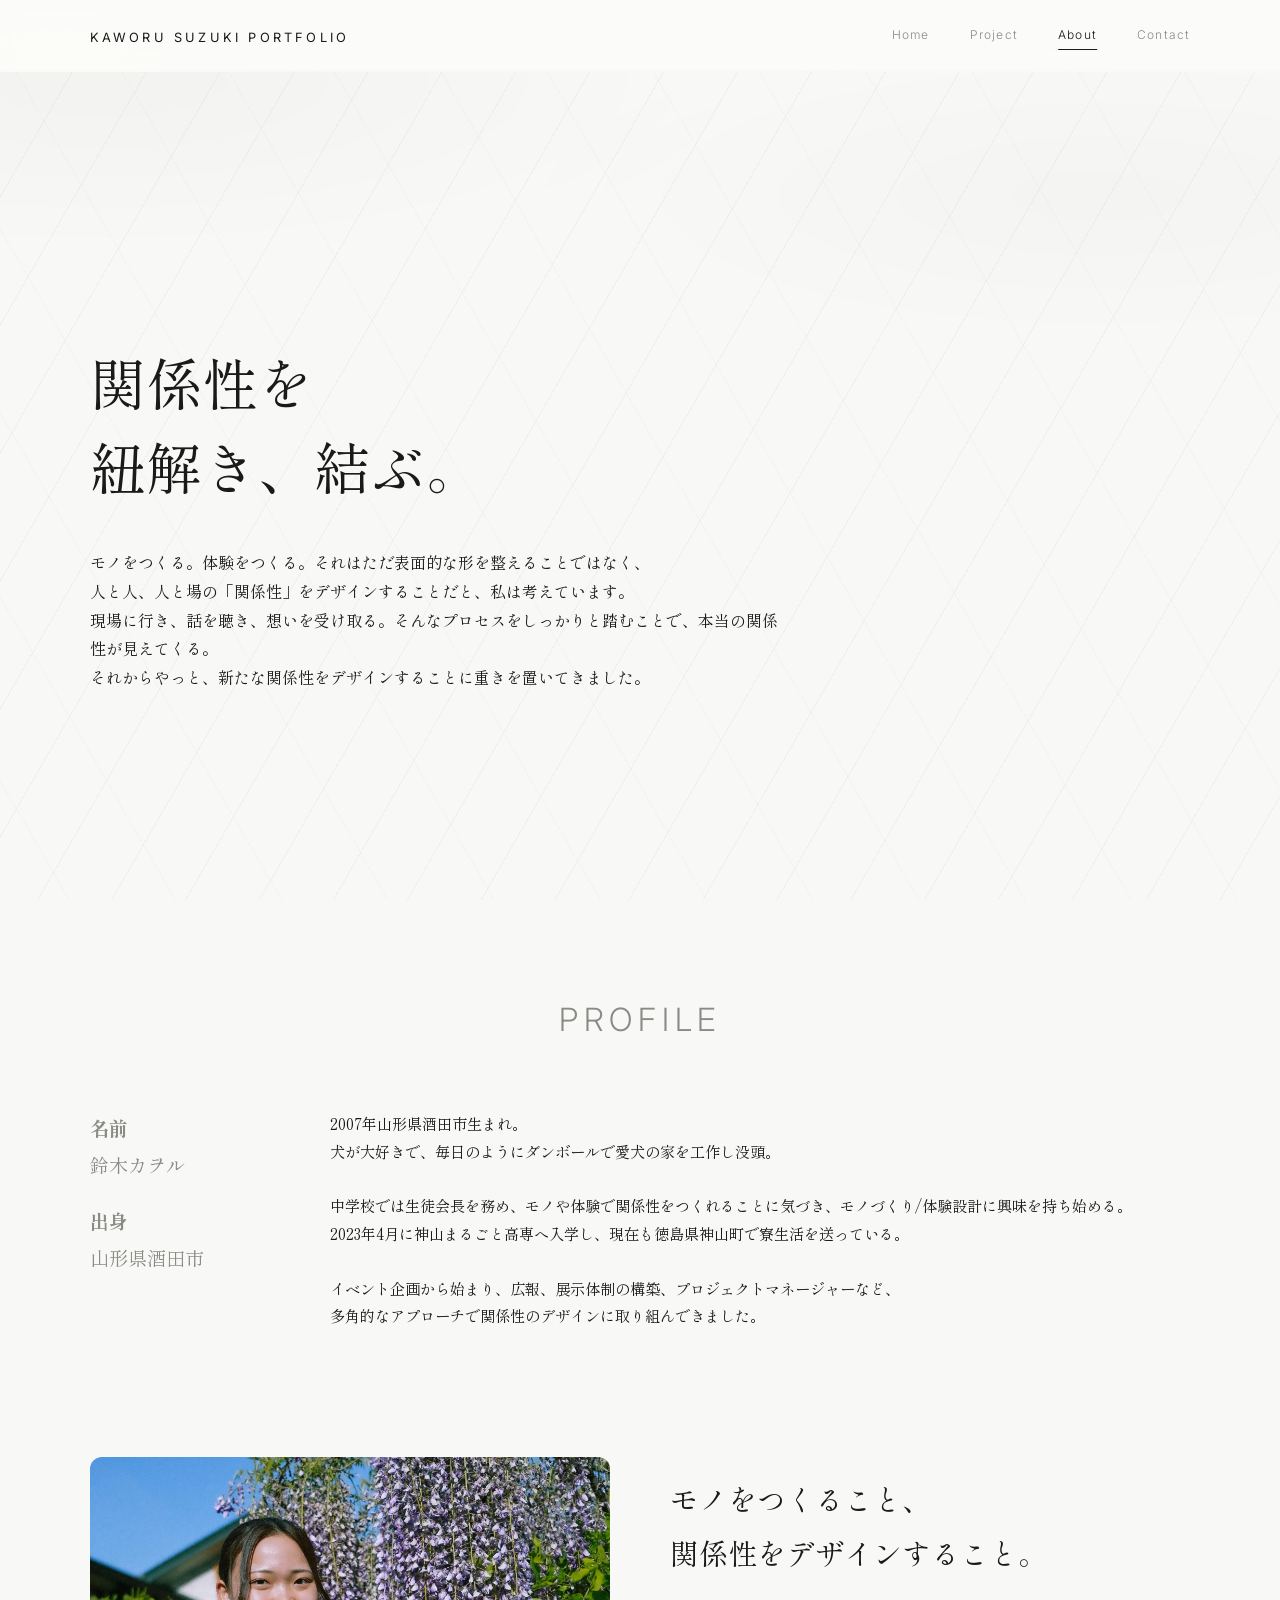
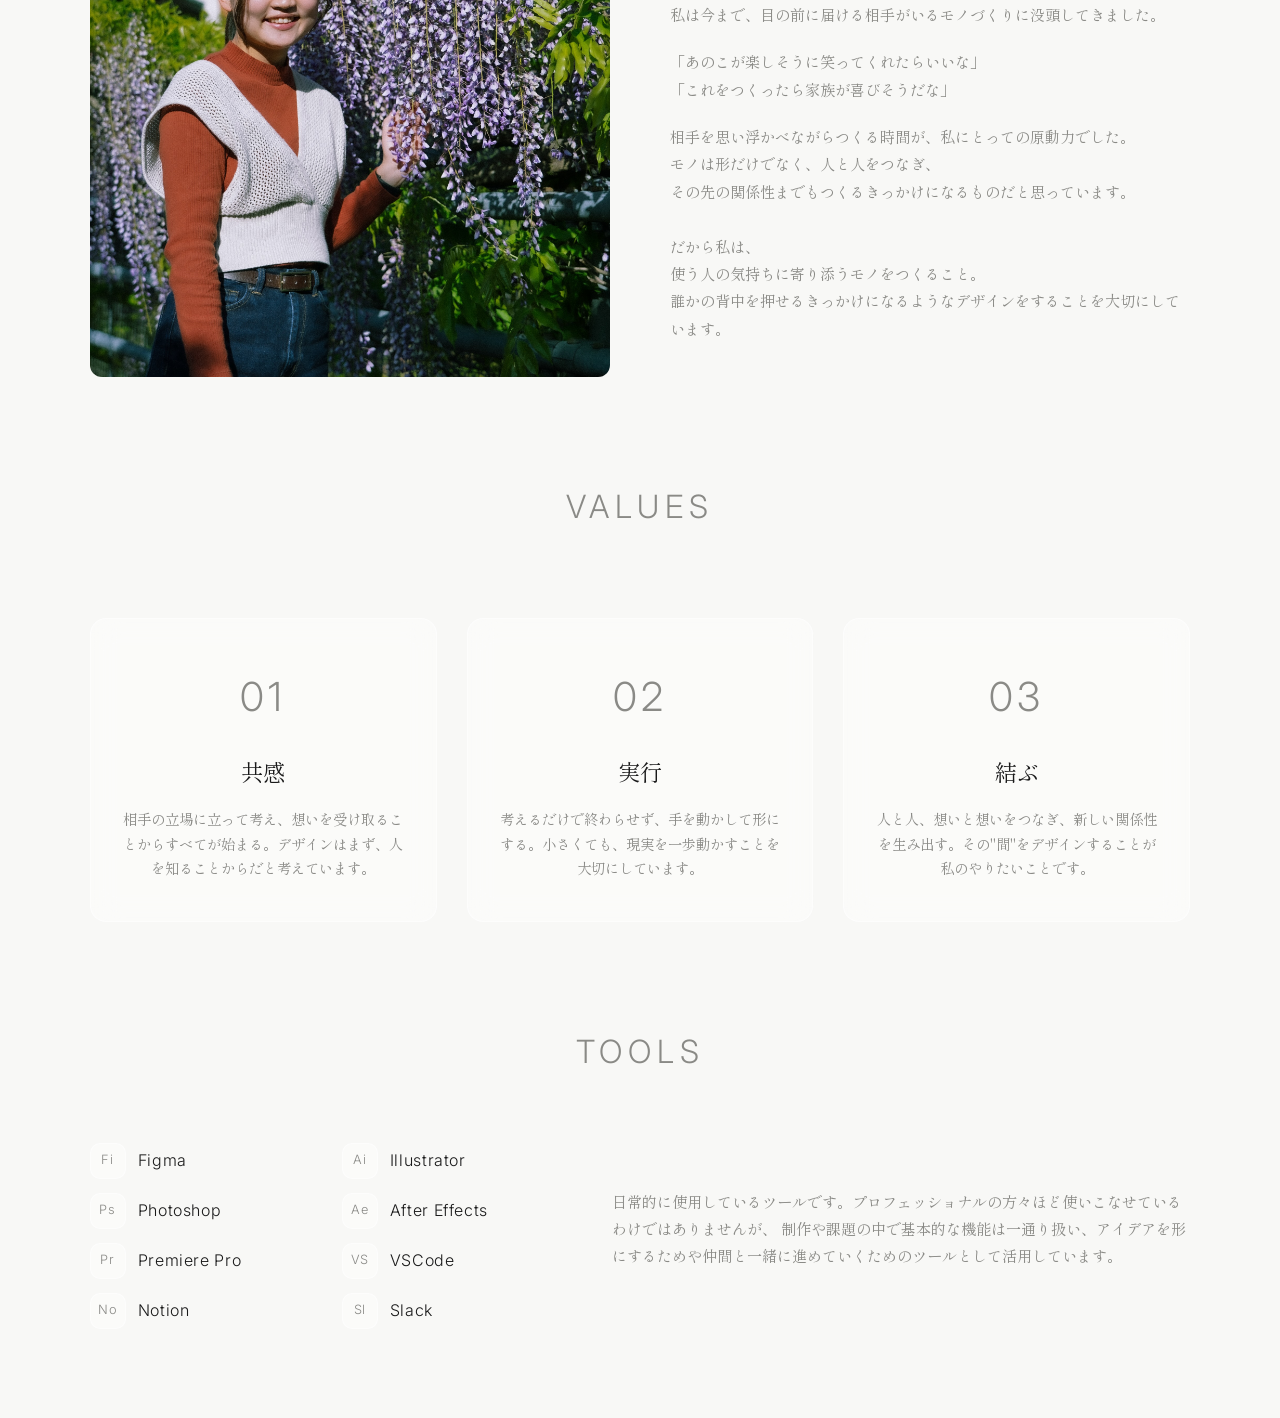
==== about.html @ 7e8b981b "update" ====
<!DOCTYPE html>
<html lang="ja">
<head>
  <meta charset="UTF-8">
  <meta name="viewport" content="width=device-width, initial-scale=1.0">
  <title>About | Kaworu Suzuki Portfolio</title>
  <link rel="stylesheet" href="css/style.css">
  <style>
    :root { --header-h: 72px; }

    .about-page {
      padding-top: var(--header-h);
    }

    .about-hero {
      width: 100vw;
      margin-left: calc(50% - 50vw);
      padding: 140px var(--container-pad) 80px;
      background: var(--bg);
      position: relative;
      overflow: hidden;
      min-height: calc(100vh - var(--header-h));
      display: flex;
      flex-direction: column;
      justify-content: center;
    }

    .about-hero h1 {
      font-family: var(--font-jp);
      font-size: clamp(2rem, 5vw, 3.5rem);
      font-weight: 400;
      margin-bottom: 40px;
      line-height: 1.5;
      text-align: left;
    }

    .about-hero p {
      font-size: 1rem;
      color: var(--text);
      max-width: 700px;
      margin: 0;
      line-height: 1.8;
      text-align: left;
    }

    /* Thread-like background */
    .about-hero::before {
      content: "";
      position: absolute;
      inset: -20% -10%;
      background:
        radial-gradient(1000px 300px at 15% 15%, rgba(0,0,0,0.05), transparent 65%),
        radial-gradient(900px 260px at 80% 25%, rgba(0,0,0,0.04), transparent 65%),
        repeating-linear-gradient(
          120deg,
          rgba(0,0,0,0.08) 0px,
          rgba(0,0,0,0.08) 1px,
          transparent 1px,
          transparent 64px
        ),
        repeating-linear-gradient(
          -120deg,
          rgba(0,0,0,0.045) 0px,
          rgba(0,0,0,0.045) 1px,
          transparent 1px,
          transparent 92px
        );
      opacity: 0.45;
      pointer-events: none;
      animation: threadFlow 18s linear infinite;
    }

    .about-hero > * {
      position: relative;
      z-index: 1;
    }

    @keyframes threadFlow {
      0%   { transform: translate3d(0, 0, 0) rotate(0.3deg); }
      50%  { transform: translate3d(-2.5%, -1.5%, 0) rotate(-0.3deg); }
      100% { transform: translate3d(0, 0, 0) rotate(0.3deg); }
    }

    .about-section {
      padding: var(--container-pad);
      max-width: var(--container-max);
      margin: 0 auto;
    }

    .about-intro {
      font-size: 1rem;
      color: var(--sub);
      margin-bottom: 80px;
      line-height: 1.8;
    }

    .section-label {
      font-family: var(--font-en);
      font-size: 2rem;
      letter-spacing: 0.18em;
      text-transform: uppercase;
      color: var(--sub);
      margin-bottom: 60px;
      text-align: center;
    }

    .about-grid {
      display: grid;
      grid-template-columns: 1fr 1fr;
      gap: 60px;
      margin-bottom: 100px;
      align-items: center;
    }

    .about-grid-img {
      width: 100%;
      aspect-ratio: 1;
      border-radius: 12px;
      overflow: hidden;
      position: relative;
    }

    .about-grid-img img {
      width: 100%;
      height: 100%;
      display: block;
      object-fit: cover;
      position: absolute;
      inset: 0;
      transition: opacity 0.4s ease;
      opacity: 0;
    }

    .about-grid-img img:first-child {
      opacity: 1;
    }

    .about-grid-img:hover img {
      opacity: 0;
    }

    .about-grid-img:hover img:nth-child(2) {
      opacity: 1;
    }

    .about-grid-text h2 {
      font-family: var(--font-jp);
      font-size: 1.8rem;
      font-weight: 400;
      margin-bottom: 20px;
    }

    .about-grid-text p {
      font-size: 0.95rem;
      color: var(--sub);
      line-height: 1.8;
      margin-bottom: 20px;
    }

    .values-list {
      display: grid;
      grid-template-columns: repeat(3, 1fr);
      gap: 30px;
      margin-top: 80px;
    }

    .value-card {
      background: var(--glass-bg);
      backdrop-filter: var(--glass-blur);
      -webkit-backdrop-filter: var(--glass-blur);
      border: 1px solid var(--glass-border);
      border-radius: 16px;
      padding: 40px 30px;
      text-align: center;
      transition: all 0.5s var(--ease);
      cursor: pointer;
      overflow: hidden;
      height: fit-content;
    }

    .value-card:hover {
      border-color: var(--text);
      transform: translateY(-4px);
    }

    .value-card.is-active {
      text-align: left;
      border-color: var(--text);
      background: white;
      cursor: default;
    }

    .value-detail {
      display: none;
      margin-top: 25px;
      padding-top: 25px;
      border-top: 1px solid var(--border);
      animation: fadeIn 0.5s ease forwards;
    }

    .value-card.is-active .value-detail {
      display: block;
    }

    @keyframes fadeIn {
      from { opacity: 0; transform: translateY(10px); }
      to { opacity: 1; transform: translateY(0); }
    }

    .value-number {
      font-family: var(--font-en);
      font-size: 2.5rem;
      font-weight: 300;
      letter-spacing: 0.1em;
      color: var(--sub);
      margin-bottom: 15px;
    }

    .value-card h3 {
      font-family: var(--font-jp);
      font-size: 1.4rem;
      font-weight: 400;
      margin-bottom: 15px;
      color: var(--text);
    }

    .value-card p {
      font-size: 0.9rem;
      color: var(--sub);
      line-height: 1.7;
      cursor: pointer;
    }

    @media (max-width: 968px) {
      .about-grid {
        grid-template-columns: 1fr;
        gap: 40px;
      }

      .values-list {
        grid-template-columns: 1fr;
      }
    }

    .tools-section {
      margin-top: 100px;
      text-align: left;
    }

    .tools-section h3 {
      font-family: var(--font-jp);
      font-size: 1.4rem;
      font-weight: 400;
      margin-bottom: 20px;
    }

    .tools-grid {
      display: grid;
      grid-template-columns: minmax(0, 1fr) minmax(0, 1.2fr);
      gap: 40px;
      align-items: start;
    }

    .tools-list {
      display: grid;
      grid-template-columns: repeat(2, minmax(0, 1fr));
      gap: 14px 22px;
    }

    .tool-item {
      display: flex;
      align-items: center;
      gap: 12px;
      font-family: var(--font-en);
      letter-spacing: 0.04em;
      color: var(--text);
    }

    .tool-icon {
      width: 36px;
      height: 36px;
      border-radius: 10px;
      border: 1px solid var(--glass-border);
      background: var(--glass-bg);
      display: inline-flex;
      align-items: center;
      justify-content: center;
      font-size: 0.8rem;
      color: var(--sub);
      flex: 0 0 36px;
    }

    .tools-lead {
      margin-top: 45px;
      color: var(--sub);
      line-height: 1.8;
      font-size: 0.95rem;
    }

    @media (max-width: 968px) {
      .tools-grid {
        grid-template-columns: 1fr;
        gap: 24px;
      }
    }

    .contact-section {
      margin: 80px 0 120px;
    }

    .contact-title {
      font-family: var(--font-jp);
      font-size: 1.8rem;
      font-weight: 400;
      margin-bottom: 20px;
    }

    .contact-lead {
      color: var(--sub);
      line-height: 1.8;
      font-size: 0.95rem;
      margin-bottom: 30px;
    }

    .contact-email {
      font-family: var(--font-en);
      font-size: 1.1rem;
      border-bottom: 1px solid var(--text);
      display: inline-block;
    }
  </style>
</head>

<body class="about-page">

  <!-- 共通ヘッダー -->
  <header id="main-header" class="header-scrolled">
    <div class="logo">
      <a href="index.html">Kaworu Suzuki Portfolio</a>
    </div>
    <nav id="main-nav">
      <a href="index.html" id="nav-home">Home</a>
      <a href="index.html#projects" id="nav-project">Project</a>
      <a href="index.html#about-values" id="nav-about" class="current">About</a>
      <a href="index.html#contact" id="nav-contact">Contact</a>
      <span class="nav-indicator" aria-hidden="true"></span>
    </nav>
  </header>

  <!-- ブレッドクラムナビゲーション -->
  <div class="page-subnav">
    <span class="breadcrumb">
      <a href="index.html">トップ</a>
      <span class="sep">›</span>
      <span class="current">About</span>
    </span>
  </div>

  <!-- ヒーロー部分 -->
  <section class="about-hero">
    <h1>
      関係性を<br>
      紐解き、結ぶ。
    </h1>
    <p>
      モノをつくる。体験をつくる。それはただ表面的な形を整えることではなく、<br>
      人と人、人と場の「関係性」をデザインすることだと、私は考えています。<br>
      現場に行き、話を聴き、想いを受け取る。そんなプロセスをしっかりと踏むことで、本当の関係性が見えてくる。<br>
      それからやっと、新たな関係性をデザインすることに重きを置いてきました。
    </p>
  </section>

  <!-- コンテンツ -->
  <section class="about-section">

    <!-- プロフィール -->
    <div style="margin-bottom: 100px;">
      <p class="section-label" style="text-align:center;">Profile</p>
      <div style="display: grid; grid-template-columns: 200px 1fr; gap: 40px;">
        <div>
          <p style="color: var(--sub); font-size: 1.2rem; margin-bottom: 20px;">
            <strong>名前</strong><br>
            鈴木カヲル
          </p>
          <p style="color: var(--sub); font-size: 1.2rem; margin-bottom: 20px;">
            <strong>出身</strong><br>
            山形県酒田市
          </p>
        </div>
        <div>
          <p style="color: var(--text); font-size: 0.95rem; line-height: 1.8; text-align: left;">
            2007年山形県酒田市生まれ。<br>
            犬が大好きで、毎日のようにダンボールで愛犬の家を工作し没頭。<br><br>
            中学校では生徒会長を務め、モノや体験で関係性をつくれることに気づき、モノづくり/体験設計に興味を持ち始める。<br>
            2023年4月に神山まるごと高専へ入学し、現在も徳島県神山町で寮生活を送っている。<br><br>
            イベント企画から始まり、広報、展示体制の構築、プロジェクトマネージャーなど、<br>
            多角的なアプローチで関係性のデザインに取り組んできました。<br><br>
          </p>
        </div>
      </div>
    </div>
    
    <!-- 01. 紹介セクション -->
    <div class="about-grid">
      <div class="about-grid-img">
        <img src="assets/images/about-1.jpeg" alt="About Photo 1">
        <img src="assets/images/about2.jpeg" alt="About Photo 2">
        <img src="assets/images/about3.jpeg" alt="About Photo 3">
        <img src="assets/images/about4.jpeg" alt="About Photo 4">
        <img src="assets/images/about5.jpeg" alt="About Photo 5">

      </div>
      <div class="about-grid-text">
        <h2>モノをつくること、<br>関係性をデザインすること。</h2>
        <p>
          私は今まで、目の前に届ける相手がいるモノづくりに没頭してきました。
        </p>
        <p>
          「あのこが楽しそうに笑ってくれたらいいな」<br>
          「これをつくったら家族が喜びそうだな」<br>
        </p>
        <p>
          相手を思い浮かべながらつくる時間が、私にとっての原動力でした。<br>
          モノは形だけでなく、人と人をつなぎ、<br>
          その先の関係性までもつくるきっかけになるものだと思っています。<br><br>
          だから私は、<br>
          使う人の気持ちに寄り添うモノをつくること。<br>
          誰かの背中を押せるきっかけになるようなデザインをすることを大切にしています。
        </p>
      </div>
    </div>

    <!-- 02. 大切にしていることセクション -->
    <p class="section-label">Values</p>

    <div class="values-list">
      <div class="value-card" data-value="empathy">
        <div class="value-number">01</div>
        <h3>共感</h3>
        <p>相手の立場に立って考え、想いを受け取ることからすべてが始まる。デザインはまず、人を知ることからだと考えています。</p>
      </div>
      <div class="value-card" data-value="action">
        <div class="value-number">02</div>
        <h3>実行</h3>
        <p>考えるだけで終わらせず、手を動かして形にする。小さくても、現実を一歩動かすことを大切にしています。</p>
      </div>
      <div class="value-card" data-value="connect">
        <div class="value-number">03</div>
        <h3>結ぶ</h3>
        <p>人と人、想いと想いをつなぎ、新しい関係性を生み出す。その"間"をデザインすることが私のやりたいことです。</p>
      </div>
    </div>

    <div class="tools-section">
      <p class="section-label">Tools</p>
      <div class="tools-grid">
        <div class="tools-list">
          <div class="tool-item"><span class="tool-icon">Fi</span>Figma</div>
          <div class="tool-item"><span class="tool-icon">Ai</span>Illustrator</div>
          <div class="tool-item"><span class="tool-icon">Ps</span>Photoshop</div>
          <div class="tool-item"><span class="tool-icon">Ae</span>After Effects</div>
          <div class="tool-item"><span class="tool-icon">Pr</span>Premiere Pro</div>
          <div class="tool-item"><span class="tool-icon">VS</span>VSCode</div>
          <div class="tool-item"><span class="tool-icon">No</span>Notion</div>
          <div class="tool-item"><span class="tool-icon">Sl</span>Slack</div>
        </div>
        <p class="tools-lead">
          日常的に使用しているツールです。プロフェッショナルの方々ほど使いこなせているわけではありませんが、
          制作や課題の中で基本的な機能は一通り扱い、アイデアを形にするためや仲間と一緒に進めていくためのツールとして活用しています。
        </p>
      </div>
    </div>

  </section>

  <script src="js/data.js"></script>
  <script src="js/main.js"></script>

  <script>
    // 画像スライドショー
    document.addEventListener('DOMContentLoaded', () => {
      const imageContainer = document.querySelector('.about-grid-img');
      if (imageContainer) {
        const images = imageContainer.querySelectorAll('img');
        let currentIndex = 0;

        imageContainer.addEventListener('mouseenter', () => {
          images[currentIndex].style.opacity = '0';
          currentIndex = (currentIndex + 1) % images.length;
          images[currentIndex].style.opacity = '1';
        });
      }

      // VALUES: クリックで開閉
      const valueCards = document.querySelectorAll('.value-card');

      const valueData = {
        empathy: `
          <div class="value-detail">
            <p>これまで私は、マネジメントやディレクション、連携の役割を担うことがほとんどでした。異なる立場とバックグラウンドを持つ者同士で100%理解し合うことは難しいですが、想像力を持ち、偏見を持たずに話をよく聴く。そして相手の気持ちや感情に共感すること。それが、私にできることだと考えています。</p>
            <p style="margin-top: 20px;">
          </div>`,
        action: `
          <div class="value-detail">
            <p>考えることは誰でもできるけれど、形にすることはそれより難しい。これまで企画から展示制作までも携わらせてもらってきましたが、自分の考えやつくりたいモノがあるときにまずはつくってみること、やってみることの重要性を学びました。それからは、必要な準備はした上で、試してみることを大切にしています。</p>
          </div>`,
        connect: `
          <div class="value-detail">
            <p>町内で「伝える」ための仕事をする中で、同じ内容でも、伝え方ひとつで相手の受け取り方や行動が変わり、人と人との関係性まで左右することに気づきました。人と人のあいだにある距離や不安をやわらかくほどき、新しい関係性を結んでいくこともできる。また、何かをつなげるだけでなく、自分自身のチャンスや機会も自己の成長に結びつけていくことを大切にしています。</p>
          </div>`
      };

      valueCards.forEach(card => {
        card.addEventListener('click', () => {
          const isAlreadyActive = card.classList.contains('is-active');

          if (!isAlreadyActive) {
            card.classList.add('is-active');
            const key = card.dataset.value;
            card.insertAdjacentHTML('beforeend', valueData[key]);
          } else {
            card.classList.remove('is-active');
            const detail = card.querySelector('.value-detail');
            if (detail) detail.remove();
          }
        });
      });
    });
  </script>

</body>
</html>
---- css/style.css ----
@import url('https://fonts.googleapis.com/css2?family=Inter:wght@300;400;500&family=Shippori+Mincho:wght@400;500&display=swap');

/* ------------------------------------------------------------
   Base
------------------------------------------------------------ */

:root {
  --bg: #f8f8f6;
  --text: #1a1a1a;
  --sub: #8a8a86;
  --border: rgba(0,0,0,0.08);

  --font-en: 'Inter', sans-serif;
  --font-jp: 'Shippori Mincho', serif;

  --ease: cubic-bezier(0.16, 1, 0.3, 1);

  --container-pad: 7vw;
  --container-max: 1300px;

  --header-h: 80px;
  --header-h-scrolled: 70px;

  --glass-bg: rgba(255, 255, 255, 0.4);    /* 白背景を40%透かす */
  --glass-border: rgba(255, 255, 255, 0.5); /* 境界線をうっすら白く */
  --glass-blur: blur(15px);                /* 背後をぼかす強さ */
  --glass-shadow: 0 8px 32px rgba(0, 0, 0, 0.05); /* 軽い影 */

  /* CTA tone */
  --cta-line: rgba(0,0,0,0.22);
  --cta-line-hover: rgba(0,0,0,0.38);
  --cta-stroke: rgba(0,0,0,0.48);
  --cta-stroke-hover: rgba(0,0,0,0.68);

  /* CTA layout tweak */
  --cta-text-shift-x: -24px; /* 文字を左に寄せたい量（左へマイナス） */
  --cta-arrow-w: 30px;       /* 矢印の横幅（MORE画像っぽく） */
  --cta-arrow-h: 18px;       /* 矢印の縦幅 */
  --cta-arrow-bottom: -5px; /* 矢印を文字の右下に落とす量 */
  --cta-arrow-gap: 14px;     /* 文字と矢印の“見えない距離” */
}

/* ガラス質感の基本クラス */
.glass-card {
  background: var(--glass-bg);
  backdrop-filter: var(--glass-blur); /* これがガラスの肝です */
  -webkit-backdrop-filter: var(--glass-blur); /* Safari用 */
  border: 1px solid var(--glass-border);
  box-shadow: var(--glass-shadow);
  border-radius: 20px; /* 角を少し丸めるとオシャレです */
}

/* プロジェクト一覧のカードに適用 */
.project-card {
  display: block;
  text-decoration: none;
  color: inherit;
  overflow: hidden;
  background: var(--glass-bg);
  backdrop-filter: var(--glass-blur);
  -webkit-backdrop-filter: var(--glass-blur);
  border: 1px solid var(--glass-border);
  border-radius: 16px;
  transition: transform 0.4s var(--ease), box-shadow 0.4s var(--ease);
}

.project-card:hover {
  transform: translateY(-8px);
  background: rgba(255, 255, 255, 0.6); /* ホバーで少し白くする */
  box-shadow: 0 20px 40px rgba(0, 0, 0, 0.08);
}

* { box-sizing: border-box; margin: 0; padding: 0; }
html, body { height: 100%; }

/* ✅ 右の謎余白 / 横スクロールの原因を潰す */
body {
  background: var(--bg);
  color: var(--text);
  font-family: var(--font-jp);
  font-weight: 300;
  line-height: 1.9;
  -webkit-font-smoothing: antialiased;
  overflow-x: hidden;
  position: relative;
  isolation: isolate;
}

/* soft glassy background */
body::before,
body::after {
  content: "";
  position: fixed;
  inset: -10%;
  pointer-events: none;
  z-index: 0;
}

body::before {
  background:
    radial-gradient(420px 260px at 12% 18%, rgba(255,255,255,0.75), transparent 65%),
    radial-gradient(520px 320px at 78% 22%, rgba(255,255,255,0.65), transparent 70%),
    radial-gradient(520px 320px at 22% 78%, rgba(255,255,255,0.6), transparent 70%);
  filter: blur(6px);
  opacity: 0.6;
  animation: floatGlass 18s ease-in-out infinite;
}

body::after {
  background:
    radial-gradient(380px 240px at 35% 35%, rgba(255,255,255,0.35), transparent 70%),
    radial-gradient(420px 260px at 85% 70%, rgba(255,255,255,0.35), transparent 70%);
  filter: blur(12px);
  opacity: 0.5;
  animation: floatGlass 24s ease-in-out infinite reverse;
}

body > * {
  position: relative;
  z-index: 1;
}

@keyframes floatGlass {
  0%   { transform: translate3d(0, 0, 0); }
  50%  { transform: translate3d(-2%, 1.5%, 0); }
  100% { transform: translate3d(0, 0, 0); }
}

img { max-width: 100%; height: auto; display: block; }

/* Links */
a { color: inherit; text-decoration: none; }
a:visited { color: inherit; }
a:hover { opacity: 0.7; }
a:active { color: inherit; }

/* Layout container（Heroは全幅なので、Hero以外で効く） */
.container {
  padding: 0 var(--container-pad);
  max-width: var(--container-max);
  margin: 0 auto;
}

main { display: block; }

html.intro-lock,
body.intro-lock{
  overflow: hidden;
}

/* ------------------------------------------------------------
   Header
------------------------------------------------------------ */

header {
  position: fixed;
  top: 0; left: 0;
  width: 100vw;
  height: var(--header-h);

  display: flex;
  justify-content: space-between;
  align-items: center;

  padding: 0 var(--container-pad);
  z-index: 1000;

  transition: background-color 0.5s var(--ease), opacity 0.5s var(--ease),
              height 0.5s var(--ease), border-color 0.5s var(--ease);

  -webkit-backdrop-filter: blur(0px);
  backdrop-filter: blur(0px);
}

/* Homeのトップ位置での状態 */
.header-top {
  background-color: transparent;
  opacity: 0.85;
}

/* スクロール後、またはHome以外のページ */
.header-scrolled,
body:not(.home-page) header {
  background-color: rgba(252, 252, 250, 0.85);
  opacity: 1;

  -webkit-backdrop-filter: blur(10px);
  backdrop-filter: blur(10px);

  height: var(--header-h-scrolled);
  /* border-bottom: 1px solid var(--border); */
}

.page-subnav{
  position: fixed;
  top: var(--header-h);
  left: 0;
  width: 100%;
  height: 48px;

  display: flex;
  align-items: center;
  gap: 24px;               /* 戻る＋パンくずの距離 */

  padding: 0 var(--container-pad);

  font-family: var(--font-en);
  font-size: 0.75rem;
  letter-spacing: .08em;
}

.back-link{
  color: #1f4fff;
  text-decoration: none;
  opacity: .9;
  transition: opacity .25s;
}
.back-link:hover{ opacity: .5; }

.breadcrumb{
  color: var(--sub);
}
.breadcrumb a{
  color: var(--sub);
}
.breadcrumb .current{
  color: var(--text);
}
.breadcrumb .sep{
  margin: 0 6px;
}


.logo a {
  font-family: var(--font-en);
  font-weight: 400;
  font-size: 0.8rem;
  letter-spacing: 0.25em;
  text-transform: uppercase;
  color: var(--text);
  white-space: nowrap;
}

nav { display: flex; gap: 40px; }

nav a {
  font-family: var(--font-en);
  color: var(--sub);
  font-size: 0.75rem;
  letter-spacing: 0.1em;
  transition: color 0.3s var(--ease), opacity 0.3s var(--ease);
  position: relative;
  white-space: nowrap;
}

nav a:hover { color: var(--text); opacity: 1; }

/* nav を下線の基準にする */
nav{
  position: relative;
  display: flex;
  gap: 40px;
  align-items: center;
}

/* 既存：リンク */
nav a{
  position: relative;
  padding: 10px 0;              /* 下線のための余白 */
  font-family: var(--font-en);
  color: var(--sub);
  font-size: 0.75rem;
  letter-spacing: 0.1em;
  transition: color 0.3s var(--ease), opacity 0.3s var(--ease);
  white-space: nowrap;
}

/* current/hover の色は今まで通り */
nav a:hover{ color: var(--text); opacity: 1; }
nav a.current{ color: var(--text); }

/* ★動く下線本体 */
.nav-indicator{
  position: absolute;
  left: 0;
  bottom: 6px;                  /* 文字の下の位置（調整OK） */
  height: 1px;
  width: 0;
  background: var(--text);
  opacity: 1;
  transform: translateX(0);
  transition:
    transform 0.45s var(--ease),
    width 0.45s var(--ease);
  pointer-events: none;
}


/* ------------------------------------------------------------
   Hero (写真一面 + 文字)
------------------------------------------------------------ */

.hero {
  /* ✅ 全幅化（container内にあっても全幅） */
  width: 100vw;
  margin-left: calc(50% - 50vw);

  min-height: 100vh;
  position: relative;
  overflow: hidden;

  display: flex;
  align-items: flex-end;

  background-size: cover;
  background-position: center;
  background-repeat: no-repeat;
}

.hero::before{
  content:"";
  position:absolute;
  inset:0;
  background: linear-gradient(
    90deg,
    rgba(0,0,0,0.55) 0%,
    rgba(0,0,0,0.25) 45%,
    rgba(0,0,0,0.05) 70%,
    rgba(0,0,0,0.00) 100%
  );
  pointer-events:none;
}

.hero-copy {
  position: relative;
  z-index: 1;

  width: 100%;
  max-width: var(--container-max);
  margin: 0 auto;

  padding: calc(var(--header-h) + 60px) var(--container-pad) 120px;
  color: rgba(255,255,255,0.95);
  text-shadow: 0 10px 30px rgba(0,0,0,0.25);

  transform: translateX(0);
  box-sizing: border-box;
}

.hero-copy h1 {
  font-weight: 400;
  letter-spacing: 0.04em;
  line-height: 1.5;
  font-size: clamp(1.5rem, 3vw, 3.5rem);
}

.hero-footer{
  position: absolute;
  left: 0;
  right: 0;
  bottom: 24px;
  z-index: 2;

  display: flex;
  justify-content: space-between;
  align-items: center;

  padding: 0 var(--container-pad);
  max-width: var(--container-max);
  margin: 0 auto;

  color: rgba(255,255,255,0.75);
  font-family: var(--font-en);
  font-size: 0.8rem;
  letter-spacing: 0.14em;
  text-transform: uppercase;
}

.scroll-hint{
  position: absolute;
  left: 50%;
  bottom: 6vh;
  transform: translateX(-50%);
  z-index: 3;

  background: rgba(255,255,255,0.55);
  border: 1px solid rgba(255,255,255,0.6);
  -webkit-backdrop-filter: blur(12px);
  backdrop-filter: blur(12px);

  color: rgba(0,0,0,0.78);
  border-radius: 999px;
  padding: 14px 18px;

  box-shadow: 0 12px 28px rgba(0,0,0,0.12);

  opacity: 1;
  transition: opacity .45s var(--ease), transform .45s var(--ease);
}

.scroll-hint__inner{
  display: flex;
  flex-direction: column;  /* ← 縦並びにする */
  align-items: center;
  gap: 10px;

  font-family: var(--font-en);
  letter-spacing: .18em;
  font-size: .8rem;
  text-transform: uppercase;
}

.scroll-hint__line{
  width: 1px;
  height: 40px;
  background: rgba(0,0,0,0.45);
  position: relative;
  overflow: hidden;
}


.scroll-hint__line::after{
  content:"";
  position: absolute;
  top: -40%;
  left: 0;
  width: 100%;
  height: 40%;
  background: rgba(0,0,0,0.65);
  animation: hint-line 1.2s ease-in-out infinite;
}

@keyframes hint-line{
  0%   { transform: translateY(0); }
  100% { transform: translateY(220%); }
}


/* 消える状態 */
.scroll-hint.is-hide{
  opacity: 0;
  transform: translateX(-50%) translateY(10px);
  pointer-events: none;
}


/* ------------------------------------------------------------
   Sections
------------------------------------------------------------ */

.section-label{
  font-family: var(--font-en);
  font-size: 2rem;
  letter-spacing: 0.18em;
  text-transform: uppercase;
  color: var(--sub);
  margin-bottom: 60px;

  text-align: center;   /* ← これで中央寄せ */
}

/* ===== Intro Overlay (glass over hero image) ===== */
.intro{
  position: fixed;
  inset: 0;
  z-index: 2000; /* headerより上 */
  display: grid;
  place-items: center;

  /* 背景はHTMLの style="--intro-bg: url(...)" で渡す */
  background-image: var(--intro-bg);
  background-size: cover;
  background-position: center;
  background-repeat: no-repeat;

  /* 初期は表示（JSで消す） */
  opacity: 0;
  transform: translateY(18px);
  pointer-events: none;
  transition: opacity 900ms var(--ease), transform 900ms var(--ease);
}

/* ガラスの白い膜（画面全体） */
.intro::before{
  content:"";
  position:absolute;
  inset:0;
  background: rgba(255,255,255,0.68);
  -webkit-backdrop-filter: blur(14px);
  backdrop-filter: blur(14px);
  pointer-events:none;
}

.intro{
  place-items: start;          /* 中央→上寄り基準に */
}

/* 文字ブロック */
.intro__inner{
  position: relative;
  max-width: 900px;
  width: 100%;

  /* いい感じに中央寄せ＆上下余白 */
  padding: 23vh 12vw;
}

/* 黒文字にする */
.intro__text{
  color: rgba(0,0,0,0.82);
  font-family: var(--font-jp);
  font-size: clamp(1.1rem, 1.6vw, 1.5rem);
  line-height: 2.25;
  letter-spacing: 0.02em;
}

/* 表示状態 */
.intro.is-show{
  opacity: 1;
  transform: translateY(0);
  pointer-events: auto;
}

/* 消える状態 */
.intro.is-hide{
  opacity: 0;
  transform: translateY(-10px);
  pointer-events: none;
}

/* ===== Intro hint (Scroll vertical) ===== */
.intro-hint{
  position: absolute;
  left: 50%;
  bottom: 6vh;                 /* ← 縦位置はそのまま（好きに調整OK） */
  transform: translateX(-50%); /* ← 横だけ完全センター */
  z-index: 3;

  background: transparent;
  border: none;
  box-shadow: none;
  color: rgba(0,0,0,0.78);
}
.intro-hint__inner{
  display: flex;
  flex-direction: column;
  align-items: center;
  gap: 14px;
  font-family: var(--font-en);
  letter-spacing: .22em;
  font-size: .9rem;
}

.intro-hint__line{
  width: 1px;
  height: 52px;
  background: rgba(0,0,0,0.35);
  position: relative;
  overflow: hidden;
}

.intro-hint__line::after{
  content:"";
  position:absolute;
  left:0;
  top:-40%;
  width:100%;
  height:40%;
  background: rgba(0,0,0,0.60);
  animation: hint-line-v 1.25s ease-in-out infinite;
}

@keyframes hint-line-v{
  0%{ transform: translateY(0); }
  100%{ transform: translateY(220%); }
}


.intro-hint.is-hide{
  opacity: 0;
  transform: translateX(-50%) translateY(10px);
  pointer-events: none;
}


/* 文字が出る */
@keyframes intro-in{
  to{
    opacity: 1;
    transform: translateY(0);
    filter: blur(0);
  }
}

/* 好みで：文字を少し締めたい場合 */
.intro__text br + br{
  line-height: 1.2;
}

/* アニメ苦手な人向け */
@media (prefers-reduced-motion: reduce){
  .intro__text{
    animation: none;
    opacity: 1;
    transform: none;
    filter: none;
  }
  .intro{
    transition: none;
  }
}



/* ------------------------------------------------------------
   Projects（Rowカード：左画像＋右テキスト）
------------------------------------------------------------ */

.projects{
  padding: 140px 0 120px;
}

/* 1件ぶん */
.project-row{
  position: relative;
  display: grid;
  grid-template-columns: minmax(140px, 360px) 1fr;
  gap: clamp(18px, 3vw, 56px);

  align-items: center;

  padding: clamp(18px, 2.6vw, 34px);
  border: 1px solid var(--border);
  border-radius: 22px;
  background: rgba(255,255,255,0.45);

  box-shadow: 0 18px 40px rgba(0,0,0,0.06);
  transition: transform 0.55s var(--ease),
              box-shadow 0.55s var(--ease),
              border-color 0.55s var(--ease),
              background-color 0.55s var(--ease);
  margin-bottom: 20px;
}

.project-row:hover{
  transform: translateY(-6px);
  border-color: rgba(0,0,0,0.14);
  background: rgba(255,255,255,0.6);
  box-shadow: 0 26px 70px rgba(0,0,0,0.10);
}

/* カード全体クリック */
.project-link{
  position: absolute;
  inset: 0;
  z-index: 1;
}

/* 画像 */
.project-row__media{
  border-radius: 18px;
  overflow: hidden;
  aspect-ratio: 16 / 11;
  background: rgba(0,0,0,0.05);
  position: relative;
  z-index: 2;
}

.project-row__media img{
  width: 100%;
  height: 100%;
  object-fit: cover;
  transform: scale(1.02);
  transition: transform 0.9s var(--ease), filter 0.9s var(--ease);
  filter: saturate(0.98) contrast(1.02);
}

.project-row:hover .project-row__media img{
  transform: scale(1.08);
}

/* 右側テキスト */
.project-row__content{
  position: relative;
  z-index: 2;
  padding-top: 40px;   /* ← 全体を下に下げる量 */
}

.project-row__tag{
  font-family: var(--font-en);
  color: var(--sub);
  font-size: 0.65rem;
  letter-spacing: 0.12em;
  text-transform: uppercase;
  margin-bottom: 12px;
}

.project-row__title{
  font-weight: 400;
  line-height: 1.2;
  font-size: clamp(1.2rem, 1.8vw, 1.8rem);
  margin-bottom: 16px;
}

.project-row__desc{
  color: rgba(0,0,0,0.62);
  font-size: 0.85rem;
  max-width: 70ch;
  margin-bottom: 14px;
}

.project-row__meta{
  color: var(--sub);
  font-family: var(--font-en);
  font-size: 0.7rem;
  letter-spacing: 0.02em;
}

/* ------------------------------------------------------------
   CTA：文字の右隣に矢印（MOREみたいに）
   HTML前提：
   <a class="project-row__ctaLine">
     <span class="cta-text">詳細・プロセスを見る</span>
     <span class="cta-arrow" aria-hidden="true"></span>
   </a>
------------------------------------------------------------ */

.project-row__ctaWrap{
  margin-top: 10px;
  display: flex;
  justify-content: flex-end;
}

/* ★ここがポイント：inline-flex で “隣に並べる” */
.project-row__ctaLine{
  display: inline-flex;
  align-items: center;
  gap: var(--cta-arrow-gap);

  font-family: var(--font-en); /* ← ここを JP じゃなく EN に */
  font-size: 0.9rem;
  letter-spacing: 0.18em;
  text-transform: uppercase;

  color: rgba(0,0,0,0.75);
  opacity: 1;
  transform: translateX(var(--cta-text-shift-x));
  will-change: transform;
}


/* ✅ 長い線は出さない */
.project-row__ctaLine::after{ content: none !important; }

.project-row__ctaLine .cta-text{
  display: inline-block;
}

/* ★矢印：文字の“右隣”に置く（absolute禁止） */
.project-row__ctaLine .cta-arrow{
  position: relative;
  display: inline-block;

  width: var(--cta-arrow-w);
  height: var(--cta-arrow-h);

  opacity: 0.62;
  pointer-events: none;

  /* 右下っぽくしたいなら少し下げる */
  transform: translateY(calc(var(--cta-arrow-bottom) * -1));
  /* ↑ var(--cta-arrow-bottom) が -10px なら translateY(10px) になる */
  transition: opacity .35s var(--ease), transform .55s var(--ease);
}

/* 水平線 */
.project-row__ctaLine .cta-arrow::before{
  content:"";
  position:absolute;
  left: 0;
  top: 50%;
  width: 100%;
  height: 1px;
  background: var(--cta-stroke);
  transform: translateY(-50%);
  transition: background .35s var(--ease);
}

/* 斜線 */
.project-row__ctaLine .cta-arrow::after{
  content:"";
  position:absolute;
  right: 0;
  top: 50%;
  width: 18px;
  height: 1px;
  background: var(--cta-stroke);
  transform-origin: right center;
  transform: translateY(-50%) rotate(35deg);
  transition: background .35s var(--ease);
}

/* くにょん：カード hover / CTA hover どっちでも発火 */
.project-row:hover .project-row__ctaLine,
.project-row__ctaLine:hover{
  animation: cta-wiggle 520ms var(--ease) both;
}

.project-row:hover .project-row__ctaLine .cta-arrow,
.project-row__ctaLine:hover .cta-arrow{
  opacity: 0.82;
  animation: arrow-wiggle 520ms var(--ease) both;
}

.project-row:hover .project-row__ctaLine .cta-arrow::before,
.project-row:hover .project-row__ctaLine .cta-arrow::after,
.project-row__ctaLine:hover .cta-arrow::before,
.project-row__ctaLine:hover .cta-arrow::after{
  background: var(--cta-stroke-hover);
}

@keyframes cta-wiggle{
  0%   { transform: translateX(var(--cta-text-shift-x)); }
  40%  { transform: translateX(calc(var(--cta-text-shift-x) + 10px)); }
  70%  { transform: translateX(calc(var(--cta-text-shift-x) + 6px)); }
  100% { transform: translateX(calc(var(--cta-text-shift-x) + 8px)); }
}

@keyframes arrow-wiggle{
  0%   { transform: translateY(calc(var(--cta-arrow-bottom) * -1)) translate3d(0,0,0) rotate(0deg); }
  45%  { transform: translateY(calc(var(--cta-arrow-bottom) * -1)) translate3d(10px, 2px, 0) rotate(-2deg); }
  75%  { transform: translateY(calc(var(--cta-arrow-bottom) * -1)) translate3d(6px, 1px, 0) rotate(1deg); }
  100% { transform: translateY(calc(var(--cta-arrow-bottom) * -1)) translate3d(8px, 2px, 0) rotate(0deg); }
}

/* モバイル：右寄せやめる（見やすさ優先） */
@media (max-width: 980px){
  .project-row__ctaWrap{ justify-content: flex-start; }
  :root{
    --cta-text-shift-x: 0px;
    --cta-arrow-w: 56px;
    --cta-arrow-bottom: -10px;
  }
}

/* ------------------------------------------------------------
   Projects（Gridカード版：将来用）
------------------------------------------------------------ */

.project-grid {
  display: grid;
  grid-template-columns: repeat(2, minmax(0, 1fr));
  gap: 36px;
}

.project-card {
  border: 1px solid var(--border);
  border-radius: 18px;
  overflow: hidden;
  background: rgba(255,255,255,0.35);
  transition: transform 0.55s var(--ease), box-shadow 0.55s var(--ease), border-color 0.55s var(--ease);
  position: relative;
}

.project-card:hover {
  transform: translateY(-6px);
  border-color: rgba(0,0,0,0.14);
  box-shadow: 0 24px 60px rgba(0,0,0,0.10);
}

.project-thumb {
  aspect-ratio: 16 / 10;
  background: rgba(0,0,0,0.04);
  position: relative;
  overflow: hidden;
}

.project-thumb img {
  width: 100%;
  height: 100%;
  object-fit: cover;
  transform: scale(1.02);
  transition: transform 0.9s var(--ease), filter 0.9s var(--ease);
  filter: saturate(0.98) contrast(1.02);
}

.project-card:hover .project-thumb img {
  transform: scale(1.08);
}

.project-badges {
  position: absolute;
  left: 16px;
  bottom: 16px;
  display: flex;
  gap: 10px;
  flex-wrap: wrap;
}

.badge {
  font-family: var(--font-en);
  font-size: 0.72rem;
  letter-spacing: 0.08em;
  text-transform: uppercase;
  padding: 8px 10px;
  border-radius: 999px;
  background: rgba(252,252,250,0.82);
  border: 1px solid rgba(0,0,0,0.10);
  -webkit-backdrop-filter: blur(10px);
  backdrop-filter: blur(10px);
  color: rgba(0,0,0,0.72);
}

.project-body { padding: 22px 22px 20px; }

.project-title {
  font-weight: 400;
  letter-spacing: 0.01em;
  line-height: 1.25;
  font-size: 1.45rem;
  margin-bottom: 10px;
}

.project-desc {
  color: rgba(0,0,0,0.62);
  font-size: 0.98rem;
  max-width: 60ch;
}

.project-meta {
  margin-top: 14px;
  display: flex;
  gap: 10px;
  flex-wrap: wrap;
  color: var(--sub);
  font-family: var(--font-en);
  font-size: 0.86rem;
  letter-spacing: 0.02em;
}

.project-meta span::after {
  content: " /";
  opacity: 0.45;
  margin-left: 6px;
}
.project-meta span:last-child::after { content: ""; margin: 0; }

.project-cta {
  margin-top: 18px;
  display: inline-flex;
  align-items: center;
  gap: 10px;
  font-family: var(--font-en);
  font-size: 0.9rem;
  letter-spacing: 0.08em;
  text-transform: uppercase;
  color: rgba(0,0,0,0.72);
}
.project-cta::after {
  content: "→";
  transition: transform 0.4s var(--ease);
  opacity: 0.75;
}
.project-card:hover .project-cta::after { transform: translateX(4px); }

.project-card a.stretch { position: absolute; inset: 0; z-index: 1; }
.project-body, .project-thumb, .project-badges { position: relative; z-index: 2; }

/* ヘッダーを常に表示＆同じ見た目に固定 */
#main-header{
  background-color: rgba(252, 252, 250, 0.85) !important;
  opacity: 1 !important;
  -webkit-backdrop-filter: blur(10px) !important;
  backdrop-filter: blur(10px) !important;
  height: var(--header-h-scrolled) !important;
  width: 100vw !important;
  left: 0 !important;
  margin-left: 0 !important;
  transform: none !important;
}

/* header-top の透明化を無効化 */
#main-header.header-top{
  background-color: rgba(252, 252, 250, 0.85) !important;
  opacity: 1 !important;
}


/* ------------------------------------------------------------
   Responsive
------------------------------------------------------------ */

@media (max-width: 980px) {
  :root { --container-pad: 6vw; }
  nav { gap: 24px; }

  .hero-copy{
    padding: calc(var(--header-h) + 70px) var(--container-pad) 70px;
  }

  .project-row{
    grid-template-columns: 1fr;
    gap: 14px;
    width: 100%;
    margin-left: auto;
    margin-right: auto;
  }

  .project-row__ctaWrap{
    justify-content: flex-end;
  }

  .project-row__content{
    padding-top: 8px;
  }

  /* Home: About block layout */
  .about-values-top__inner{
    grid-template-columns: 1fr !important;
    gap: 40px;
  }

  .about-values-top__photo{
    width: 100%;
    max-width: 100%;
  }

  .about-values-top__content{
    margin-top: 24px;
    margin-left: 0;
  }

  .about-values-list{
    flex-wrap: wrap;
    row-gap: 12px;
    column-gap: 24px;
    font-size: 2rem;
  }
}

@media (max-width: 768px) {
  :root{
    --header-h: 56px;
    --header-h-scrolled: 56px;
  }

  header { height: 60px; padding: 0 5vw; }
  nav { gap: 18px; }
  nav a { font-size: 0.7rem; }

  .project-grid { grid-template-columns: 1fr; }

  .hero-copy h1{
    font-size: clamp(1.4rem, 6vw, 2.2rem);
    line-height: 1.5;
  }

  .about-values-name{
    font-size: 2.4rem;
  }

  .about-values-origin .origin-layout{
    grid-template-columns: 64px 1fr;
    gap: 16px;
  }

  .about-values-origin .origin-dropcap{
    font-size: 2.6rem;
    padding-left: 6px;
    padding-top: 4px;
  }

  .about-values-origin .origin-main{
    font-size: 1.05rem;
  }

  #contact{
    text-align: center;
  }
}

@media (max-width: 768px) {
  #main-header{
    height: auto !important;
    padding: 10px 4vw;
    flex-direction: column;
    align-items: center;
    gap: 8px;
    position: fixed !important;
    top: 0;
    left: 0;
    right: 0;
  }

  #main-header .logo{
    width: 100%;
    text-align: center;
  }

  #main-header .logo a{
    display: inline-block;
    font-size: 0.7rem;
    letter-spacing: 0.12em;
  }

  #main-nav{
    width: 100%;
    flex-wrap: wrap;
    justify-content: center;
    gap: 8px 12px;
    overflow: visible;
  }

  #main-nav a{
    font-size: 0.6rem;
  }

  #main-nav .nav-indicator{
    display: none;
  }
}

@media (max-width: 768px) {
  .hero-copy{
    padding: calc(var(--header-h) + 56px) clamp(20px, 10vw, 48px) 40px;
    width: 100%;
    transform: none;
  }

  .hero-copy h1{
    max-width: 100%;
    word-break: keep-all;
    font-size: clamp(1.15rem, 5vw, 1.95rem);
  }
}

@media (max-width: 768px) {
  .about-values-top__inner{
    grid-template-columns: 1fr;
    gap: 28px;
  }

  .about-values-top__left,
  .about-values-top__right{
    width: 100%;
  }

  .about-values-top__photo{
    width: 100%;
    margin-top: 0;
  }

  .about-values-top__content{
    margin-top: 12px !important;
    margin-left: 0 !important;
    text-align: left !important;
    padding-left: 6vw !important;
    padding-right: 6vw !important;
    box-sizing: border-box;
  }

  .about-values-origin{
    max-width: 100%;
  }

  .about-values-origin .origin-layout{
    grid-template-columns: 1fr;
    gap: 12px;
    justify-items: center;
  }

  .about-values-origin .origin-dropcap{
    padding-left: 0;
    padding-top: 0;
  }

  .about-values-list{
    display: none;
  }

  .about-values-desc{
    display: none;
  }

  .about-values-kicker{
    font-size: 0.85rem;
  }

  .about-values-name{
    font-size: 2.2rem;
  }

  .about-values-origin .origin-lead{
    font-size: 0.85rem;
  }

  .about-values-origin .origin-main{
    font-size: 1rem;
  }

  .about-values-origin .origin-note{
    font-size: 0.85rem;
  }

  .about-values-meta,
  .about-values-name,
  .about-values-kicker{
    display: none;
  }

  .about-values-origin{
    display: none;
  }

  .about-mobile-copy{
    display: block;
    text-align: left;
    width: 100%;
    box-sizing: border-box;
  }

  .about-mobile-copy p{
    margin: 10px 0;
    font-size: 0.95rem;
  }

  .about-mobile-copy p:nth-child(1){
    font-family: var(--font-en);
    font-size: 0.8rem;
    letter-spacing: 0.1em;
    text-transform: uppercase;
    color: rgba(0,0,0,.6);
  }

  .about-mobile-copy p:nth-child(2){
    font-size: 2rem;
    font-weight: 600;
    margin: 6px 0 16px;
  }

  .about-values-cta{
    right: 6vw !important;
    left: auto;
    bottom: 8px;
  }
}

#contact input,
#contact textarea{
  border: 1px solid rgba(0,0,0,0.22);
  background: rgba(255,255,255,0.92);
}

#contact form{
  margin-left: auto;
  margin-right: auto;
  text-align: center;
}

#contact label{
  text-align: center;
}

/* ========== ABOUT VALUES TOP ========== */

.about-values-top{
  position: relative; /* ← absoluteの基準にする */
}

/* 右下に固定 */
.about-values-cta{
  position: absolute;
  right: var(--container-pad);
  bottom: 10px;
  z-index: 5;
}

.about-values-top__title{
  font-family: var(--font-en);
  font-size: 1.4rem;        
  letter-spacing: 0.18em;
  text-transform: uppercase;
  color: var(--sub);
  font-weight: 400;
  line-height: 1.2;
}

.about-values-top__inner{
  display: grid;
  grid-template-columns: 520px 1fr; /* ← 左(写真側)を広めに */
  gap: 8vw;
  align-items: start;
}


.about-values-kicker{
  font-size: 1.2rem;
  color: rgba(0,0,0,.55);
  margin-bottom: 18px;
  letter-spacing: .04em;
}

.about-values-name{
  font-family: var(--font-en);
  font-size: 3rem;
  font-weight: 500;
  margin-bottom: 30px;
  color: rgba(54, 54, 54, 0.82);
}

.about-values-meta{
  font-family: var(--font-en);
  font-size: 1rem;
  letter-spacing: 0.14em;
  text-transform: uppercase;
  color: rgba(0,0,0,.5);
}

.about-values-origin{
  font-family: 'Shippori Mincho', var(--font-jp);
  font-size: 1rem;
  color: rgba(0,0,0,.8);
  line-height: 1.9;
  margin-bottom: 20px;
}

.about-mobile-copy{
  display: none;
  font-family: 'Shippori Mincho', var(--font-jp);
  text-align: left;
  line-height: 1.9;
  color: rgba(0,0,0,.82);
  margin-top: 12px;
}

@media (max-width: 768px) {
  .about-mobile-copy{
    display: block;
  }
}

.about-values-origin .origin-lead{
  font-family: 'Shippori Mincho', var(--font-jp);
  font-size: 0.9rem;
  letter-spacing: 0.02em;
  color: rgba(0,0,0,.7);
}

.about-values-origin .origin-layout{
  display: grid;
  grid-template-columns: 80px 1fr;
  gap: 20px;
  align-items: start;
  margin: 0 0 20px;
}

.about-values-origin .origin-dropcap{
  font-family: 'Shippori Mincho', var(--font-jp);
  font-size: 3rem;
  line-height: 1;
  color: rgba(0,0,0,.85);
  letter-spacing: 0.06em;
  padding-left: 17px;
  padding-top: 28px;
}

.about-values-origin .origin-text{
  display: grid;
  gap: 10px;
}

.about-values-origin .origin-kicker{
  font-size: 0.9rem;
  color: rgba(0,0,0,.6);
  margin: 0;
}

.about-values-origin .origin-main{
  font-size: 1.2rem;
  line-height: 1.8;
  margin: 12px 0 0;
  color: rgba(0,0,0,.82);

}

.about-values-origin .origin-note{
  margin: 6px 0 0;
  font-size: 0.92rem;
  color: rgba(0,0,0,.65);
}

.about-values-origin strong{
  font-weight: 600;
  color: rgba(0,0,0,.85);
}


.about-values-top__lead{
  margin-top: 34px;
  color: rgba(0,0,0,.75);
  font-size: .95rem;
}

/* 写真 */
.about-values-top__photo{
  margin-top: 34px;
  width: 450px;
  aspect-ratio: 1 / 1;
  object-fit: cover;
  display: block;
}

/* 右：2段構造（spacer + content） */
.about-values-top__right{
  /* 左のタイトル領域と同じ高さ（調整ポイント） */
  --about-title-block-h: 170px; /* ←ここだけ触れば揃う */
}

/* 右側を下にずらしていた仕掛けを無効化 */
.about-values-top__spacer{
  display: none;
}

.about-values-top__content{
  margin-top: 70px;
  margin-left: -100px;
}


/* タブ（共感/実行/結ぶ）横1列 */
.about-values-list{
  list-style: none;
  display: flex;
  gap: 44px;
  padding: 0;
  margin: 0 0 36px;
  font-size: 2.4rem;
  font-weight: 500;
}

.about-values-list li{
  cursor: pointer;
  color: rgba(0,0,0,.35);
  transition: color .25s var(--ease);
}

.about-values-list li.active{
  color: rgba(0,0,0,.82);
}

/* 説明文 */
.about-values-desc p{
  display: none;
  max-width: 52ch;
  font-size: 1.05rem;
  line-height: 2.2;
  color: rgba(0,0,0,.62);
}

.about-values-desc p.active{
  display: block;
}

.about-values-top__more{
  display: inline-block;
  margin-top: 26px;
  font-family: var(--font-en);
  letter-spacing: .12em;
  font-size: .9rem;
}

/* ===== responsive ===== */
@media (max-width: 980px){
  .about-values-cta{
    position: static;
    margin-top: 30px;
    transform: none; /* project-row__ctaLine の translateX があれば無効化 */
  }
}

/* プロジェクトグリッド */
.project-grid {
    display: grid;
    grid-template-columns: repeat(auto-fill, minmax(320px, 1fr));
    gap: 40px;
    margin-top: 40px;
}

/* カードのデザイン（hover時に既存のCTAと同じ影の動き） */
.project-card {
    background: #fff;
    border: 1px solid var(--border);
    transition: transform 0.3s var(--ease), box-shadow 0.3s var(--ease);
    text-decoration: none;
    color: inherit;
}
.project-card:hover {
    transform: translateY(-5px);
    box-shadow: 0 12px 30px rgba(0,0,0,0.05);
}

/* プロセスステップの表現 */
.process-steps {
    border-left: 1px solid var(--border);
    padding-left: 24px;
    margin: 30px 0;
}
.step { margin-bottom: 24px; position: relative; }
.step::before {
    content: ""; position: absolute; left: -29px; top: 5px;
    width: 9px; height: 9px; background: var(--text); border-radius: 50%;
}

/* 一覧のグリッド設定 */
.project-grid {
    display: grid;
    grid-template-columns: repeat(auto-fill, minmax(350px, 1fr)); /* PC: 2~3列 */
    gap: 40px;
}

/* スマホ対応：1列に */
@media (max-width: 768px) {
    .project-grid {
        grid-template-columns: 1fr;
    }
    .detail-layout {
        grid-template-columns: 1fr; /* 詳細ページも縦並び */
    }
}

/* カードデザイン：全体をクリック可能に */
.project-card {
    border: 1px solid var(--border);
    padding: 24px;
    display: block;
    text-decoration: none;
    color: inherit;
    transition: 0.3s var(--ease);
}
.project-card:hover {
    background: #fff;
    box-shadow: 0 10px 30px rgba(0,0,0,0.05);
}

/* 詳細ページのレイアウト */
.detail-page {
  padding-top: calc(var(--header-h) + 48px);
}

.project-detail {
  width: 100%;
  margin-bottom: 120px;
}

.detail-hero {
  padding: 80px 40px;
  margin-bottom: 60px;
  text-align: center;
}

.detail-cat {
  font-family: var(--font-en);
  font-size: 0.8rem;
  letter-spacing: 0.2em;
  color: var(--sub);
  text-transform: uppercase;
  color: #fff;
}

.detail-title {
  font-size: clamp(2rem, 10vw, 2rem);
  margin: 20px 0;
  font-family: var(--font-jp);
  font-weight:500;
}

.detail-main-grid {
  display: grid;
  grid-template-columns: 1fr 280px; /* メインとサイドバー */
  gap: 60px;
}

.section-label {
  font-family: var(--font-en);
  font-size: 2rem;
  color: var(--sub);
  margin-bottom: 20px;
  display: block;
  letter-spacing: 0.1em;
}

.info-section {
  margin-bottom: 80px;
}

.issue-highlight {
  margin-top: 30px;
  padding: 30px;
  background: rgba(0,0,0,0.03);
  border-radius: 12px;
  border-left: 4px solid var(--text);
}

/* プロセスのカード並び */
.process-list {
  display: grid;
  gap: 20px;
}

.process-card {
  padding: 30px;
}

.step-num {
  font-family: var(--font-en);
  font-size: 0.7rem;
  opacity: 0.5;
}

/* サイドバー */
.detail-sidebar {
  border-left: 1px solid var(--border);
  padding-left: 40px;
}

.sidebar-item {
  margin-bottom: 30px;
}

.sidebar-item label {
  font-size: 0.7rem;
  color: var(--sub);
  display: block;
  margin-bottom: 5px;
}

/* スマホ対応 */
@media (max-width: 768px) {
  .detail-main-grid {
    grid-template-columns: 1fr;
  }
  .detail-sidebar {
    border-left: none;
    border-top: 1px solid var(--border);
    padding-left: 0;
    padding-top: 40px;
  }
}

/* ヒーロー画像：フルスクリーンで大きくインパクト */
.detail-hero-img {
    width: 100vw;
    height: 100vh;
    margin-left: calc(50% - 50vw);
    background-size: cover;
    background-position: center;
    background-repeat: no-repeat;
    background-attachment: fixed;
    position: relative;
    display: flex;
    align-items: center;
    justify-content: flex-start;
    padding-top: var(--header-h);
    overflow: hidden;
}

.hero-overlay {
    position: relative;
    z-index: 2;
    color: white;
    max-width: 720px;
    padding: 180px calc(var(--container-pad) - 12px) 0;
    text-shadow:
        0 6px 20px rgba(0, 0, 0, 0.6),
        0 12px 40px rgba(0, 0, 0, 0.35);
}

.detail-hero-img::after {
    content: '';
    position: absolute;
    inset: 0;
    background: linear-gradient(180deg, transparent 50%, rgba(0,0,0,0.3) 100%);
    pointer-events: none;
    z-index: 1;
}

/* グリッドレイアウト */
.detail-grid {
    display: grid;
    grid-template-columns: 2fr 1fr;
    gap: 20px;
    margin-bottom: 20px;
}

.detail-content {
    padding: var(--container-pad);
    padding-top: 80px;
    max-width: var(--container-max);
    margin: 0 auto;
}

.detail-lead {
    margin-top: 16px;
    font-size: 1.1rem;
    line-height: 1.7;
    color: rgba(255, 255, 255, 0.85);
}

.detail-section {
    margin: 60px 0 80px;
}

.content-box {
    margin-top: 20px;
}

.detail-meta .section-label {
    margin-bottom: 16px;
}

.meta-block {
    margin-top: 26px;
}

.meta-title {
    font-family: var(--font-en);
    font-size: 0.75rem;
    letter-spacing: 0.14em;
    color: var(--sub);
    text-transform: uppercase;
    margin-bottom: 8px;
}

.meta-links {
    display: grid;
    gap: 10px;
}

.cta-link {
    display: inline-flex;
    align-items: center;
    gap: 12px;
    font-family: var(--font-en);
    font-size: 0.8rem;
    letter-spacing: 0.14em;
    text-transform: uppercase;
    border-bottom: 1px solid var(--cta-line);
    padding-bottom: 6px;
    position: relative;
    transition: opacity 0.3s var(--ease), color 0.3s var(--ease);
}
.cta-link:hover {
    opacity: 0.9;
}
.cta-link::after {
    content: "";
    position: absolute;
    left: 0;
    bottom: 0;
    width: 100%;
    height: 1px;
    background: linear-gradient(
        90deg,
        transparent 0%,
        transparent 45%,
        var(--cta-line-hover) 50%,
        transparent 55%,
        transparent 100%
    );
    background-size: 200% 100%;
    opacity: 0;
    transition: opacity 0.3s var(--ease);
}
.cta-link:hover::after,
.cta-link:focus-visible::after {
    opacity: 1;
    animation: ctaLineSweep 1.1s linear infinite;
}

@keyframes ctaLineSweep {
    0% { background-position: 100% 50%; }
    100% { background-position: -100% 50%; }
}

.role-list {
    list-style: none;
    display: grid;
    gap: 8px;
    margin-top: 10px;
    padding: 0;
}

/* ガラスパネルのパディング調整 */
.glass-panel {
    padding: 40px;
    margin-bottom: 20px;
}

.large-text {
    font-size: 1.25rem;
    line-height: 1.6;
    font-family: var(--font-jp);
}

.process-grid {
    display: grid;
    grid-template-columns: repeat(3, 1fr);
    gap: 20px;
}

.process-card__media {
    border-radius: 14px;
    overflow: hidden;
    margin-bottom: 16px;
}

.process-card__media img {
    width: 100%;
    aspect-ratio: 1 / 1;
    height: auto;
    display: block;
    object-fit: cover;
}

.problem-card {
    background: rgba(0,0,0,0.03);
    border-left: 2px solid var(--text);
    padding: 20px;
    margin-top: 20px;
}

.detail-empty {
    padding: 160px var(--container-pad) 120px;
    max-width: var(--container-max);
    margin: 0 auto;
}

.detail-empty h1 {
    font-size: 2rem;
    font-weight: 300;
}

/* スマホでは縦一列に */
@media (max-width: 768px) {
    .detail-grid, .process-grid {
        grid-template-columns: 1fr;
    }
}

.contact-submit:disabled {
    opacity: 0.6;
    cursor: default;
}

.contact-submit.is-sent {
    background: var(--text);
    color: var(--bg);
    cursor: default;
}

.contact-status {
    color: var(--sub);
    font-size: 0.9rem;
    line-height: 1.6;
    margin-top: 6px;
}
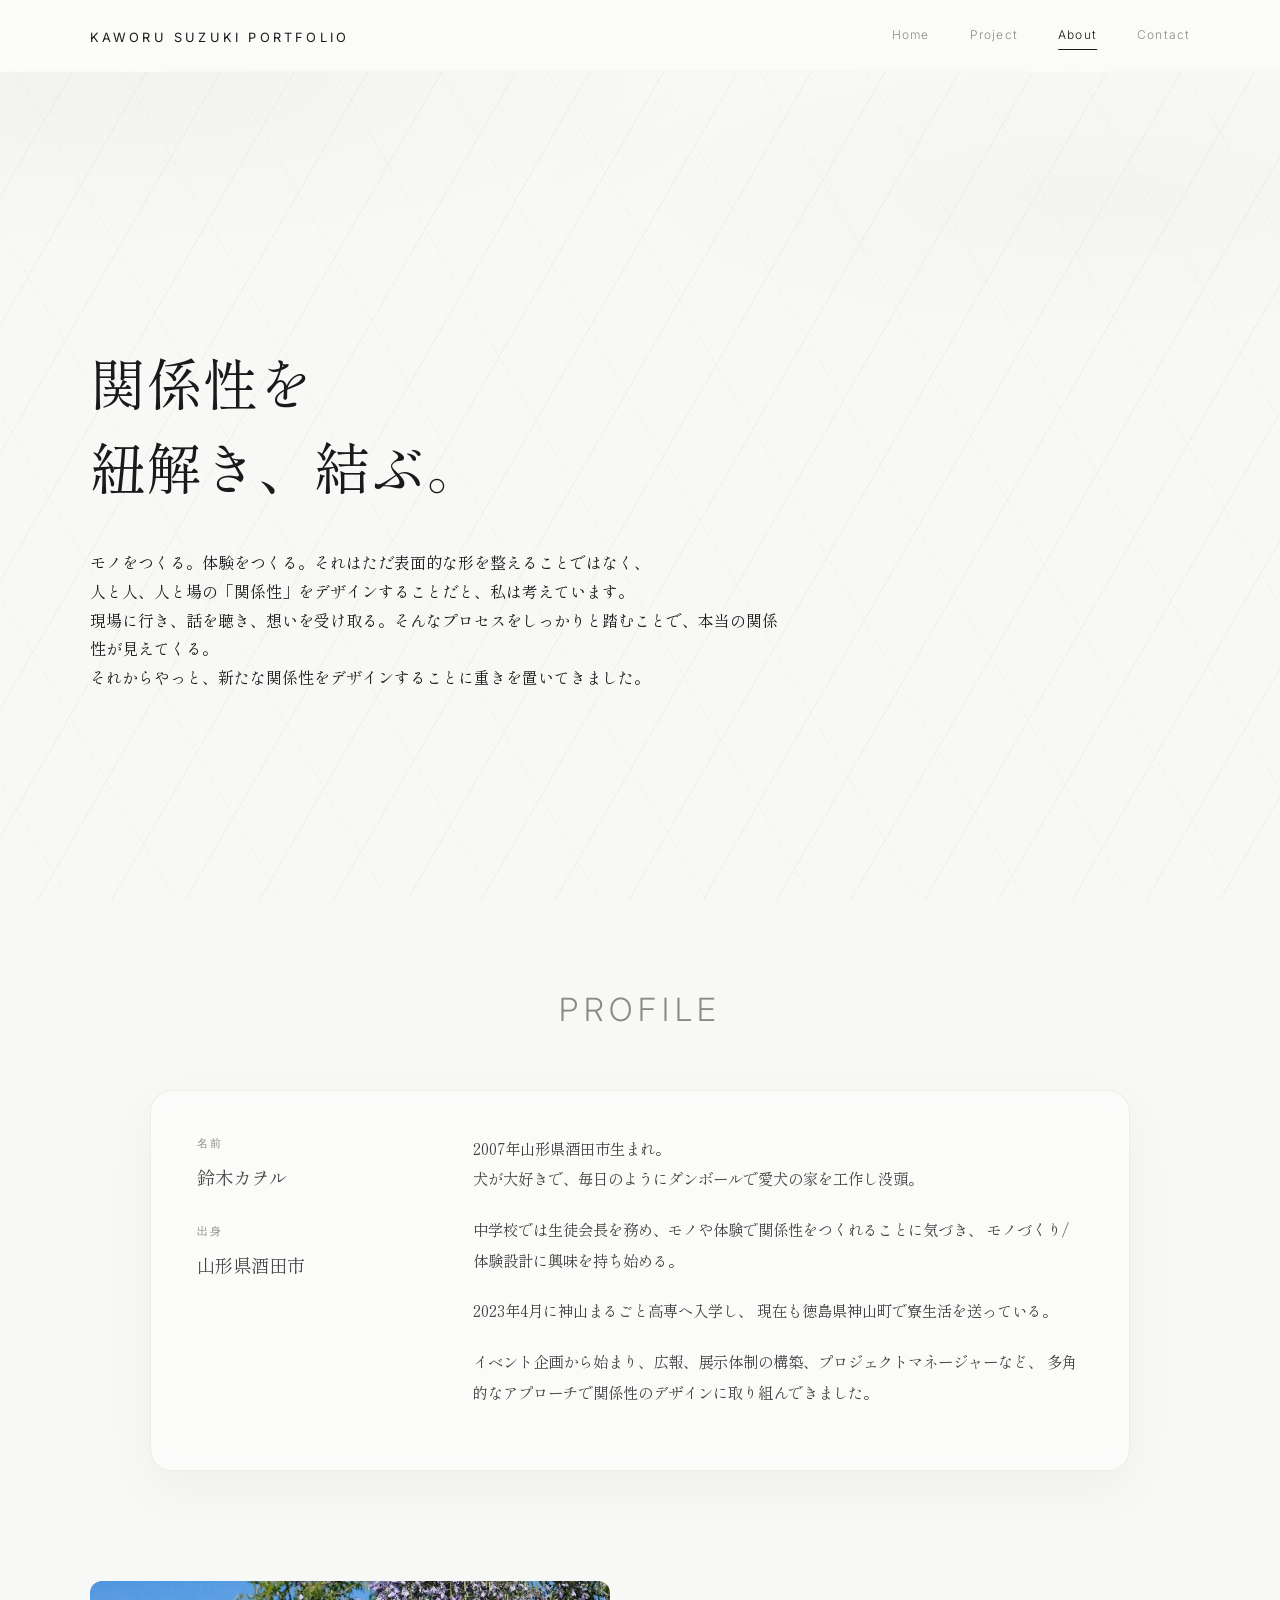
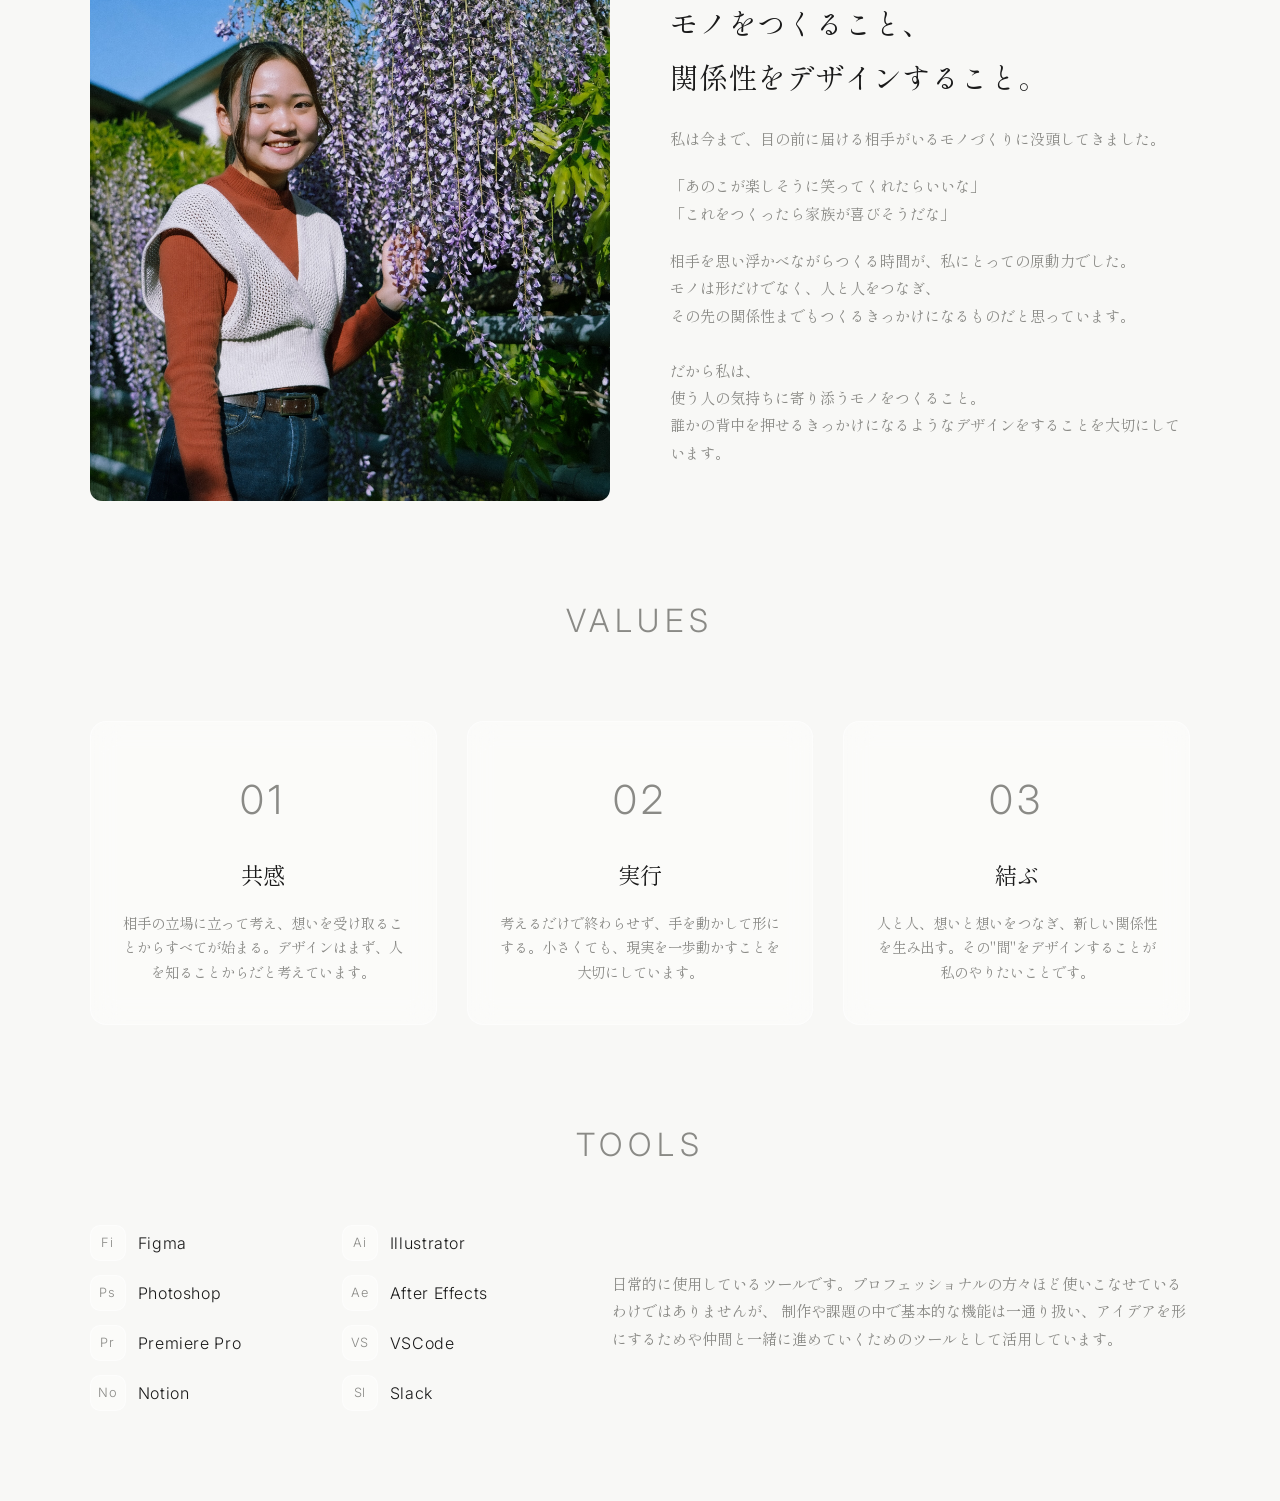
==== commit 6c8b304c: "Update project card and hero design" ====
--- a/about.html
+++ b/about.html
@@ -350,7 +350,7 @@
   <!-- ブレッドクラムナビゲーション -->
   <div class="page-subnav">
     <span class="breadcrumb">
-      <a href="index.html">トップ</a>
+      <a href="index.html#Projects">トップ</a>
       <span class="sep">›</span>
       <span class="current">About</span>
     </span>
@@ -374,31 +374,46 @@
   <section class="about-section">
 
     <!-- プロフィール -->
-    <div style="margin-bottom: 100px;">
-      <p class="section-label" style="text-align:center;">Profile</p>
-      <div style="display: grid; grid-template-columns: 200px 1fr; gap: 40px;">
-        <div>
-          <p style="color: var(--sub); font-size: 1.2rem; margin-bottom: 20px;">
-            <strong>名前</strong><br>
-            鈴木カヲル
-          </p>
-          <p style="color: var(--sub); font-size: 1.2rem; margin-bottom: 20px;">
-            <strong>出身</strong><br>
-            山形県酒田市
-          </p>
-        </div>
-        <div>
-          <p style="color: var(--text); font-size: 0.95rem; line-height: 1.8; text-align: left;">
-            2007年山形県酒田市生まれ。<br>
-            犬が大好きで、毎日のようにダンボールで愛犬の家を工作し没頭。<br><br>
-            中学校では生徒会長を務め、モノや体験で関係性をつくれることに気づき、モノづくり/体験設計に興味を持ち始める。<br>
-            2023年4月に神山まるごと高専へ入学し、現在も徳島県神山町で寮生活を送っている。<br><br>
-            イベント企画から始まり、広報、展示体制の構築、プロジェクトマネージャーなど、<br>
-            多角的なアプローチで関係性のデザインに取り組んできました。<br><br>
-          </p>
-        </div>
+    <!-- プロフィール -->
+<div class="profile-section">
+  <p class="section-label">Profile</p>
+
+  <div class="profile-card">
+    <div class="profile-meta">
+      <div class="profile-meta-item">
+        <span>名前</span>
+        <p>鈴木カヲル</p>
+      </div>
+
+      <div class="profile-meta-item">
+        <span>出身</span>
+        <p>山形県酒田市</p>
       </div>
     </div>
+
+    <div class="profile-body">
+      <p>
+        2007年山形県酒田市生まれ。<br>
+        犬が大好きで、毎日のようにダンボールで愛犬の家を工作し没頭。
+      </p>
+
+      <p>
+        中学校では生徒会長を務め、モノや体験で関係性をつくれることに気づき、
+        モノづくり/体験設計に興味を持ち始める。
+      </p>
+
+      <p>
+        2023年4月に神山まるごと高専へ入学し、
+        現在も徳島県神山町で寮生活を送っている。
+      </p>
+
+      <p>
+        イベント企画から始まり、広報、展示体制の構築、プロジェクトマネージャーなど、
+        多角的なアプローチで関係性のデザインに取り組んできました。
+      </p>
+    </div>
+  </div>
+</div>
     
     <!-- 01. 紹介セクション -->
     <div class="about-grid">
@@ -473,7 +488,7 @@
 
   </section>
 
-  <script src="js/data.js"></script>
+  <script src="js/data.js?v=20260628-3"></script>
   <script src="js/main.js"></script>
 
   <script>
--- a/css/style.css
+++ b/css/style.css
@@ -71,7 +71,7 @@
 }
 
 * { box-sizing: border-box; margin: 0; padding: 0; }
-html, body { height: 100%; }
+html, body { min-height: 100%; }
 
 /* ✅ 右の謎余白 / 横スクロールの原因を潰す */
 body {
@@ -197,16 +197,32 @@
   left: 0;
   width: 100%;
   height: 48px;
+  z-index: 999;
 
   display: flex;
   align-items: center;
   gap: 24px;               /* 戻る＋パンくずの距離 */
 
   padding: 0 var(--container-pad);
+  background: rgba(248, 248, 246, 0.86);
+  -webkit-backdrop-filter: blur(16px);
+  backdrop-filter: blur(16px);
+  opacity: 0;
+  pointer-events: none;
+  transform: translateY(-6px);
+  transition:
+    opacity 0.28s var(--ease),
+    transform 0.28s var(--ease);
 
   font-family: var(--font-en);
   font-size: 0.75rem;
   letter-spacing: .08em;
+}
+
+.page-subnav.is-visible {
+  opacity: 1;
+  pointer-events: auto;
+  transform: translateY(0);
 }
 
 .back-link{
@@ -323,10 +339,8 @@
   inset:0;
   background: linear-gradient(
     90deg,
-    rgba(0,0,0,0.55) 0%,
-    rgba(0,0,0,0.25) 45%,
-    rgba(0,0,0,0.05) 70%,
-    rgba(0,0,0,0.00) 100%
+    rgba(10, 30, 60, 0.75),
+    rgba(25, 85, 150, 0.35)
   );
   pointer-events:none;
 }
@@ -1864,3 +1878,1619 @@
     line-height: 1.6;
     margin-top: 6px;
 }
+
+/* ============================================================
+   Final Responsive Fix
+   PC版はなるべく維持して、スマホ・タブレットだけ補正
+============================================================ */
+
+html,
+body {
+  max-width: 100%;
+  overflow-x: hidden;
+}
+
+img,
+video,
+iframe {
+  max-width: 100%;
+}
+
+/* ------------------------------
+   Header
+------------------------------ */
+
+@media (max-width: 768px) {
+  :root {
+    --header-h: 84px;
+    --header-h-scrolled: 84px;
+    --container-pad: 5vw;
+  }
+
+  #main-header {
+    height: auto !important;
+    min-height: var(--header-h);
+    padding: 10px 5vw !important;
+    flex-direction: column;
+    justify-content: center;
+    align-items: center;
+    gap: 6px;
+  }
+
+  #main-header .logo {
+    width: 100%;
+    text-align: center;
+  }
+
+  #main-header .logo a {
+    font-size: 0.68rem;
+    letter-spacing: 0.12em;
+    line-height: 1.4;
+    white-space: normal;
+  }
+
+  #main-nav {
+    width: 100%;
+    justify-content: center;
+    flex-wrap: wrap;
+    gap: 4px 14px;
+  }
+
+  #main-nav a {
+    font-size: 0.62rem;
+    padding: 4px 0;
+  }
+
+  #main-nav .nav-indicator {
+    display: none;
+  }
+
+  .page-subnav {
+    top: var(--header-h);
+    height: 38px;
+    padding: 0 5vw;
+    font-size: 0.68rem;
+  }
+}
+
+/* ------------------------------
+   Home Hero
+------------------------------ */
+
+@media (max-width: 768px) {
+  .home-page .hero {
+    min-height: 92vh;
+    align-items: flex-end;
+  }
+
+  .home-page .hero-copy {
+    padding: calc(var(--header-h) + 56px) 6vw 64px !important;
+    transform: none !important;
+  }
+
+  .home-page .hero-copy h1 {
+    font-size: clamp(1.25rem, 6vw, 2rem) !important;
+    line-height: 1.45 !important;
+    letter-spacing: 0.03em;
+  }
+
+  .intro__inner {
+    padding: 18vh 8vw;
+  }
+
+  .intro__text {
+    font-size: clamp(0.95rem, 4vw, 1.2rem);
+    line-height: 2.1;
+  }
+}
+
+/* ------------------------------
+   Project Row
+------------------------------ */
+
+@media (max-width: 768px) {
+  .projects {
+    padding: 96px 0 88px;
+  }
+
+  .project-row {
+    grid-template-columns: 1fr !important;
+    gap: 18px;
+    padding: 18px;
+    border-radius: 18px;
+  }
+
+  .project-row__media {
+    aspect-ratio: 16 / 10;
+    border-radius: 14px;
+  }
+
+  .project-row__content {
+    padding-top: 0 !important;
+  }
+
+  .project-row__title {
+    font-size: 1.25rem;
+    line-height: 1.45;
+  }
+
+  .project-row__desc {
+    font-size: 0.86rem;
+    line-height: 1.8;
+  }
+
+  .project-row__ctaWrap {
+    justify-content: flex-start !important;
+  }
+}
+
+/* ------------------------------
+   Home About
+------------------------------ */
+
+@media (max-width: 980px) {
+  .about-values-top__inner {
+    grid-template-columns: 1fr !important;
+    gap: 32px !important;
+  }
+
+  .about-values-top__photo {
+    width: 100% !important;
+    max-width: 520px;
+    margin: 0 auto !important;
+  }
+
+  .about-values-top__content {
+    margin-top: 0 !important;
+    margin-left: 0 !important;
+  }
+
+  .about-values-cta {
+    position: static !important;
+    margin-top: 32px;
+    transform: none !important;
+  }
+}
+
+@media (max-width: 768px) {
+  .about-values-top {
+    padding-top: 80px;
+    padding-bottom: 80px;
+  }
+
+  .about-values-top__label {
+    margin-bottom: 36px;
+  }
+
+  .about-values-top__content {
+    padding-left: 0 !important;
+    padding-right: 0 !important;
+  }
+
+  .about-values-meta,
+  .about-values-name,
+  .about-values-origin {
+    display: none !important;
+  }
+
+  .about-mobile-copy {
+    display: block !important;
+    text-align: left;
+    line-height: 1.9;
+  }
+
+  .about-mobile-copy p {
+    margin: 10px 0;
+    font-size: 0.94rem;
+  }
+
+  .about-mobile-copy p:nth-child(1) {
+    font-family: var(--font-en);
+    font-size: 0.72rem;
+    letter-spacing: 0.1em;
+    text-transform: uppercase;
+    color: rgba(0,0,0,.58);
+  }
+
+  .about-mobile-copy p:nth-child(2) {
+    font-size: 2rem;
+    line-height: 1.2;
+    color: rgba(0,0,0,.82);
+    margin: 6px 0 18px;
+  }
+}
+
+/* ------------------------------
+   Contact
+------------------------------ */
+
+@media (max-width: 768px) {
+  #contact {
+    padding: 110px 0 !important;
+  }
+
+  #contact h2 {
+    white-space: normal !important;
+    line-height: 1.6;
+  }
+
+  #contact p {
+    font-size: 0.92rem;
+    line-height: 1.9;
+  }
+
+  #contact form {
+    width: 100%;
+    max-width: 100% !important;
+  }
+
+  #contact button {
+    justify-self: center !important;
+  }
+}
+
+/* ------------------------------
+   Small Phone
+------------------------------ */
+
+@media (max-width: 480px) {
+  :root {
+    --container-pad: 20px;
+  }
+
+  .container {
+    padding-left: 20px;
+    padding-right: 20px;
+  }
+
+  .section-label {
+    font-size: 1.35rem;
+    letter-spacing: 0.16em;
+    margin-bottom: 36px;
+  }
+
+  .home-page .hero-copy {
+    padding-left: 20px !important;
+    padding-right: 20px !important;
+  }
+
+  .home-page .hero-copy h1 {
+    font-size: clamp(1.18rem, 6.8vw, 1.65rem) !important;
+  }
+
+  .project-row {
+    padding: 16px;
+  }
+
+  footer {
+    padding: 64px 0 !important;
+    text-align: center;
+  }
+}
+
+/* ============================================================
+   Project Detail UI Upgrade
+   おしゃれさを残しつつ、情報の見通しをよくする
+============================================================ */
+
+/* Hero */
+
+.detail-hero-img {
+  position: relative;
+  min-height: 100vh;
+  background-size: cover;
+  background-position: center;
+  background-repeat: no-repeat;
+}
+
+.detail-hero-img::before {
+  content: "";
+  position: absolute;
+  inset: 0;
+  background:
+    linear-gradient(
+      90deg,
+      rgba(0,0,0,0.58) 0%,
+      rgba(0,0,0,0.28) 46%,
+      rgba(0,0,0,0.08) 74%,
+      rgba(0,0,0,0.02) 100%
+    ),
+    linear-gradient(
+      180deg,
+      rgba(0,0,0,0.12) 0%,
+      rgba(0,0,0,0.00) 42%,
+      rgba(0,0,0,0.36) 100%
+    );
+  z-index: 1;
+  pointer-events: none;
+}
+
+.detail-hero-img::after {
+  content: none;
+}
+
+.hero-overlay {
+  position: relative;
+  z-index: 2;
+  max-width: 760px;
+  padding: 180px var(--container-pad) 0;
+  color: #fff;
+  text-shadow:
+    0 6px 20px rgba(0,0,0,0.45),
+    0 12px 40px rgba(0,0,0,0.25);
+}
+
+.detail-cat {
+  display: inline-block;
+  font-family: var(--font-en);
+  font-size: 0.72rem;
+  letter-spacing: 0.22em;
+  text-transform: uppercase;
+  opacity: 0.82;
+  margin-bottom: 18px;
+}
+
+.detail-title {
+  font-family: var(--font-jp);
+  font-size: clamp(2.2rem, 6vw, 5.2rem);
+  line-height: 1.18;
+  letter-spacing: 0.04em;
+  font-weight: 400;
+  margin: 0;
+}
+
+.detail-lead {
+  max-width: 680px;
+  margin-top: 24px;
+  font-size: clamp(0.95rem, 1.4vw, 1.12rem);
+  line-height: 2;
+  color: rgba(255,255,255,0.86);
+}
+
+.hero-meta-row {
+  display: flex;
+  flex-wrap: wrap;
+  gap: 10px;
+  margin-top: 34px;
+}
+
+.hero-meta-row span {
+  display: inline-flex;
+  flex-direction: column;
+  gap: 2px;
+  min-width: 120px;
+  padding: 12px 16px;
+  border: 1px solid rgba(255,255,255,0.25);
+  background: rgba(255,255,255,0.12);
+  -webkit-backdrop-filter: blur(12px);
+  backdrop-filter: blur(12px);
+  border-radius: 999px;
+  color: rgba(255,255,255,0.9);
+  font-family: var(--font-en);
+  font-size: 0.75rem;
+  letter-spacing: 0.08em;
+  text-transform: uppercase;
+}
+
+.hero-meta-row small {
+  display: block;
+  font-size: 0.58rem;
+  letter-spacing: 0.16em;
+  opacity: 0.62;
+}
+
+/* Content */
+
+.detail-content {
+  padding: 90px var(--container-pad) 120px;
+  max-width: var(--container-max);
+  margin: 0 auto;
+}
+
+.glass-panel {
+  background: rgba(255,255,255,0.48);
+  border: 1px solid rgba(0,0,0,0.07);
+  box-shadow: 0 18px 55px rgba(0,0,0,0.045);
+  border-radius: 22px;
+  -webkit-backdrop-filter: blur(14px);
+  backdrop-filter: blur(14px);
+}
+
+/* Project Summary */
+
+.project-intro-panel {
+  max-width: 960px;
+  margin: 0 auto 56px;
+  padding: 34px 38px;
+  text-align: center;
+}
+
+.project-intro-label {
+  font-family: var(--font-en);
+  font-size: 0.7rem;
+  letter-spacing: 0.2em;
+  text-transform: uppercase;
+  color: var(--sub);
+  margin-bottom: 16px;
+}
+
+.project-intro-text {
+  font-size: 1.05rem;
+  line-height: 2;
+  color: rgba(0,0,0,0.72);
+}
+
+/* Overview + Sidebar */
+
+.detail-top-grid {
+  align-items: start;
+}
+
+.overview-panel {
+  padding: 46px;
+}
+
+.detail-meta {
+  padding: 44px 34px;
+  position: sticky;
+  top: calc(var(--header-h) + 72px);
+}
+
+.section-label {
+  font-size: clamp(1.45rem, 3.2vw, 2.35rem);
+  letter-spacing: 0.16em;
+  color: rgba(0,0,0,0.46);
+  line-height: 1.25;
+}
+
+.large-text {
+  font-size: clamp(1rem, 1.35vw, 1.22rem);
+  line-height: 2.05;
+  color: rgba(0,0,0,0.78);
+}
+
+/* Summary cards */
+
+.summary-card-grid {
+  display: grid;
+  grid-template-columns: repeat(3, 1fr);
+  gap: 14px;
+  margin-top: 42px;
+}
+
+.summary-card {
+  padding: 22px 20px;
+  border: 1px solid rgba(0,0,0,0.08);
+  border-radius: 16px;
+  background: rgba(255,255,255,0.52);
+}
+
+.summary-card span {
+  display: block;
+  font-family: var(--font-en);
+  font-size: 0.68rem;
+  letter-spacing: 0.18em;
+  text-transform: uppercase;
+  color: var(--sub);
+  margin-bottom: 12px;
+}
+
+.summary-card p {
+  font-size: 0.9rem;
+  line-height: 1.85;
+  color: rgba(0,0,0,0.68);
+}
+
+/* Role */
+
+.meta-block {
+  margin-top: 28px;
+}
+
+.meta-block:first-of-type {
+  margin-top: 0;
+}
+
+.meta-title {
+  font-family: var(--font-en);
+  font-size: 0.68rem;
+  letter-spacing: 0.18em;
+  text-transform: uppercase;
+  color: var(--sub);
+  margin-bottom: 12px;
+}
+
+.role-list {
+  list-style: none;
+  display: grid;
+  gap: 9px;
+  padding: 0;
+  margin: 0;
+}
+
+.role-list li {
+  position: relative;
+  padding-left: 16px;
+  font-size: 0.92rem;
+  line-height: 1.65;
+  color: rgba(0,0,0,0.72);
+}
+
+.role-list li::before {
+  content: "";
+  position: absolute;
+  left: 0;
+  top: 0.78em;
+  width: 5px;
+  height: 5px;
+  border-radius: 999px;
+  background: rgba(0,0,0,0.36);
+}
+
+.what-list li {
+  color: rgba(0,0,0,0.68);
+}
+
+.meta-links {
+  display: grid;
+  gap: 10px;
+}
+
+.meta-links .cta-link {
+  justify-content: space-between;
+  width: 100%;
+}
+
+/* Context */
+
+.detail-section {
+  margin: 96px 0;
+}
+
+.detail-readable {
+  max-width: 980px;
+  margin-left: auto;
+  margin-right: auto;
+}
+
+.detail-readable .section-label {
+  text-align: center;
+}
+
+.content-box {
+  max-width: 900px;
+  margin: 0 auto;
+}
+
+.content-box p {
+  font-size: 1rem;
+  line-height: 2.1;
+  color: rgba(0,0,0,0.75);
+}
+
+.problem-card {
+  margin-top: 32px;
+  padding: 26px 30px;
+  border-left: 2px solid rgba(0,0,0,0.62);
+  background: rgba(255,255,255,0.52);
+  border-radius: 0 16px 16px 0;
+}
+
+.problem-label {
+  display: block;
+  font-family: var(--font-en);
+  font-size: 0.68rem;
+  letter-spacing: 0.18em;
+  text-transform: uppercase;
+  color: var(--sub);
+  margin-bottom: 10px;
+}
+
+.problem-card p {
+  margin: 0;
+}
+
+/* Process */
+
+.process-grid {
+  display: grid;
+  grid-template-columns: repeat(3, 1fr);
+  gap: 22px;
+}
+
+.process-card {
+  padding: 24px;
+  transition:
+    transform 0.45s var(--ease),
+    box-shadow 0.45s var(--ease);
+}
+
+.process-card:hover {
+  transform: translateY(-6px);
+  box-shadow: 0 26px 70px rgba(0,0,0,0.08);
+}
+
+.process-card__media {
+  overflow: hidden;
+  border-radius: 16px;
+  margin-bottom: 22px;
+  background: rgba(0,0,0,0.04);
+}
+
+.process-card__media img {
+  width: 100%;
+  aspect-ratio: 1 / 1;
+  object-fit: cover;
+  transition: transform 0.8s var(--ease);
+}
+
+.process-card:hover .process-card__media img {
+  transform: scale(1.05);
+}
+
+.step-num {
+  display: block;
+  font-family: var(--font-en);
+  font-size: 0.68rem;
+  letter-spacing: 0.18em;
+  text-transform: uppercase;
+  color: var(--sub);
+  margin-bottom: 10px;
+}
+
+.process-card h3 {
+  font-size: 1.35rem;
+  font-weight: 400;
+  margin-bottom: 12px;
+}
+
+.process-card p {
+  font-size: 0.9rem;
+  line-height: 1.85;
+  color: rgba(0,0,0,0.68);
+}
+
+/* Result / Learning */
+
+.result-grid {
+  align-items: stretch;
+  margin-top: 96px;
+}
+
+.result-panel,
+.learning-panel {
+  padding: 44px;
+}
+
+.result-highlight {
+  font-family: var(--font-jp);
+  font-size: clamp(1.25rem, 2.5vw, 1.85rem);
+  line-height: 1.75;
+  color: rgba(0,0,0,0.84);
+  margin-bottom: 26px;
+}
+
+.result-panel p,
+.learning-panel p {
+  line-height: 2;
+  color: rgba(0,0,0,0.72);
+}
+
+/* Next Project */
+
+.next-project-nav {
+  margin-top: 100px;
+  padding-top: 34px;
+  border-top: 1px solid rgba(0,0,0,0.08);
+  display: flex;
+  justify-content: space-between;
+  gap: 24px;
+  align-items: flex-end;
+  font-family: var(--font-en);
+}
+
+.back-projects-link {
+  display: inline-flex;
+  align-items: center;
+  font-size: 0.78rem;
+  letter-spacing: 0.16em;
+  text-transform: uppercase;
+  color: var(--sub);
+  padding-bottom: 8px;
+  position: relative;
+  border-bottom: 1px solid var(--cta-line);
+  transition: color 0.25s ease, opacity 0.25s ease, transform 0.25s ease;
+}
+
+.next-project-link {
+  display: inline-block;
+  text-align: right;
+  padding-bottom: 10px;
+  position: relative;
+  border-bottom: 1px solid var(--cta-line);
+  transition: color 0.25s ease, opacity 0.25s ease, transform 0.25s ease;
+}
+
+.back-projects-link::after,
+.next-project-link::after {
+  content: "";
+  position: absolute;
+  left: 0;
+  bottom: 0;
+  width: 100%;
+  height: 1px;
+  background: linear-gradient(
+    90deg,
+    transparent 0%,
+    transparent 45%,
+    var(--cta-line-hover) 50%,
+    transparent 55%,
+    transparent 100%
+  );
+  background-size: 200% 100%;
+  opacity: 0;
+  transition: opacity 0.3s var(--ease);
+}
+
+.back-projects-link:hover,
+.next-project-link:hover {
+  color: var(--text);
+  opacity: 0.9;
+  transform: translateY(-2px);
+}
+
+.back-projects-link:hover::after,
+.back-projects-link:focus-visible::after,
+.next-project-link:hover::after,
+.next-project-link:focus-visible::after {
+  opacity: 1;
+  animation: ctaLineSweep 1.1s linear infinite;
+}
+
+.next-project-link span {
+  display: block;
+  font-size: 0.7rem;
+  letter-spacing: 0.18em;
+  text-transform: uppercase;
+  color: var(--sub);
+  margin-bottom: 8px;
+}
+
+.next-project-link strong {
+  display: block;
+  font-family: var(--font-jp);
+  font-size: clamp(1.2rem, 2vw, 1.6rem);
+  font-weight: 400;
+}
+
+/* Tablet */
+
+@media (max-width: 980px) {
+  .detail-content {
+    padding-top: 72px;
+  }
+
+  .detail-grid,
+  .detail-top-grid,
+  .result-grid {
+    grid-template-columns: 1fr !important;
+  }
+
+  .detail-meta {
+    position: static;
+  }
+
+  .summary-card-grid {
+    grid-template-columns: 1fr;
+  }
+
+  .process-grid {
+    grid-template-columns: 1fr;
+  }
+}
+
+/* Mobile */
+
+@media (max-width: 768px) {
+  .detail-hero-img {
+    min-height: 92vh;
+    background-attachment: scroll !important;
+  }
+
+  .hero-overlay {
+    padding: calc(var(--header-h) + 96px) 6vw 72px;
+  }
+
+  .detail-title {
+    font-size: clamp(2rem, 11vw, 3.2rem);
+    line-height: 1.25;
+  }
+
+  .detail-lead {
+    font-size: 0.94rem;
+    line-height: 1.9;
+  }
+
+  .hero-meta-row {
+    gap: 8px;
+    margin-top: 26px;
+  }
+
+  .hero-meta-row span {
+    min-width: auto;
+    width: 100%;
+    border-radius: 16px;
+  }
+
+  .detail-content {
+    padding: 64px 5vw 96px;
+  }
+
+  .project-intro-panel {
+    padding: 28px 22px;
+    margin-bottom: 40px;
+    text-align: left;
+  }
+
+  .project-intro-text {
+    font-size: 0.95rem;
+    line-height: 1.95;
+  }
+
+  .overview-panel,
+  .detail-meta,
+  .result-panel,
+  .learning-panel {
+    padding: 28px 22px;
+  }
+
+  .section-label {
+    font-size: 1.45rem;
+    letter-spacing: 0.14em;
+    text-align: left;
+  }
+
+  .large-text {
+    font-size: 0.98rem;
+    line-height: 1.95;
+  }
+
+  .detail-section {
+    margin: 72px 0;
+  }
+
+  .detail-readable .section-label {
+    text-align: left;
+  }
+
+  .content-box p {
+    font-size: 0.95rem;
+    line-height: 1.95;
+  }
+
+  .problem-card {
+    padding: 22px 20px;
+  }
+
+  .process-card {
+    padding: 20px;
+  }
+
+  .next-project-nav {
+    margin-top: 72px;
+    flex-direction: column;
+    align-items: flex-start;
+  }
+
+  .next-project-link {
+    text-align: left;
+  }
+}
+
+/* ============================================================
+   Project Detail Text Size Adjustment
+   文字を少し控えめにして、読みやすさを上げる
+============================================================ */
+
+/* ------------------------------
+   1枚目：Heroの文字サイズ調整
+------------------------------ */
+
+.detail-hero-img {
+  min-height: 88vh;
+}
+
+.hero-overlay {
+  max-width: 720px;
+  padding-top: 160px;
+}
+
+.detail-cat {
+  font-size: 0.68rem;
+  letter-spacing: 0.2em;
+  margin-bottom: 16px;
+}
+
+.detail-title {
+  font-size: clamp(2.1rem, 4vw, 3.4rem) !important;
+  line-height: 1.32 !important;
+  letter-spacing: 0.03em;
+  max-width: 720px;
+}
+
+.detail-lead {
+  max-width: 620px;
+  margin-top: 20px;
+  font-size: 0.95rem;
+  line-height: 1.9;
+}
+
+.hero-meta-row {
+  margin-top: 28px;
+}
+
+.hero-meta-row span {
+  padding: 10px 15px;
+  font-size: 0.68rem;
+}
+
+/* ------------------------------
+   詳細ページ全体の見出しを少し小さく
+------------------------------ */
+
+.project-detail .section-label {
+  font-size: clamp(1.45rem, 2.4vw, 2rem) !important;
+  letter-spacing: 0.14em;
+  line-height: 1.35;
+  margin-bottom: 28px;
+}
+
+/* Overview本文も少しだけ控えめに */
+.project-detail .large-text {
+  font-size: clamp(0.98rem, 1.15vw, 1.1rem);
+  line-height: 2;
+}
+
+/* ------------------------------
+   2枚目：Result / Learning調整
+------------------------------ */
+
+.result-grid {
+  grid-template-columns: minmax(0, 1.45fr) minmax(320px, 0.8fr);
+  gap: 28px;
+}
+
+.result-panel,
+.learning-panel {
+  padding: 38px 40px;
+}
+
+/* Resultの大きい文章を控えめに */
+.result-highlight {
+  font-size: clamp(1.15rem, 1.8vw, 1.45rem) !important;
+  line-height: 1.85;
+  margin-bottom: 26px;
+  letter-spacing: 0.03em;
+}
+
+/* 本文を少し読みやすく */
+.result-panel p,
+.learning-panel p {
+  font-size: 0.95rem;
+  line-height: 2;
+}
+
+/* Learning側の本文が細くなりすぎないように */
+.learning-panel {
+  min-width: 0;
+}
+
+.learning-panel .section-label {
+  text-align: center;
+}
+
+/* ------------------------------
+   スマホではさらに控えめ
+------------------------------ */
+
+@media (max-width: 768px) {
+  .detail-hero-img {
+    min-height: 86vh;
+  }
+
+  .hero-overlay {
+    padding-top: calc(var(--header-h) + 82px);
+  }
+
+  .detail-title {
+    font-size: clamp(1.75rem, 8.5vw, 2.55rem) !important;
+    line-height: 1.35 !important;
+  }
+
+  .detail-lead {
+    font-size: 0.9rem;
+    line-height: 1.85;
+  }
+
+  .project-detail .section-label {
+    font-size: clamp(1.25rem, 6vw, 1.55rem) !important;
+    letter-spacing: 0.12em;
+  }
+
+  .result-panel,
+  .learning-panel {
+    padding: 28px 22px;
+  }
+
+  .result-highlight {
+    font-size: 1.12rem !important;
+    line-height: 1.9;
+  }
+
+  .result-panel p,
+  .learning-panel p {
+    font-size: 0.92rem;
+    line-height: 1.95;
+  }
+}
+
+/* ============================================================
+   About Page Responsive Fix
+============================================================ */
+
+/* Profile */
+.profile-section {
+  margin-bottom: 110px;
+}
+
+.profile-card {
+  display: grid;
+  grid-template-columns: 220px minmax(0, 1fr);
+  gap: 56px;
+  align-items: start;
+  max-width: 980px;
+  margin: 0 auto;
+  padding: 42px 46px;
+  border-radius: 22px;
+  border: 1px solid rgba(0,0,0,0.06);
+  background: rgba(255,255,255,0.45);
+  box-shadow: 0 18px 55px rgba(0,0,0,0.04);
+  -webkit-backdrop-filter: blur(14px);
+  backdrop-filter: blur(14px);
+}
+
+.profile-meta {
+  display: grid;
+  gap: 28px;
+}
+
+.profile-meta-item span {
+  display: block;
+  font-family: var(--font-en);
+  font-size: 0.7rem;
+  letter-spacing: 0.18em;
+  text-transform: uppercase;
+  color: var(--sub);
+  margin-bottom: 8px;
+}
+
+.profile-meta-item p {
+  font-size: 1.15rem;
+  line-height: 1.7;
+  color: rgba(0,0,0,0.72);
+}
+
+.profile-body {
+  max-width: 680px;
+}
+
+.profile-body p {
+  font-size: 0.96rem;
+  line-height: 2;
+  color: rgba(0,0,0,0.74);
+  margin-bottom: 20px;
+}
+
+/* About全体のスマホ調整 */
+@media (max-width: 768px) {
+  .about-page {
+    padding-top: var(--header-h);
+  }
+
+  .about-hero {
+    min-height: auto;
+    padding: calc(var(--header-h) + 72px) 6vw 80px;
+  }
+
+  .about-hero h1 {
+    font-size: clamp(2rem, 10vw, 3rem);
+    line-height: 1.45;
+    margin-bottom: 28px;
+  }
+
+  .about-hero p {
+    font-size: 0.94rem;
+    line-height: 2;
+  }
+
+  .about-hero p br {
+    display: none;
+  }
+
+  .about-section {
+    padding: 88px 6vw;
+  }
+
+  .about-section .section-label {
+    font-size: 1.45rem;
+    letter-spacing: 0.16em;
+    margin-bottom: 40px;
+  }
+
+  .profile-section {
+    margin-bottom: 88px;
+  }
+
+  .profile-card {
+    grid-template-columns: 1fr;
+    gap: 34px;
+    padding: 30px 24px;
+    border-radius: 18px;
+  }
+
+  .profile-meta {
+    grid-template-columns: 1fr 1fr;
+    gap: 14px;
+  }
+
+  .profile-meta-item {
+    padding: 18px 16px;
+    border-radius: 14px;
+    background: rgba(255,255,255,0.55);
+    border: 1px solid rgba(0,0,0,0.05);
+  }
+
+  .profile-meta-item span {
+    font-size: 0.64rem;
+    margin-bottom: 6px;
+  }
+
+  .profile-meta-item p {
+    font-size: 0.98rem;
+    line-height: 1.6;
+  }
+
+  .profile-body {
+    max-width: 100%;
+  }
+
+  .profile-body p {
+    font-size: 0.92rem;
+    line-height: 2;
+    margin-bottom: 18px;
+  }
+
+  .about-grid {
+    grid-template-columns: 1fr;
+    gap: 34px;
+    margin-bottom: 88px;
+  }
+
+  .about-grid-img {
+    border-radius: 18px;
+  }
+
+  .about-grid-text h2 {
+    font-size: 1.45rem;
+    line-height: 1.7;
+  }
+
+  .about-grid-text p {
+    font-size: 0.92rem;
+    line-height: 2;
+  }
+
+  .about-grid-text p br {
+    display: none;
+  }
+
+  .values-list {
+    grid-template-columns: 1fr;
+    gap: 18px;
+    margin-top: 42px;
+  }
+
+  .value-card {
+    padding: 28px 24px;
+    text-align: left;
+  }
+
+  .value-number {
+    font-size: 1.9rem;
+    margin-bottom: 10px;
+  }
+
+  .value-card h3 {
+    font-size: 1.25rem;
+  }
+
+  .value-card p {
+    font-size: 0.9rem;
+    line-height: 1.9;
+  }
+
+  .tools-section {
+    margin-top: 88px;
+  }
+
+  .tools-grid {
+    grid-template-columns: 1fr;
+    gap: 32px;
+  }
+
+  .tools-list {
+    grid-template-columns: 1fr 1fr;
+    gap: 12px;
+  }
+
+  .tool-item {
+    font-size: 0.82rem;
+    gap: 10px;
+  }
+
+  .tool-icon {
+    width: 32px;
+    height: 32px;
+    flex-basis: 32px;
+    border-radius: 9px;
+    font-size: 0.72rem;
+  }
+
+  .tools-lead {
+    margin-top: 0;
+    font-size: 0.9rem;
+    line-height: 2;
+  }
+}
+
+@media (max-width: 480px) {
+  .about-section {
+    padding-left: 20px;
+    padding-right: 20px;
+  }
+
+  .about-hero {
+    padding-left: 20px;
+    padding-right: 20px;
+  }
+
+  .profile-card {
+    padding: 26px 20px;
+  }
+
+  .profile-meta {
+    grid-template-columns: 1fr;
+  }
+
+  .tools-list {
+    grid-template-columns: 1fr;
+  }
+}
+
+/* ============================================================
+   Responsive Polish
+   既存構成を保ったまま、小さい画面の余白と可読性だけ補正
+============================================================ */
+
+@media (max-width: 768px) {
+  .projects-hero {
+    padding: 88px var(--container-pad) 48px !important;
+    margin-bottom: 0 !important;
+  }
+
+  .projects-hero h1 {
+    font-size: clamp(1.65rem, 8.6vw, 2rem) !important;
+    line-height: 1.35;
+    letter-spacing: 0.16em;
+  }
+
+  .projects-controls {
+    margin-top: 0 !important;
+  }
+
+  .projects-section {
+    padding: 42px var(--container-pad) 88px !important;
+  }
+
+  .projects-page .project-card {
+    border-radius: 14px;
+  }
+
+  .projects-page .card-img {
+    height: auto !important;
+    aspect-ratio: 16 / 10;
+  }
+
+  .projects-page .card-content {
+    padding: 18px;
+  }
+
+  .projects-page .card-footer {
+    gap: 12px;
+    flex-wrap: wrap;
+  }
+
+  .about-hero {
+    padding-top: calc(var(--header-h) + 44px) !important;
+    padding-bottom: 72px !important;
+  }
+
+  .detail-page {
+    padding-top: calc(var(--header-h) + 38px);
+  }
+
+  .detail-hero-img {
+    height: auto !important;
+    min-height: 92svh;
+    align-items: flex-end;
+  }
+
+  .hero-overlay {
+    width: 100%;
+    padding: calc(var(--header-h) + 72px) var(--container-pad) 52px !important;
+  }
+
+  .detail-cat {
+    font-size: 0.62rem;
+    line-height: 1.75;
+    letter-spacing: 0.16em;
+    margin-bottom: 12px;
+  }
+
+  .detail-title {
+    max-width: 100%;
+    font-size: clamp(1.7rem, 7.8vw, 2.35rem) !important;
+    line-height: 1.42 !important;
+    letter-spacing: 0.02em;
+    line-break: strict;
+    word-break: normal;
+  }
+
+  .detail-lead {
+    max-width: 100%;
+    margin-top: 16px;
+    font-size: 0.88rem;
+    line-height: 1.85;
+  }
+
+  .hero-meta-row {
+    margin-top: 22px;
+  }
+
+  .hero-meta-row span {
+    padding: 9px 14px;
+    font-size: 0.62rem;
+    line-height: 1.6;
+  }
+
+  .project-intro-panel,
+  .overview-panel,
+  .detail-meta,
+  .result-panel,
+  .learning-panel,
+  .process-card {
+    border-radius: 18px;
+  }
+}
+
+@media (max-width: 480px) {
+  .projects-hero {
+    padding-top: 72px !important;
+    padding-bottom: 40px !important;
+  }
+
+  .projects-hero h1 {
+    font-size: clamp(1.45rem, 8vw, 1.75rem) !important;
+    letter-spacing: 0.14em;
+  }
+
+  .projects-controls,
+  .projects-count {
+    padding-left: 20px !important;
+    padding-right: 20px !important;
+  }
+
+  .projects-section {
+    padding-left: 20px !important;
+    padding-right: 20px !important;
+  }
+
+  .about-hero {
+    padding-top: calc(var(--header-h) + 36px) !important;
+  }
+
+  .detail-page {
+    padding-top: calc(var(--header-h) + 34px);
+  }
+
+  .hero-overlay {
+    padding-left: 20px !important;
+    padding-right: 20px !important;
+    padding-bottom: 44px !important;
+  }
+
+  .detail-title {
+    font-size: clamp(1.48rem, 7.2vw, 1.9rem) !important;
+    line-height: 1.48 !important;
+  }
+
+  .detail-lead {
+    font-size: 0.86rem;
+  }
+
+  .hero-meta-row span {
+    border-radius: 14px;
+  }
+}
+
+
+.hero::before{
+  content:"";
+  position:absolute;
+  inset:0;
+  background: linear-gradient(
+    90deg,
+    rgba(10, 30, 60, 0.75),
+    rgba(25, 85, 150, 0.35)
+  );
+  pointer-events:none;
+}
+
+
+.detail-hero-img.is-blue::before {
+  background:
+    linear-gradient(
+      90deg,
+      rgba(8, 24, 52, 0.78) 0%,
+      rgba(25, 85, 150, 0.48) 46%,
+      rgba(25, 85, 150, 0.18) 74%,
+      rgba(255,255,255,0.05) 100%
+    ),
+    linear-gradient(
+      180deg,
+      rgba(25, 85, 150, 0.12) 0%,
+      rgba(25, 85, 150, 0.00) 42%,
+      rgba(8, 24, 52, 0.32) 100%
+    );
+}
+
+/* ============================================================
+   No Image Project Thumbnail
+   画像がないカードを、仮サムネ風に見せる
+============================================================ */
+
+.project-card.is-no-thumb .project-thumb {
+  display: block !important;
+  position: relative !important;
+  aspect-ratio: 16 / 9 !important;
+  overflow: hidden !important;
+  background:
+    radial-gradient(circle at 18% 20%, rgba(25, 85, 150, 0.18), transparent 34%),
+    radial-gradient(circle at 88% 18%, rgba(255, 255, 255, 0.95), transparent 38%),
+    linear-gradient(
+      135deg,
+      rgba(245, 247, 250, 1) 0%,
+      rgba(232, 238, 246, 1) 48%,
+      rgba(255, 255, 255, 1) 100%
+    ) !important;
+  border-bottom: 1px solid rgba(0, 0, 0, 0.06) !important;
+}
+
+.project-card.is-no-thumb .project-thumb img {
+  display: none !important;
+}
+
+/* 左上の小さい英字 */
+.project-card.is-no-thumb .project-thumb::before {
+  content: attr(data-kicker);
+  position: absolute;
+  left: 28px;
+  top: 26px;
+
+  font-family: var(--font-en);
+  font-size: 0.68rem;
+  letter-spacing: 0.18em;
+  text-transform: uppercase;
+  color: rgba(25, 85, 150, 0.62);
+}
+
+/* 大きい記号っぽい文字 */
+.project-card.is-no-thumb .project-thumb::after {
+  content: attr(data-mark);
+  position: absolute;
+  left: 26px;
+  bottom: 18px;
+
+  font-family: var(--font-en);
+  font-size: clamp(3.2rem, 7vw, 5.6rem);
+  line-height: 1;
+  letter-spacing: -0.06em;
+  color: rgba(25, 85, 150, 0.16);
+}
+
+/* 壊れた画像が出ているときの余白感をなくす */
+.project-card.is-no-thumb .project-badges {
+  display: none !important;
+}
+
+/* 本文を少し締める */
+.project-card.is-no-thumb .project-body {
+  padding-top: 28px !important;
+}
+
+.project-card.is-no-thumb .project-title {
+  font-size: clamp(1.35rem, 2vw, 1.8rem) !important;
+  line-height: 1.5 !important;
+}
+
+.project-card.is-no-thumb .project-desc {
+  color: rgba(0, 0, 0, 0.55) !important;
+}
+
+/* ============================================================
+   No Image Card Design
+   画像なしカードを表紙っぽく見せる
+============================================================ */
+
+.project-card.is-no-thumb .card-img {
+  display: block !important;
+  position: relative !important;
+  aspect-ratio: 16 / 9 !important;
+  overflow: hidden !important;
+
+  background:
+    radial-gradient(circle at 18% 22%, rgba(25, 85, 150, 0.18), transparent 34%),
+    radial-gradient(circle at 86% 18%, rgba(255, 255, 255, 0.95), transparent 36%),
+    linear-gradient(
+      135deg,
+      #f7f8fa 0%,
+      #e8eef6 52%,
+      #ffffff 100%
+    ) !important;
+
+  border-bottom: 1px solid rgba(0, 0, 0, 0.06) !important;
+}
+
+.project-card.is-no-thumb .card-img img {
+  display: none !important;
+}
+
+.project-card.is-no-thumb .card-img::before {
+  content: attr(data-kicker);
+  position: absolute;
+  left: 28px;
+  top: 26px;
+
+  font-family: var(--font-en);
+  font-size: 0.64rem;
+  letter-spacing: 0.18em;
+  text-transform: uppercase;
+  color: rgba(25, 85, 150, 0.62);
+}
+
+.project-card.is-no-thumb .card-img::after {
+  content: attr(data-mark);
+  position: absolute;
+  left: 26px;
+  bottom: 18px;
+
+  font-family: var(--font-en);
+  font-size: clamp(3.4rem, 8vw, 5.8rem);
+  line-height: 1;
+  letter-spacing: -0.06em;
+  color: rgba(25, 85, 150, 0.16);
+}
+
+.project-card.is-no-thumb .card-content {
+  padding-top: 28px !important;
+}
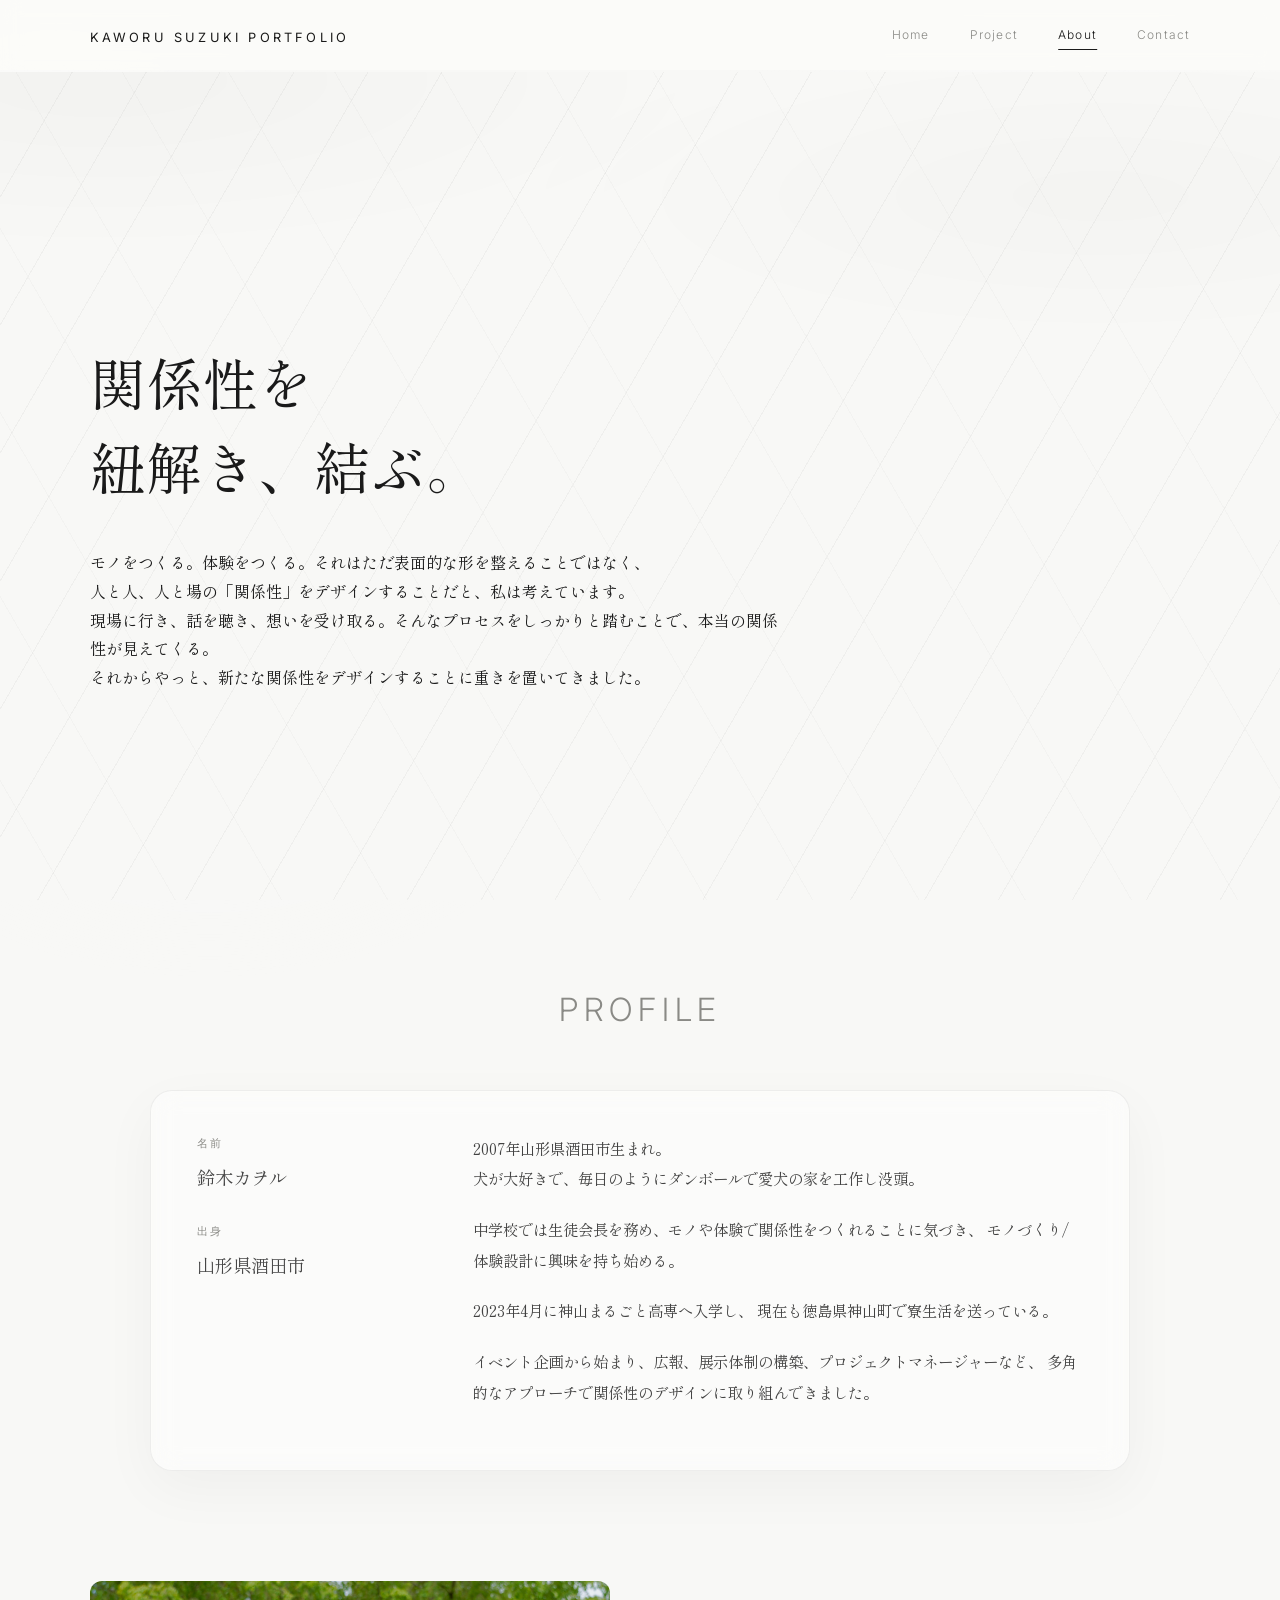
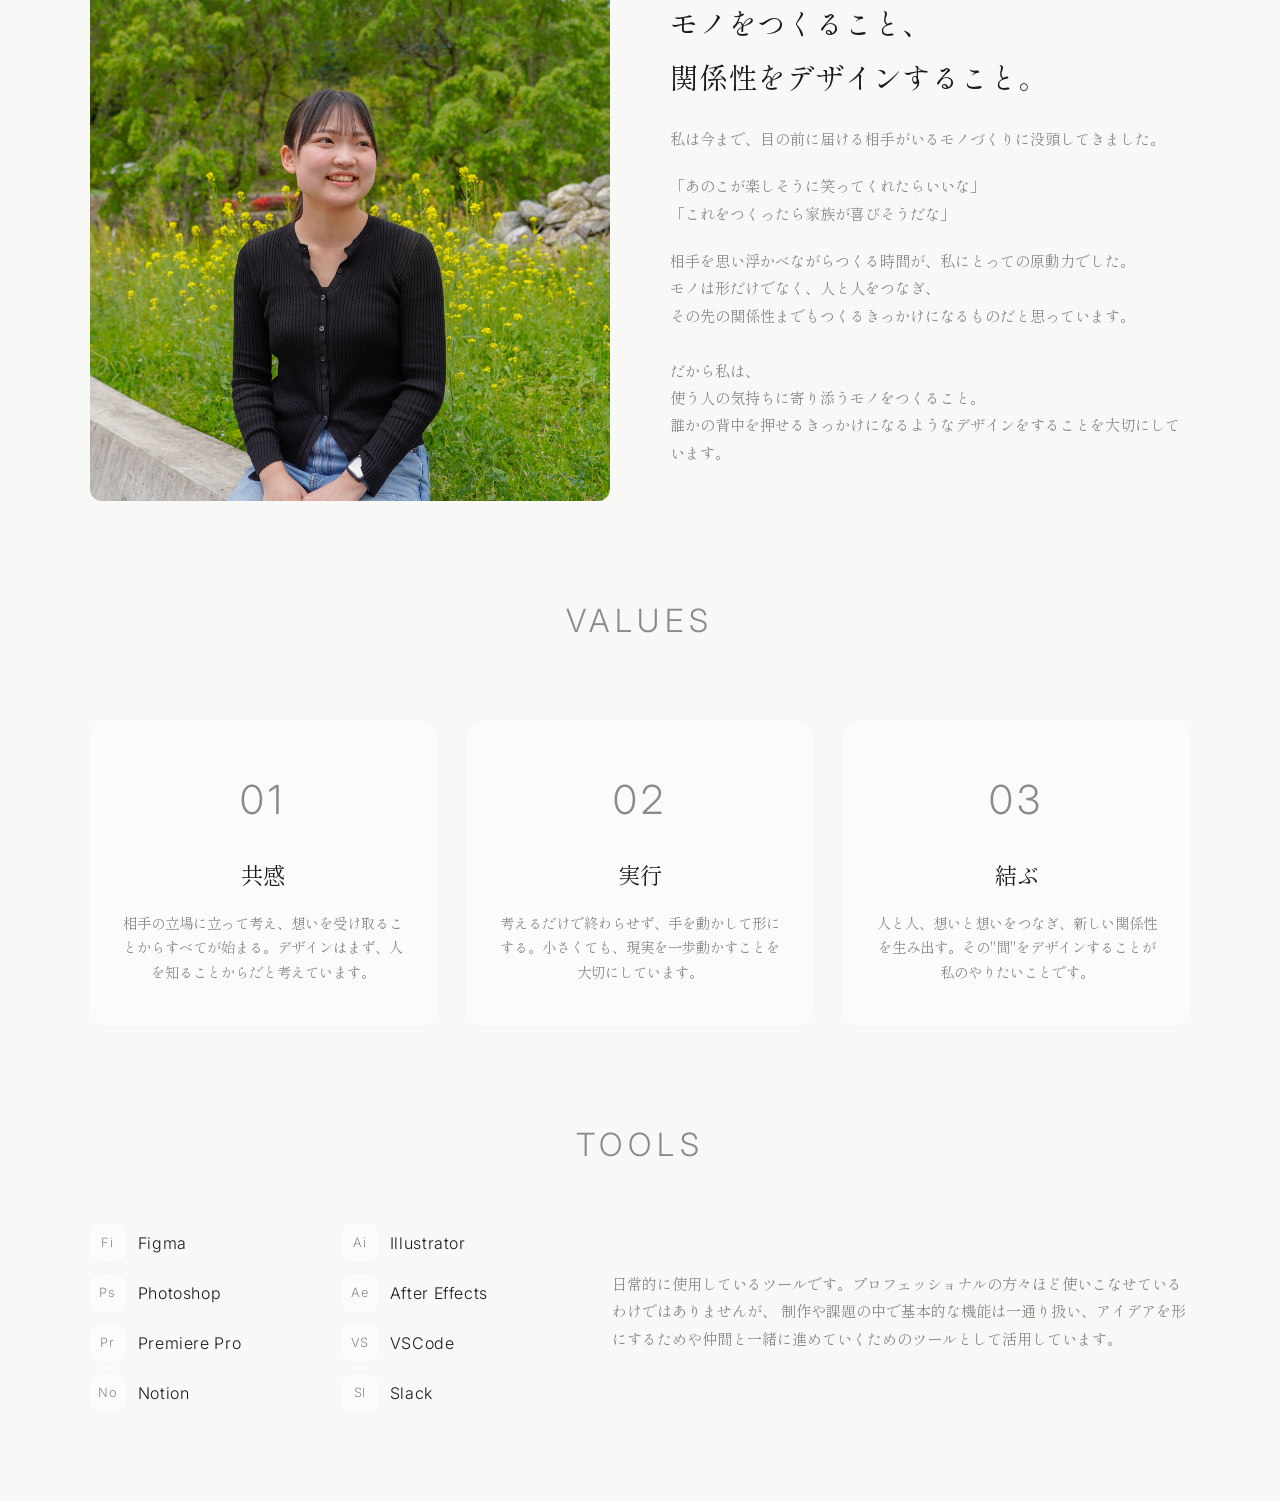
==== commit 61555804: "Update portfolio project pages" ====
--- a/about.html
+++ b/about.html
@@ -4,7 +4,7 @@
   <meta charset="UTF-8">
   <meta name="viewport" content="width=device-width, initial-scale=1.0">
   <title>About | Kaworu Suzuki Portfolio</title>
-  <link rel="stylesheet" href="css/style.css">
+  <link rel="stylesheet" href="css/style.css?v=20260702-4">
   <style>
     :root { --header-h: 72px; }
 
@@ -418,7 +418,7 @@
     <!-- 01. 紹介セクション -->
     <div class="about-grid">
       <div class="about-grid-img">
-        <img src="assets/images/about-1.jpeg" alt="About Photo 1">
+        <img src="assets/images/about-1.jpg" alt="About Photo 1">
         <img src="assets/images/about2.jpeg" alt="About Photo 2">
         <img src="assets/images/about3.jpeg" alt="About Photo 3">
         <img src="assets/images/about4.jpeg" alt="About Photo 4">
@@ -488,7 +488,7 @@
 
   </section>
 
-  <script src="js/data.js?v=20260628-3"></script>
+  <script src="js/data.js?v=20260721-1"></script>
   <script src="js/main.js"></script>
 
   <script>
--- a/css/style.css
+++ b/css/style.css
@@ -193,7 +193,7 @@
 
 .page-subnav{
   position: fixed;
-  top: var(--header-h);
+  top: var(--header-h-scrolled);
   left: 0;
   width: 100%;
   height: 48px;
@@ -1558,7 +1558,7 @@
 
 /* 詳細ページのレイアウト */
 .detail-page {
-  padding-top: calc(var(--header-h) + 48px);
+  padding-top: 0;
 }
 
 .project-detail {
@@ -1946,7 +1946,7 @@
   }
 
   .page-subnav {
-    top: var(--header-h);
+    top: var(--header-h-scrolled);
     height: 38px;
     padding: 0 5vw;
     font-size: 0.68rem;
@@ -1964,14 +1964,25 @@
   }
 
   .home-page .hero-copy {
-    padding: calc(var(--header-h) + 56px) 6vw 64px !important;
+    padding: calc(var(--header-h) + 76px) 6vw 72px !important;
     transform: none !important;
   }
 
   .home-page .hero-copy h1 {
-    font-size: clamp(1.25rem, 6vw, 2rem) !important;
-    line-height: 1.45 !important;
-    letter-spacing: 0.03em;
+    width: min(100%, 720px);
+    padding-left: 18px;
+    font-size: clamp(1.5rem, 7vw, 2.45rem) !important;
+    line-height: 1.5 !important;
+    letter-spacing: 0.05em;
+  }
+
+  .home-page .hero-copy h1 span {
+    display: block;
+    white-space: normal;
+  }
+
+  .home-page .hero-copy h1 span + span {
+    margin-left: 0.8em;
   }
 
   .intro__inner {
@@ -2156,6 +2167,10 @@
 
   .home-page .hero-copy h1 {
     font-size: clamp(1.18rem, 6.8vw, 1.65rem) !important;
+  }
+
+  .home-page .hero-copy h1 span + span {
+    margin-left: 0;
   }
 
   .project-row {
@@ -3226,7 +3241,7 @@
   }
 
   .detail-page {
-    padding-top: calc(var(--header-h) + 38px);
+    padding-top: 0;
   }
 
   .detail-hero-img {
@@ -3310,7 +3325,7 @@
   }
 
   .detail-page {
-    padding-top: calc(var(--header-h) + 34px);
+    padding-top: 0;
   }
 
   .hero-overlay {
@@ -3442,55 +3457,408 @@
    画像なしカードを表紙っぽく見せる
 ============================================================ */
 
+.project-row.is-no-thumb .project-row__media,
 .project-card.is-no-thumb .card-img {
   display: block !important;
   position: relative !important;
-  aspect-ratio: 16 / 9 !important;
   overflow: hidden !important;
 
   background:
-    radial-gradient(circle at 18% 22%, rgba(25, 85, 150, 0.18), transparent 34%),
-    radial-gradient(circle at 86% 18%, rgba(255, 255, 255, 0.95), transparent 36%),
+    radial-gradient(circle at 16% 18%, rgba(76, 121, 184, 0.18), transparent 38%),
+    radial-gradient(circle at 86% 14%, rgba(255, 255, 255, 0.98), transparent 42%),
     linear-gradient(
       135deg,
-      #f7f8fa 0%,
-      #e8eef6 52%,
+      #edf3fb 0%,
+      #f8fbff 58%,
       #ffffff 100%
     ) !important;
 
-  border-bottom: 1px solid rgba(0, 0, 0, 0.06) !important;
-}
-
+  border-bottom: 1px solid rgba(82, 112, 148, 0.20) !important;
+}
+
+.project-card.is-no-thumb .card-img {
+  aspect-ratio: 16 / 9 !important;
+}
+
+.project-row.is-no-thumb .project-row__media img,
 .project-card.is-no-thumb .card-img img {
   display: none !important;
 }
 
+.project-row.is-no-thumb .project-row__media::before,
 .project-card.is-no-thumb .card-img::before {
   content: attr(data-kicker);
   position: absolute;
-  left: 28px;
-  top: 26px;
 
   font-family: var(--font-en);
-  font-size: 0.64rem;
+  text-transform: uppercase;
+  white-space: pre-line;
+  color: rgba(52, 103, 172, 0.68);
+}
+
+.project-row.is-no-thumb .project-row__media::before {
+  left: clamp(28px, 7.2%, 52px);
+  top: clamp(30px, 13%, 54px);
+  max-width: calc(100% - 46px);
+  font-size: clamp(0.58rem, 0.82vw, 0.78rem);
+  line-height: 1.85;
   letter-spacing: 0.18em;
+}
+
+.project-card.is-no-thumb .card-img::before {
+  left: 24px;
+  top: 24px;
+  max-width: calc(100% - 42px);
+  font-size: 0.56rem;
+  line-height: 1.75;
+  letter-spacing: 0.16em;
   text-transform: uppercase;
-  color: rgba(25, 85, 150, 0.62);
-}
-
+}
+
+.project-row.is-no-thumb .project-row__media::after,
 .project-card.is-no-thumb .card-img::after {
   content: attr(data-mark);
   position: absolute;
-  left: 26px;
-  bottom: 18px;
 
   font-family: var(--font-en);
-  font-size: clamp(3.4rem, 8vw, 5.8rem);
   line-height: 1;
-  letter-spacing: -0.06em;
-  color: rgba(25, 85, 150, 0.16);
+  letter-spacing: -0.08em;
+  color: rgba(75, 124, 190, 0.20);
+}
+
+.project-row.is-no-thumb .project-row__media::after {
+  left: clamp(28px, 7.2%, 52px);
+  bottom: clamp(28px, 11%, 48px);
+  font-size: clamp(6.2rem, 13vw, 9.8rem);
+}
+
+.project-card.is-no-thumb .card-img::after {
+  left: 24px;
+  bottom: 20px;
+  font-size: clamp(3.8rem, 8vw, 6rem);
 }
 
 .project-card.is-no-thumb .card-content {
   padding-top: 28px !important;
-}+}
+
+@media (max-width: 768px) {
+  .project-row.is-no-thumb .project-row__media::before {
+    left: 22px;
+    top: 26px;
+    max-width: calc(100% - 34px);
+    font-size: 0.56rem;
+    line-height: 1.75;
+    letter-spacing: 0.16em;
+  }
+
+  .project-row.is-no-thumb .project-row__media::after {
+    left: 22px;
+    bottom: 20px;
+    font-size: clamp(4.2rem, 24vw, 6.4rem);
+  }
+}
+
+/* ============================================================
+   Home About Refinement
+   内容はそのまま、書体と余白をトップページのトーンに揃える
+============================================================ */
+
+.home-page .about-values-top {
+  max-width: 1180px;
+  margin: 0 auto;
+  padding: clamp(112px, 10vw, 156px) 0 clamp(112px, 10vw, 156px);
+}
+
+.home-page .about-values-top__label {
+  margin-bottom: clamp(48px, 6vw, 76px);
+  font-size: clamp(1.75rem, 2.7vw, 2.35rem);
+  letter-spacing: 0.22em;
+  color: rgba(0, 0, 0, 0.42);
+}
+
+.home-page .about-values-top__inner {
+  display: grid;
+  grid-template-columns: minmax(320px, 460px) minmax(0, 1fr);
+  gap: clamp(56px, 7vw, 104px);
+  align-items: center;
+}
+
+.home-page .about-values-top__photo {
+  width: 100%;
+  max-width: none;
+  margin: 0;
+  aspect-ratio: 1 / 1;
+  object-fit: cover;
+  border: 1px solid rgba(0, 0, 0, 0.06);
+  box-shadow: 0 24px 70px rgba(0, 0, 0, 0.08);
+}
+
+.home-page .about-values-top__content {
+  display: flex;
+  flex-direction: column;
+  align-items: flex-start;
+  max-width: 620px;
+  margin: 0;
+}
+
+.home-page .about-values-meta {
+  font-family: var(--font-jp);
+  font-size: clamp(0.86rem, 1.1vw, 0.98rem);
+  line-height: 1.9;
+  letter-spacing: 0.12em;
+  text-transform: none;
+  color: rgba(0, 0, 0, 0.48);
+  margin-bottom: 18px;
+}
+
+.home-page .about-values-name {
+  font-family: var(--font-jp);
+  font-size: clamp(2.6rem, 4.4vw, 3.65rem);
+  line-height: 1.15;
+  letter-spacing: 0.08em;
+  font-weight: 400;
+  color: rgba(0, 0, 0, 0.68);
+  margin-bottom: clamp(38px, 4vw, 56px);
+}
+
+.home-page .about-values-origin {
+  max-width: 620px;
+  margin: 0;
+  font-family: var(--font-jp);
+  color: rgba(0, 0, 0, 0.68);
+}
+
+.home-page .about-values-origin .origin-lead,
+.home-page .about-values-origin .origin-kicker,
+.home-page .about-values-origin .origin-note {
+  font-size: clamp(0.9rem, 1vw, 0.98rem);
+  line-height: 2;
+  letter-spacing: 0.06em;
+  color: rgba(0, 0, 0, 0.56);
+}
+
+.home-page .about-values-origin .origin-lead {
+  margin-bottom: 2px;
+}
+
+.home-page .about-values-origin .origin-layout {
+  display: grid;
+  grid-template-columns: auto 1fr;
+  gap: clamp(20px, 2.7vw, 32px);
+  align-items: center;
+  margin: clamp(22px, 3vw, 34px) 0 clamp(22px, 3vw, 34px);
+}
+
+.home-page .about-values-origin .origin-dropcap {
+  font-family: var(--font-jp);
+  font-size: clamp(2.8rem, 4.8vw, 4rem);
+  line-height: 1;
+  letter-spacing: 0;
+  padding: 0;
+  color: rgba(0, 0, 0, 0.76);
+}
+
+.home-page .about-values-origin .origin-main {
+  margin: 0;
+  font-size: clamp(1.08rem, 1.45vw, 1.3rem);
+  line-height: 1.9;
+  letter-spacing: 0.04em;
+  color: rgba(0, 0, 0, 0.72);
+}
+
+.home-page .about-values-origin .origin-main-line {
+  display: block;
+}
+
+.home-page .about-values-cta {
+  position: static;
+  display: flex;
+  align-self: flex-end;
+  margin-top: clamp(38px, 4.6vw, 58px);
+  margin-left: 0;
+  transform: none;
+}
+
+@media (max-width: 980px) {
+  .home-page .about-values-top {
+    max-width: 720px;
+    padding: clamp(88px, 12vw, 120px) 0;
+  }
+
+  .home-page .about-values-top__inner {
+    grid-template-columns: 1fr !important;
+    gap: clamp(36px, 7vw, 52px) !important;
+  }
+
+  .home-page .about-values-top__photo {
+    width: min(100%, 520px) !important;
+    margin: 0 auto !important;
+  }
+
+  .home-page .about-values-top__content {
+    max-width: 620px;
+    margin: 0 auto !important;
+  }
+
+  .home-page .about-values-cta {
+    margin-left: 0;
+  }
+}
+
+@media (min-width: 769px) {
+  .home-page .about-values-origin .origin-lead {
+    white-space: nowrap;
+    letter-spacing: 0.04em;
+  }
+
+  .home-page .about-values-origin .origin-main-line {
+    white-space: nowrap;
+  }
+}
+
+@media (max-width: 768px) {
+  .home-page .about-values-top {
+    padding-top: 84px;
+    padding-bottom: 92px;
+  }
+
+  .home-page .about-values-top__label {
+    margin-bottom: 34px;
+    font-size: 1.35rem;
+  }
+
+  .home-page .about-values-meta,
+  .home-page .about-values-name,
+  .home-page .about-values-origin {
+    display: block !important;
+  }
+
+  .home-page .about-mobile-copy {
+    display: none !important;
+  }
+
+  .home-page .about-values-meta {
+    margin-top: 2px;
+    margin-bottom: 10px;
+    font-size: 0.78rem;
+  }
+
+  .home-page .about-values-name {
+    margin-bottom: 30px;
+    font-size: clamp(2rem, 10vw, 2.65rem);
+  }
+
+  .home-page .about-values-origin .origin-layout {
+    grid-template-columns: 1fr;
+    gap: 16px;
+    justify-items: start;
+    margin: 24px 0;
+  }
+
+  .home-page .about-values-origin .origin-dropcap {
+    font-size: 3rem;
+  }
+
+  .home-page .about-values-origin .origin-main {
+    font-size: clamp(1.04rem, 4.8vw, 1.2rem);
+    line-height: 2;
+    letter-spacing: 0.035em;
+  }
+
+  .home-page .about-values-origin .origin-main-line {
+    display: inline;
+    white-space: normal;
+  }
+}
+
+/* Project detail title variants */
+.detail-title-line {
+  display: block;
+}
+
+.project-detail.is-marugoto .detail-title {
+  max-width: min(1040px, 90vw);
+  line-height: 1.14 !important;
+  letter-spacing: 0.06em;
+  word-break: keep-all;
+  overflow-wrap: normal;
+}
+
+.project-detail.is-marugoto .detail-title-line--marugoto-main,
+.project-detail.is-marugoto .detail-title-line--marugoto-sub {
+  white-space: nowrap;
+}
+
+.project-detail.is-marugoto .detail-title-line--marugoto-sub {
+  margin-top: 0.16em;
+  font-size: 0.92em;
+}
+
+.detail-hero-img.is-blue .hero-overlay {
+  max-width: min(960px, 88vw);
+}
+
+.detail-hero-img.is-blue .detail-title {
+  max-width: min(960px, 88vw);
+  line-height: 1.12 !important;
+  letter-spacing: 0.04em;
+  word-break: keep-all;
+  overflow-wrap: normal;
+}
+
+.detail-hero-img.is-blue .detail-title-line--en {
+  font-family: var(--font-en);
+  letter-spacing: 0.05em;
+}
+
+.detail-hero-img.is-blue .detail-title-line--jp {
+  margin-top: 0.2em;
+  font-size: 0.68em;
+  letter-spacing: 0.08em;
+  white-space: nowrap;
+}
+
+.project-detail.is-arc-beyond .process-card__media {
+  background: rgba(255, 255, 255, 0.78);
+}
+
+.project-detail.is-arc-beyond .process-card__media img {
+  aspect-ratio: 4 / 3;
+  object-fit: contain;
+}
+
+@media (max-width: 768px) {
+  .project-detail.is-marugoto .detail-title {
+    max-width: 100%;
+    line-height: 1.28 !important;
+    letter-spacing: 0.04em;
+  }
+
+  .project-detail.is-marugoto .detail-title-line--marugoto-sub {
+    margin-top: 0.28em;
+    font-size: 0.96em;
+  }
+
+  .detail-hero-img.is-blue .hero-overlay {
+    max-width: 100%;
+  }
+
+  .detail-hero-img.is-blue .detail-title {
+    max-width: 100%;
+    line-height: 1.28 !important;
+    word-break: normal;
+  }
+
+  .detail-hero-img.is-blue .detail-title-line--jp {
+    margin-top: 0.32em;
+    font-size: 0.82em;
+    line-height: 1.36;
+    letter-spacing: 0.04em;
+    white-space: normal;
+  }
+
+  .project-detail.is-arc-beyond .process-card__media img {
+    aspect-ratio: 16 / 10;
+  }
+}
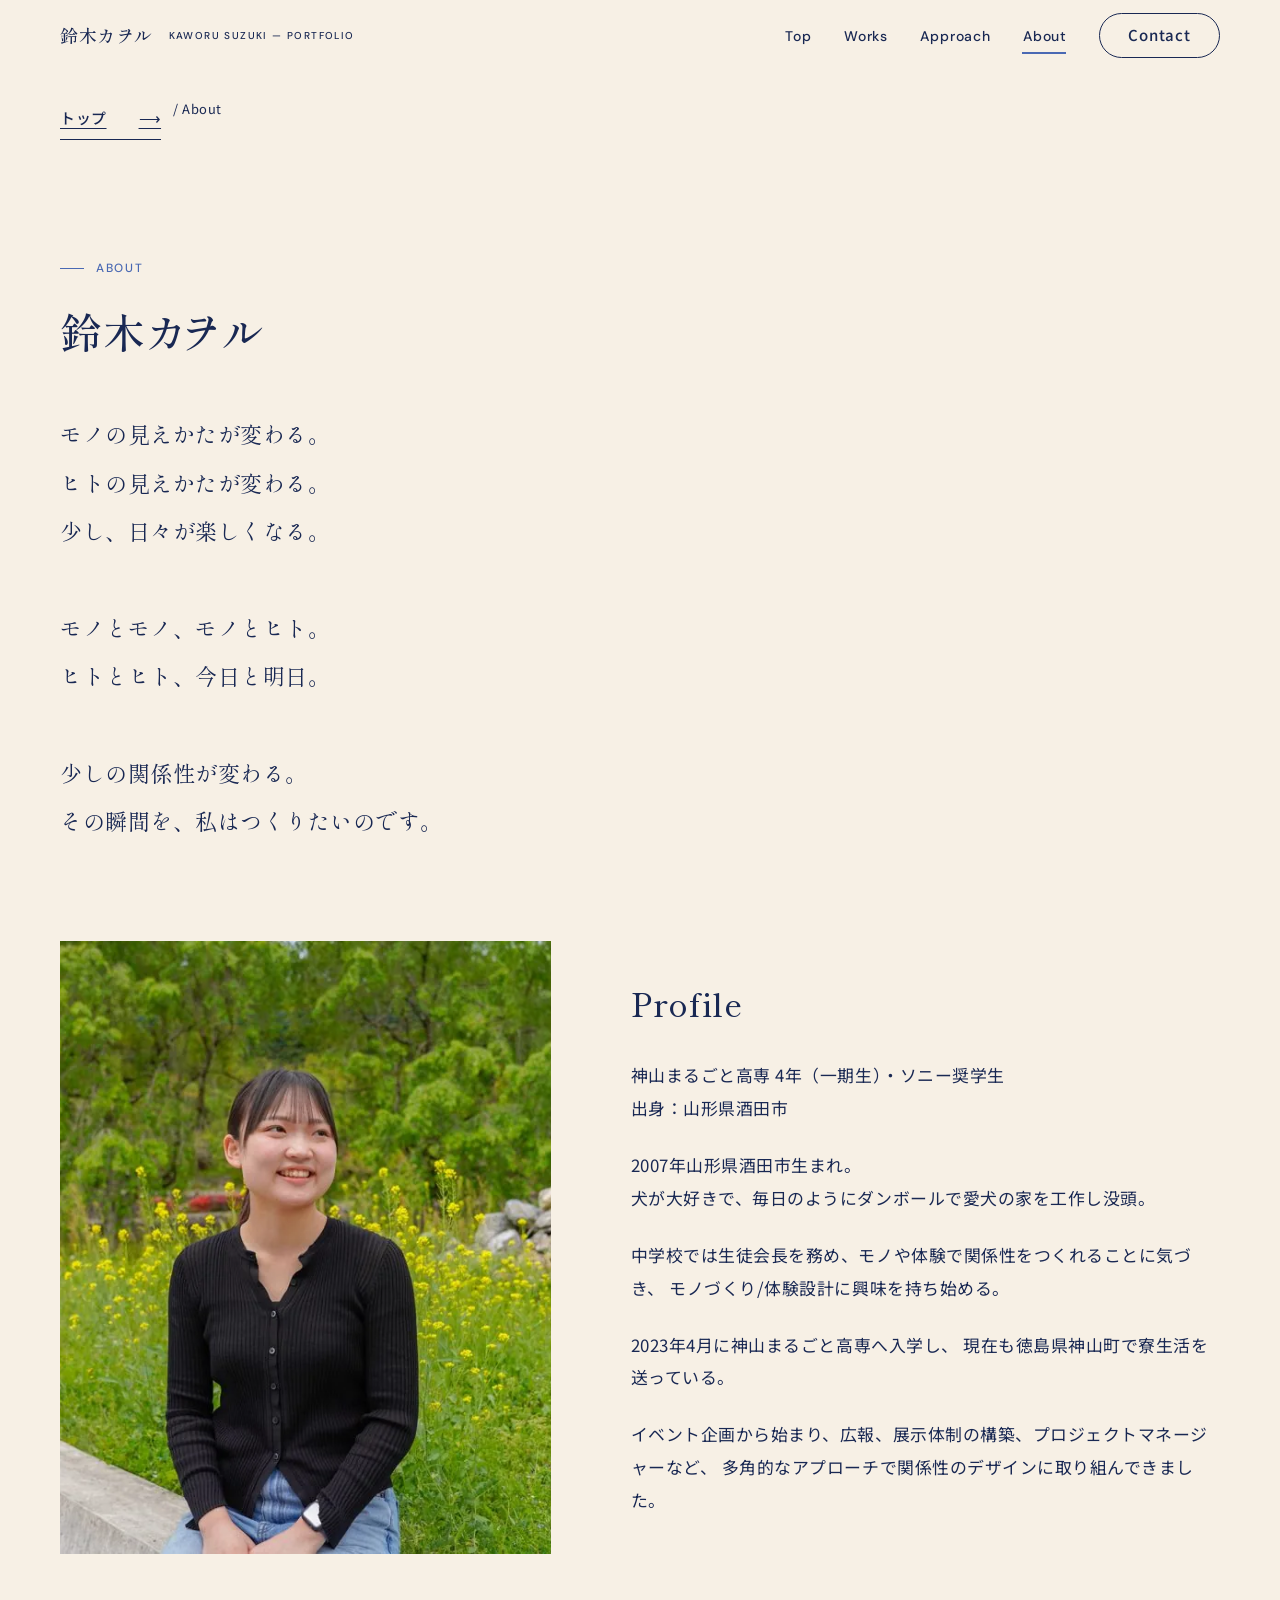
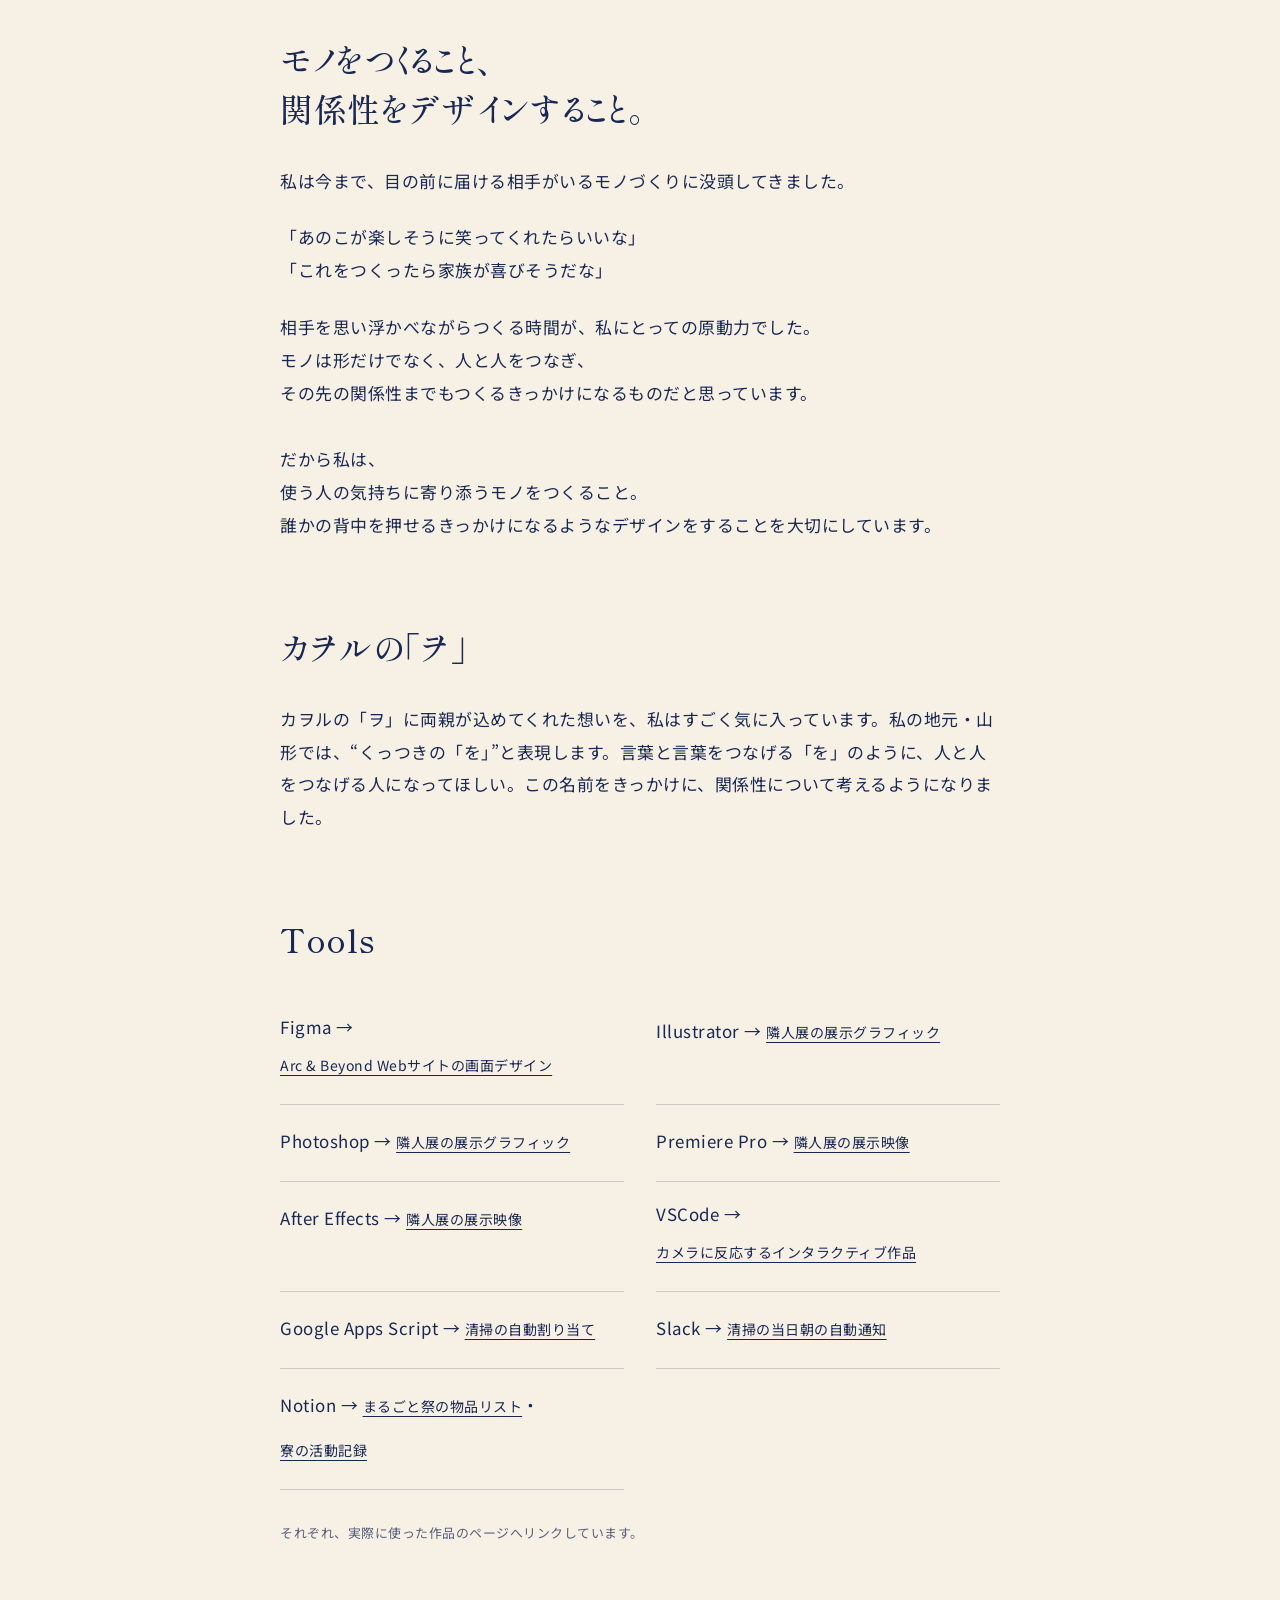
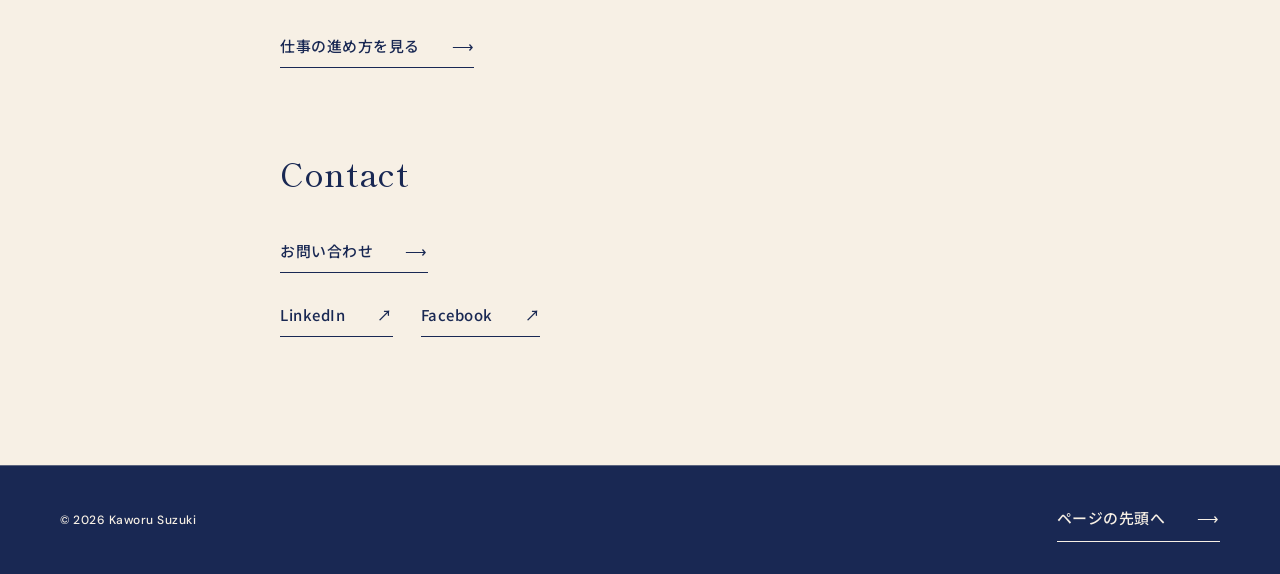
==== commit c09d3a3f: "Publish BLUE EDITORIAL portfolio (public build only) Built with scripts/package-site.py; CMS sources" ====
--- a/about.html
+++ b/about.html
@@ -1,547 +1,206 @@
 <!DOCTYPE html>
 <html lang="ja">
 <head>
-  <meta charset="UTF-8">
-  <meta name="viewport" content="width=device-width, initial-scale=1.0">
-  <title>About | Kaworu Suzuki Portfolio</title>
-  <link rel="stylesheet" href="css/style.css?v=20260702-4">
-  <style>
-    :root { --header-h: 72px; }
-
-    .about-page {
-      padding-top: var(--header-h);
-    }
-
-    .about-hero {
-      width: 100vw;
-      margin-left: calc(50% - 50vw);
-      padding: 140px var(--container-pad) 80px;
-      background: var(--bg);
-      position: relative;
-      overflow: hidden;
-      min-height: calc(100vh - var(--header-h));
-      display: flex;
-      flex-direction: column;
-      justify-content: center;
-    }
-
-    .about-hero h1 {
-      font-family: var(--font-jp);
-      font-size: clamp(2rem, 5vw, 3.5rem);
-      font-weight: 400;
-      margin-bottom: 40px;
-      line-height: 1.5;
-      text-align: left;
-    }
-
-    .about-hero p {
-      font-size: 1rem;
-      color: var(--text);
-      max-width: 700px;
-      margin: 0;
-      line-height: 1.8;
-      text-align: left;
-    }
-
-    /* Thread-like background */
-    .about-hero::before {
-      content: "";
-      position: absolute;
-      inset: -20% -10%;
-      background:
-        radial-gradient(1000px 300px at 15% 15%, rgba(0,0,0,0.05), transparent 65%),
-        radial-gradient(900px 260px at 80% 25%, rgba(0,0,0,0.04), transparent 65%),
-        repeating-linear-gradient(
-          120deg,
-          rgba(0,0,0,0.08) 0px,
-          rgba(0,0,0,0.08) 1px,
-          transparent 1px,
-          transparent 64px
-        ),
-        repeating-linear-gradient(
-          -120deg,
-          rgba(0,0,0,0.045) 0px,
-          rgba(0,0,0,0.045) 1px,
-          transparent 1px,
-          transparent 92px
-        );
-      opacity: 0.45;
-      pointer-events: none;
-      animation: threadFlow 18s linear infinite;
-    }
-
-    .about-hero > * {
-      position: relative;
-      z-index: 1;
-    }
-
-    @keyframes threadFlow {
-      0%   { transform: translate3d(0, 0, 0) rotate(0.3deg); }
-      50%  { transform: translate3d(-2.5%, -1.5%, 0) rotate(-0.3deg); }
-      100% { transform: translate3d(0, 0, 0) rotate(0.3deg); }
-    }
-
-    .about-section {
-      padding: var(--container-pad);
-      max-width: var(--container-max);
-      margin: 0 auto;
-    }
-
-    .about-intro {
-      font-size: 1rem;
-      color: var(--sub);
-      margin-bottom: 80px;
-      line-height: 1.8;
-    }
-
-    .section-label {
-      font-family: var(--font-en);
-      font-size: 2rem;
-      letter-spacing: 0.18em;
-      text-transform: uppercase;
-      color: var(--sub);
-      margin-bottom: 60px;
-      text-align: center;
-    }
-
-    .about-grid {
-      display: grid;
-      grid-template-columns: 1fr 1fr;
-      gap: 60px;
-      margin-bottom: 100px;
-      align-items: center;
-    }
-
-    .about-grid-img {
-      width: 100%;
-      aspect-ratio: 1;
-      border-radius: 12px;
-      overflow: hidden;
-      position: relative;
-    }
-
-    .about-grid-img img {
-      width: 100%;
-      height: 100%;
-      display: block;
-      object-fit: cover;
-      position: absolute;
-      inset: 0;
-      transition: opacity 0.4s ease;
-      opacity: 0;
-    }
-
-    .about-grid-img img:first-child {
-      opacity: 1;
-    }
-
-    .about-grid-img:hover img {
-      opacity: 0;
-    }
-
-    .about-grid-img:hover img:nth-child(2) {
-      opacity: 1;
-    }
-
-    .about-grid-text h2 {
-      font-family: var(--font-jp);
-      font-size: 1.8rem;
-      font-weight: 400;
-      margin-bottom: 20px;
-    }
-
-    .about-grid-text p {
-      font-size: 0.95rem;
-      color: var(--sub);
-      line-height: 1.8;
-      margin-bottom: 20px;
-    }
-
-    .values-list {
-      display: grid;
-      grid-template-columns: repeat(3, 1fr);
-      gap: 30px;
-      margin-top: 80px;
-    }
-
-    .value-card {
-      background: var(--glass-bg);
-      backdrop-filter: var(--glass-blur);
-      -webkit-backdrop-filter: var(--glass-blur);
-      border: 1px solid var(--glass-border);
-      border-radius: 16px;
-      padding: 40px 30px;
-      text-align: center;
-      transition: all 0.5s var(--ease);
-      cursor: pointer;
-      overflow: hidden;
-      height: fit-content;
-    }
-
-    .value-card:hover {
-      border-color: var(--text);
-      transform: translateY(-4px);
-    }
-
-    .value-card.is-active {
-      text-align: left;
-      border-color: var(--text);
-      background: white;
-      cursor: default;
-    }
-
-    .value-detail {
-      display: none;
-      margin-top: 25px;
-      padding-top: 25px;
-      border-top: 1px solid var(--border);
-      animation: fadeIn 0.5s ease forwards;
-    }
-
-    .value-card.is-active .value-detail {
-      display: block;
-    }
-
-    @keyframes fadeIn {
-      from { opacity: 0; transform: translateY(10px); }
-      to { opacity: 1; transform: translateY(0); }
-    }
-
-    .value-number {
-      font-family: var(--font-en);
-      font-size: 2.5rem;
-      font-weight: 300;
-      letter-spacing: 0.1em;
-      color: var(--sub);
-      margin-bottom: 15px;
-    }
-
-    .value-card h3 {
-      font-family: var(--font-jp);
-      font-size: 1.4rem;
-      font-weight: 400;
-      margin-bottom: 15px;
-      color: var(--text);
-    }
-
-    .value-card p {
-      font-size: 0.9rem;
-      color: var(--sub);
-      line-height: 1.7;
-      cursor: pointer;
-    }
-
-    @media (max-width: 968px) {
-      .about-grid {
-        grid-template-columns: 1fr;
-        gap: 40px;
-      }
-
-      .values-list {
-        grid-template-columns: 1fr;
-      }
-    }
-
-    .tools-section {
-      margin-top: 100px;
-      text-align: left;
-    }
-
-    .tools-section h3 {
-      font-family: var(--font-jp);
-      font-size: 1.4rem;
-      font-weight: 400;
-      margin-bottom: 20px;
-    }
-
-    .tools-grid {
-      display: grid;
-      grid-template-columns: minmax(0, 1fr) minmax(0, 1.2fr);
-      gap: 40px;
-      align-items: start;
-    }
-
-    .tools-list {
-      display: grid;
-      grid-template-columns: repeat(2, minmax(0, 1fr));
-      gap: 14px 22px;
-    }
-
-    .tool-item {
-      display: flex;
-      align-items: center;
-      gap: 12px;
-      font-family: var(--font-en);
-      letter-spacing: 0.04em;
-      color: var(--text);
-    }
-
-    .tool-icon {
-      width: 36px;
-      height: 36px;
-      border-radius: 10px;
-      border: 1px solid var(--glass-border);
-      background: var(--glass-bg);
-      display: inline-flex;
-      align-items: center;
-      justify-content: center;
-      font-size: 0.8rem;
-      color: var(--sub);
-      flex: 0 0 36px;
-    }
-
-    .tools-lead {
-      margin-top: 45px;
-      color: var(--sub);
-      line-height: 1.8;
-      font-size: 0.95rem;
-    }
-
-    @media (max-width: 968px) {
-      .tools-grid {
-        grid-template-columns: 1fr;
-        gap: 24px;
-      }
-    }
-
-    .contact-section {
-      margin: 80px 0 120px;
-    }
-
-    .contact-title {
-      font-family: var(--font-jp);
-      font-size: 1.8rem;
-      font-weight: 400;
-      margin-bottom: 20px;
-    }
-
-    .contact-lead {
-      color: var(--sub);
-      line-height: 1.8;
-      font-size: 0.95rem;
-      margin-bottom: 30px;
-    }
-
-    .contact-email {
-      font-family: var(--font-en);
-      font-size: 1.1rem;
-      border-bottom: 1px solid var(--text);
-      display: inline-block;
-    }
-  </style>
+<meta charset="UTF-8">
+<meta name="viewport" content="width=device-width, initial-scale=1">
+<title>私について｜鈴木カヲル ポートフォリオ</title>
+<meta name="description" content="鈴木カヲルのプロフィールと、ものづくり・関係性のデザインについて。">
+<link rel="canonical" href="https://kmc2318.github.io/kmc2318_Portfolio/about.html">
+<meta property="og:type" content="website">
+<meta property="og:locale" content="ja_JP">
+<meta property="og:title" content="私について｜鈴木カヲル ポートフォリオ">
+<meta property="og:description" content="鈴木カヲルのプロフィールと、ものづくり・関係性のデザインについて。">
+<meta property="og:url" content="https://kmc2318.github.io/kmc2318_Portfolio/about.html">
+<meta property="og:image" content="https://kmc2318.github.io/kmc2318_Portfolio/assets/img/hero/blue-editorial-og.jpg">
+<meta property="og:image:width" content="1200">
+<meta property="og:image:height" content="630">
+<meta name="twitter:card" content="summary_large_image">
+<link rel="preconnect" href="https://fonts.googleapis.com">
+<link rel="preconnect" href="https://fonts.gstatic.com" crossorigin>
+<link rel="stylesheet" href="https://fonts.googleapis.com/css2?family=DM+Sans:wght@400..500&amp;family=Noto+Sans+JP:wght@400..700&amp;family=Shippori+Mincho:wght@400;500&amp;display=swap" media="print" onload="this.media=&#x27;all&#x27;">
+<noscript>
+<link rel="stylesheet" href="https://fonts.googleapis.com/css2?family=DM+Sans:wght@400..500&amp;family=Noto+Sans+JP:wght@400..700&amp;family=Shippori+Mincho:wght@400;500&amp;display=swap">
+</noscript>
+<link rel="stylesheet" href="css/tokens.css">
+<link rel="stylesheet" href="css/base.css">
+<link rel="stylesheet" href="css/components.css">
+<link rel="stylesheet" href="css/pages.css">
+<script defer src="js/site.js">
+</script>
+<noscript>
+<style>.editorial-detail .menu-toggle{display:none}@media(max-width:767px){.editorial-detail .site-header{height:auto;position:static}.editorial-detail .site-header .wrap{flex-wrap:wrap;padding-block:16px}.editorial-detail .site-nav{display:flex;gap:16px;flex-wrap:wrap}}</style>
+</noscript>
 </head>
-
-<body class="about-page">
-
-  <!-- 共通ヘッダー -->
-  <header id="main-header" class="header-scrolled">
-    <div class="logo">
-      <a href="index.html">Kaworu Suzuki Portfolio</a>
-    </div>
-    <nav id="main-nav">
-      <a href="index.html" id="nav-home">Home</a>
-      <a href="index.html#projects" id="nav-project">Project</a>
-      <a href="index.html#about-values" id="nav-about" class="current">About</a>
-      <a href="index.html#contact" id="nav-contact">Contact</a>
-      <span class="nav-indicator" aria-hidden="true"></span>
-    </nav>
-  </header>
-
-  <!-- ブレッドクラムナビゲーション -->
-  <div class="page-subnav">
-    <span class="breadcrumb">
-      <a href="index.html#Projects">トップ</a>
-      <span class="sep">›</span>
-      <span class="current">About</span>
-    </span>
-  </div>
-
-  <!-- ヒーロー部分 -->
-  <section class="about-hero">
-    <h1>
-      関係性を<br>
-      紐解き、結ぶ。
-    </h1>
-    <p>
-      モノをつくる。体験をつくる。それはただ表面的な形を整えることではなく、<br>
-      人と人、人と場の「関係性」をデザインすることだと、私は考えています。<br>
-      現場に行き、話を聴き、想いを受け取る。そんなプロセスをしっかりと踏むことで、本当の関係性が見えてくる。<br>
-      それからやっと、新たな関係性をデザインすることに重きを置いてきました。
-    </p>
-  </section>
-
-  <!-- コンテンツ -->
-  <section class="about-section">
-
-    <!-- プロフィール -->
-    <!-- プロフィール -->
-<div class="profile-section">
-  <p class="section-label">Profile</p>
-
-  <div class="profile-card">
-    <div class="profile-meta">
-      <div class="profile-meta-item">
-        <span>名前</span>
-        <p>鈴木カヲル</p>
-      </div>
-
-      <div class="profile-meta-item">
-        <span>出身</span>
-        <p>山形県酒田市</p>
-      </div>
-    </div>
-
-    <div class="profile-body">
-      <p>
+<body id="top" class="editorial-detail about-detail">
+<a class="skip-link" href="#main">本文へスキップ</a>
+<header class="site-header">
+<div class="wrap">
+<a class="logo brand" href="index.html">
+<b>鈴木カヲル</b>
+<span class="label">Kaworu Suzuki — Portfolio</span>
+</a>
+<nav class="nav site-nav" aria-label="メインナビゲーション">
+<a href="index.html" data-nav="top">Top</a>
+<a class="" href="index.html#works">Works</a>
+<a href="index.html#approach" class="">Approach</a>
+<a href="index.html#about" class="">About</a>
+<a class="btn btn--secondary btn--sm" href="index.html#contact">Contact</a>
+<span class="nav-indicator" aria-hidden="true">
+</span>
+</nav>
+<button class="menu-btn menu-toggle" aria-label="メニューを開く" type="button" aria-expanded="false" aria-controls="mobile-menu">
+<i>
+</i>
+</button>
+</div>
+</header>
+<div class="mobile-menu dark" id="mobile-menu" role="dialog" aria-modal="true" aria-label="ナビゲーション" hidden>
+<button class="mobile-close" type="button" aria-label="メニューを閉じる">×</button>
+<nav>
+<a href="index.html">Top</a>
+<a href="index.html#works">Works</a>
+<a href="index.html#approach">Approach</a>
+<a href="index.html#about">About</a>
+<a href="index.html#contact">Contact</a>
+</nav>
+<a class="email" href="mailto:kmc2318@kamiyama.ac.jp">kmc2318@kamiyama.ac.jp</a>
+</div>
+<main id="main">
+<div class="container">
+<nav class="breadcrumb" aria-label="パンくず">
+<a class="text-link" href="index.html">トップ <span aria-hidden="true">⟶</span>
+</a>
+<span>/ About</span>
+</nav>
+<section class="about-intro">
+<p class="eyebrow">About</p>
+<h1>鈴木カヲル</h1>
+<p class="about-poem">
+        モノの見えかたが変わる。<br>
+        ヒトの見えかたが変わる。<br>
+        少し、日々が楽しくなる。<br>
+<br>
+        モノとモノ、モノとヒト。<br>
+        ヒトとヒト、今日と明日。<br>
+<br>
+        少しの関係性が変わる。<br>
+        その瞬間を、私はつくりたいのです。
+</p>
+</section>
+<section class="about-biography">
+<div>
+<figure class="detail-photo ">
+<button class="photo-button" data-lightbox type="button" aria-label="鈴木カヲルのプロフィール写真を拡大">
+<picture>
+<source type="image/webp" srcset="assets/img/profile/profile-approved-800.webp 800w, assets/img/profile/profile-approved-1600.webp 1000w" sizes="(max-width:767px) 100vw, 1160px">
+<img src="assets/img/profile/profile-approved-1600.jpg" srcset="assets/img/profile/profile-approved-800.jpg 800w, assets/img/profile/profile-approved-1600.jpg 1000w" sizes="(max-width:767px) 100vw, 1160px" data-full="assets/img/profile/profile-approved-1600.webp" width="1000" height="666" alt="鈴木カヲルのプロフィール写真" decoding="async" fetchpriority="high">
+</picture>
+</button>
+</figure>
+</div>
+<div>
+<h2>Profile</h2>
+<p>神山まるごと高専 4年（一期生）・ソニー奨学生<br>出身：山形県酒田市</p>
+<p>
         2007年山形県酒田市生まれ。<br>
         犬が大好きで、毎日のようにダンボールで愛犬の家を工作し没頭。
       </p>
-
-      <p>
+<p>
         中学校では生徒会長を務め、モノや体験で関係性をつくれることに気づき、
         モノづくり/体験設計に興味を持ち始める。
       </p>
-
-      <p>
+<p>
         2023年4月に神山まるごと高専へ入学し、
         現在も徳島県神山町で寮生活を送っている。
       </p>
-
-      <p>
+<p>
         イベント企画から始まり、広報、展示体制の構築、プロジェクトマネージャーなど、
         多角的なアプローチで関係性のデザインに取り組んできました。
       </p>
-    </div>
-  </div>
-</div>
-    
-    <!-- 01. 紹介セクション -->
-    <div class="about-grid">
-      <div class="about-grid-img">
-        <img src="assets/images/about-1.jpg" alt="About Photo 1">
-        <img src="assets/images/about2.jpeg" alt="About Photo 2">
-        <img src="assets/images/about3.jpeg" alt="About Photo 3">
-        <img src="assets/images/about4.jpeg" alt="About Photo 4">
-        <img src="assets/images/about5.jpeg" alt="About Photo 5">
-
-      </div>
-      <div class="about-grid-text">
-        <h2>モノをつくること、<br>関係性をデザインすること。</h2>
-        <p>
+</div>
+</section>
+<div class="about-content">
+<section>
+<h2>モノをつくること、<br>関係性をデザインすること。</h2>
+<p>
           私は今まで、目の前に届ける相手がいるモノづくりに没頭してきました。
         </p>
-        <p>
+<p>
           「あのこが楽しそうに笑ってくれたらいいな」<br>
           「これをつくったら家族が喜びそうだな」<br>
-        </p>
-        <p>
+</p>
+<p>
           相手を思い浮かべながらつくる時間が、私にとっての原動力でした。<br>
           モノは形だけでなく、人と人をつなぎ、<br>
-          その先の関係性までもつくるきっかけになるものだと思っています。<br><br>
+          その先の関係性までもつくるきっかけになるものだと思っています。<br>
+<br>
           だから私は、<br>
           使う人の気持ちに寄り添うモノをつくること。<br>
           誰かの背中を押せるきっかけになるようなデザインをすることを大切にしています。
         </p>
-      </div>
-    </div>
-
-    <!-- 02. 大切にしていることセクション -->
-    <p class="section-label">Values</p>
-
-    <div class="values-list">
-      <div class="value-card" data-value="empathy">
-        <div class="value-number">01</div>
-        <h3>共感</h3>
-        <p>相手の立場に立って考え、想いを受け取ることからすべてが始まる。デザインはまず、人を知ることからだと考えています。</p>
-      </div>
-      <div class="value-card" data-value="action">
-        <div class="value-number">02</div>
-        <h3>実行</h3>
-        <p>考えるだけで終わらせず、手を動かして形にする。小さくても、現実を一歩動かすことを大切にしています。</p>
-      </div>
-      <div class="value-card" data-value="connect">
-        <div class="value-number">03</div>
-        <h3>結ぶ</h3>
-        <p>人と人、想いと想いをつなぎ、新しい関係性を生み出す。その"間"をデザインすることが私のやりたいことです。</p>
-      </div>
-    </div>
-
-    <div class="tools-section">
-      <p class="section-label">Tools</p>
-      <div class="tools-grid">
-        <div class="tools-list">
-          <div class="tool-item"><span class="tool-icon">Fi</span>Figma</div>
-          <div class="tool-item"><span class="tool-icon">Ai</span>Illustrator</div>
-          <div class="tool-item"><span class="tool-icon">Ps</span>Photoshop</div>
-          <div class="tool-item"><span class="tool-icon">Ae</span>After Effects</div>
-          <div class="tool-item"><span class="tool-icon">Pr</span>Premiere Pro</div>
-          <div class="tool-item"><span class="tool-icon">VS</span>VSCode</div>
-          <div class="tool-item"><span class="tool-icon">No</span>Notion</div>
-          <div class="tool-item"><span class="tool-icon">Sl</span>Slack</div>
-        </div>
-        <p class="tools-lead">
-          日常的に使用しているツールです。プロフェッショナルの方々ほど使いこなせているわけではありませんが、
-          制作や課題の中で基本的な機能は一通り扱い、アイデアを形にするためや仲間と一緒に進めていくためのツールとして活用しています。
-        </p>
-      </div>
-    </div>
-
-  </section>
-
-  <script src="js/data.js?v=20260721-1"></script>
-  <script src="js/main.js"></script>
-
-  <script>
-    // 画像スライドショー
-    document.addEventListener('DOMContentLoaded', () => {
-      const imageContainer = document.querySelector('.about-grid-img');
-      if (imageContainer) {
-        const images = imageContainer.querySelectorAll('img');
-        let currentIndex = 0;
-
-        imageContainer.addEventListener('mouseenter', () => {
-          images[currentIndex].style.opacity = '0';
-          currentIndex = (currentIndex + 1) % images.length;
-          images[currentIndex].style.opacity = '1';
-        });
-      }
-
-      // VALUES: クリックで開閉
-      const valueCards = document.querySelectorAll('.value-card');
-
-      const valueData = {
-        empathy: `
-          <div class="value-detail">
-            <p>これまで私は、マネジメントやディレクション、連携の役割を担うことがほとんどでした。異なる立場とバックグラウンドを持つ者同士で100%理解し合うことは難しいですが、想像力を持ち、偏見を持たずに話をよく聴く。そして相手の気持ちや感情に共感すること。それが、私にできることだと考えています。</p>
-            <p style="margin-top: 20px;">
-          </div>`,
-        action: `
-          <div class="value-detail">
-            <p>考えることは誰でもできるけれど、形にすることはそれより難しい。これまで企画から展示制作までも携わらせてもらってきましたが、自分の考えやつくりたいモノがあるときにまずはつくってみること、やってみることの重要性を学びました。それからは、必要な準備はした上で、試してみることを大切にしています。</p>
-          </div>`,
-        connect: `
-          <div class="value-detail">
-            <p>町内で「伝える」ための仕事をする中で、同じ内容でも、伝え方ひとつで相手の受け取り方や行動が変わり、人と人との関係性まで左右することに気づきました。人と人のあいだにある距離や不安をやわらかくほどき、新しい関係性を結んでいくこともできる。また、何かをつなげるだけでなく、自分自身のチャンスや機会も自己の成長に結びつけていくことを大切にしています。</p>
-          </div>`
-      };
-
-      valueCards.forEach(card => {
-        card.addEventListener('click', () => {
-          const isAlreadyActive = card.classList.contains('is-active');
-
-          if (!isAlreadyActive) {
-            card.classList.add('is-active');
-            const key = card.dataset.value;
-            card.insertAdjacentHTML('beforeend', valueData[key]);
-          } else {
-            card.classList.remove('is-active');
-            const detail = card.querySelector('.value-detail');
-            if (detail) detail.remove();
-          }
-        });
-      });
-    });
-  </script>
-
+</section>
+<section>
+<h2>カヲルの「ヲ」</h2>
+<p>カヲルの「ヲ」に両親が込めてくれた想いを、私はすごく気に入っています。私の地元・山形では、“くっつきの「を」”と表現します。言葉と言葉をつなげる「を」のように、人と人をつなげる人になってほしい。この名前をきっかけに、関係性について考えるようになりました。</p>
+</section>
+<section>
+<h2>Tools</h2>
+<ul class="tools-list">
+<li>Figma → <a href="works/arc-beyond-web.html">Arc &amp; Beyond Webサイトの画面デザイン</a>
+</li>
+<li>Illustrator → <a href="works/neighbors-exhibition.html#expression">隣人展の展示グラフィック</a>
+</li>
+<li>Photoshop → <a href="works/neighbors-exhibition.html#expression">隣人展の展示グラフィック</a>
+</li>
+<li>Premiere Pro → <a href="works/neighbors-exhibition.html#expression">隣人展の展示映像</a>
+</li>
+<li>After Effects → <a href="works/neighbors-exhibition.html#expression">隣人展の展示映像</a>
+</li>
+<li>VSCode → <a href="works/neighbors-exhibition.html#expression">カメラに反応するインタラクティブ作品</a>
+</li>
+<li>Google Apps Script → <a href="works/soujirou.html#system">清掃の自動割り当て</a>
+</li>
+<li>Slack → <a href="works/soujirou.html#system">清掃の当日朝の自動通知</a>
+</li>
+<li>Notion → <a href="works/marugoto-fes-2024.html#process">まるごと祭の物品リスト</a>・<a href="works/dorm.html#organization">寮の活動記録</a>
+</li>
+</ul>
+<p class="caption">それぞれ、実際に使った作品のページへリンクしています。</p>
+</section>
+<section>
+<a class="text-link" href="index.html#approach">仕事の進め方を見る <span aria-hidden="true">⟶</span>
+</a>
+</section>
+<section>
+<h2>Contact</h2>
+<a class="text-link" href="index.html#contact">お問い合わせ <span aria-hidden="true">⟶</span>
+</a>
+<p class="sns-links">
+<a class="text-link" href="https://www.linkedin.com/in/%E3%82%AB%E3%83%B2%E3%83%AB-%E9%88%B4%E6%9C%A8-8a8402399" target="_blank" rel="noopener noreferrer" aria-label="LinkedIn（別タブで開く）">LinkedIn <span aria-hidden="true">↗</span>
+</a>
+<a class="text-link" href="https://www.facebook.com/share/1Kamz28oHz/" target="_blank" rel="noopener noreferrer" aria-label="Facebook（別タブで開く）">Facebook <span aria-hidden="true">↗</span>
+</a>
+</p>
+</section>
+</div>
+</div>
+</main>
+<footer class="site-footer dark">
+<div class="container">
+<span>© 2026 Kaworu Suzuki</span>
+<a class="text-link" href="#top">ページの先頭へ <span aria-hidden="true">⟶</span>
+</a>
+</div>
+</footer>
+<dialog class="lightbox" aria-label="画像を拡大表示">
+<button class="lightbox-close" type="button" aria-label="閉じる">×</button>
+<img src="assets/img/hero/hero-approved-800.webp" alt="" width="800" height="533" loading="lazy">
+<div class="lightbox-controls">
+<button type="button" data-lightbox-prev aria-label="前の画像">←</button>
+<p class="caption" aria-live="polite">
+</p>
+<button type="button" data-lightbox-next aria-label="次の画像">→</button>
+</div>
+</dialog>
 </body>
 </html>
--- a/css/tokens.css
+++ b/css/tokens.css
@@ -0,0 +1,10 @@
+:root {
+ --c-navy:#192853;--c-blue:#4A69B3;--c-soft:#8DB6C7;--c-cream:#F7F0E5;--c-alice:#EFF8FF;--c-yellow:#FFE14E;--c-tangelo:#D54C15;--c-white:#FFFFFF;
+ --c-navy-72:rgba(25,40,83,.72);--c-navy-20:rgba(25,40,83,.20);--c-navy-10:rgba(25,40,83,.10);--c-cream-72:rgba(247,240,229,.72);--c-cream-30:rgba(247,240,229,.30);
+ --f-display:'Shippori Mincho','Hiragino Mincho ProN','Yu Mincho',serif;--f-body:'Noto Sans JP','Hiragino Sans','Yu Gothic',sans-serif;--f-en:'DM Sans','Noto Sans JP',sans-serif;
+ --t-display-xl:clamp(36px,2.95vw + 24.5px,68px);--t-display-en:clamp(48px,3.81vw + 33.1px,88px);--t-heading-l:clamp(30px,1.33vw + 24.8px,44px);--t-heading-m:clamp(25px,.86vw + 21.7px,34px);--t-heading-s:clamp(18px,.19vw + 17.3px,20px);--t-lead:clamp(16px,.19vw + 15.3px,18px);--t-body:clamp(16px,.1vw + 15.6px,17px);--t-body-s:clamp(14px,.1vw + 13.6px,15px);--t-caption:clamp(12px,.1vw + 11.6px,13px);--t-label:clamp(11px,.1vw + 10.6px,12px);--t-number-xl:clamp(56px,3.05vw + 44.1px,88px);--t-number-m:clamp(32px,.76vw + 29px,40px);
+ --s-1:4px;--s-2:8px;--s-3:12px;--s-4:16px;--s-5:24px;--s-6:32px;--s-7:40px;--s-8:48px;--s-9:64px;--s-10:80px;--s-11:96px;--s-12:128px;
+ --container:1160px;--gutter:24px;--pad-x:56px;--measure:720px;--section-y:128px;--header-h:72px;--r-panel:8px;--r-input:4px;--r-pill:999px;--ease:cubic-bezier(.2,.7,.2,1);--d-fast:200ms;--d-base:600ms;
+}
+@media(max-width:1023px){:root{--pad-x:40px;--gutter:20px;--section-y:104px}}
+@media(max-width:767px){:root{--pad-x:20px;--gutter:16px;--section-y:72px;--header-h:60px}}
--- a/css/base.css
+++ b/css/base.css
@@ -0,0 +1,23 @@
+*{box-sizing:border-box}html{scroll-behavior:smooth;scroll-padding-top:calc(var(--header-h) + 24px)}body{margin:0;background:var(--c-cream);color:var(--c-navy);font-family:var(--f-body);font-size:var(--t-body);line-height:1.95;letter-spacing:.03em}body.menu-open{overflow:hidden}a{color:inherit;text-decoration:none}button,input,textarea{font:inherit}button,a,input,textarea{-webkit-tap-highlight-color:transparent}button{cursor:pointer}img{max-width:100%;height:auto;display:block}figure{margin:0}h1,h2,h3,h4,p{margin:0}h1,h2,h3{font-weight:500}h1,h2,.display{font-family:var(--f-display);font-feature-settings:'palt';letter-spacing:.02em;word-break:keep-all;overflow-wrap:anywhere}h1{font-size:var(--t-heading-l);line-height:1.45}h2{font-size:var(--t-heading-m);line-height:1.5}h3{font-size:var(--t-heading-s);line-height:1.6;font-weight:700}p+p{margin-top:24px}ul,ol{padding-left:1.4em}li+li{margin-top:12px}::selection{background:var(--c-yellow);color:var(--c-navy)}:focus-visible{outline:3px solid var(--c-blue);outline-offset:3px}.dark :focus-visible{outline-color:var(--c-yellow)}[hidden]{display:none!important}.container{width:min(var(--container),calc(100% - var(--pad-x)*2));margin-inline:auto}.section{padding-block:var(--section-y)}.dark{background:var(--c-navy);color:var(--c-cream)}.dark .eyebrow{color:var(--c-soft)}.dark .eyebrow:before{background:var(--c-soft)}.dark .muted,.dark figcaption{color:var(--c-cream-72)}.muted,figcaption,.caption{color:var(--c-navy-72);font-size:var(--t-caption);line-height:1.7}figcaption{margin-top:12px}.measure{max-width:var(--measure)}.sr-only{position:absolute;width:1px;height:1px;padding:0;margin:-1px;overflow:hidden;clip-path:inset(50%);white-space:nowrap;border:0}.skip-link{position:fixed;top:8px;left:20px;transform:translateY(-150%);z-index:200;background:var(--c-yellow);padding:8px 24px}.skip-link:focus{transform:none}.anchor-alias{display:block;scroll-margin-top:96px}.flow,.grid-two{display:grid;grid-template-columns:repeat(2,minmax(0,1fr));gap:48px}.no-js-message{padding:24px}.body-small{font-size:var(--t-body-s);line-height:1.85}.sp-only{display:none}
+@media(max-width:767px){.grid-two,.flow{grid-template-columns:1fr;gap:32px}.sp-only{display:block}.bleed{width:100vw;max-width:none;margin-left:calc(-1 * var(--pad-x))}h1,h2,h3{overflow-wrap:anywhere}}
+@media(prefers-reduced-motion:reduce){html{scroll-behavior:auto!important}*,*:before,*:after{animation:none!important;transition:none!important;scroll-behavior:auto!important}}
+.skip-link{visibility:hidden}.skip-link:focus{visibility:visible}
+
+/* BLUE EDITORIAL handoff Phase 1 */
+.home *{box-sizing:border-box;margin:0;padding:0}
+body.home{background:var(--c-cream);color:var(--c-navy);font:400 var(--t-body)/1.95 var(--f-body);letter-spacing:.03em;-webkit-font-smoothing:antialiased}
+.home img{display:block;max-width:100%}
+.home a{color:inherit;text-decoration:none}
+.home .wrap{max-width:calc(var(--container) + var(--pad-x)*2);margin:0 auto;padding:0 var(--pad-x)}
+.home .grid{display:grid;grid-template-columns:repeat(12,1fr);column-gap:var(--gutter)}
+.home .label{font:500 var(--t-label)/1.4 var(--f-en);letter-spacing:.14em;text-transform:uppercase}
+.home .eyebrow{display:flex;align-items:center;gap:12px;color:var(--c-blue)}
+.home .eyebrow::before{content:"";width:24px;height:1.5px;background:currentColor}
+.home .display-en{font:400 var(--t-display-en)/1 var(--f-display);letter-spacing:-.01em}
+.home .h-l{font:500 var(--t-heading-l)/1.45 var(--f-display);letter-spacing:.02em;font-feature-settings:"palt"}
+.home .h-m{font:500 var(--t-heading-m)/1.5 var(--f-display);letter-spacing:.02em;font-feature-settings:"palt";word-break:keep-all;overflow-wrap:anywhere}
+.home .h-s{font:700 var(--t-heading-s)/1.6 var(--f-body)}
+.home .lead{font-size:var(--t-lead);line-height:2}
+.home .body-s{font-size:var(--t-body-s);line-height:1.85;letter-spacing:.02em}
+.home .caption{font-size:var(--t-caption);line-height:1.7;color:var(--c-navy-72)}
+.home .mark{background:linear-gradient(transparent 60%,var(--c-yellow) 60%)}
--- a/css/components.css
+++ b/css/components.css
@@ -0,0 +1,51 @@
+.site-header{height:var(--header-h);background:var(--c-cream);position:sticky;top:0;z-index:50;border-bottom:1px solid transparent}.site-header.is-scrolled{border-color:var(--c-navy-10)}.header-inner{height:100%;display:flex;align-items:center;justify-content:space-between;gap:24px}.brand{display:flex;align-items:center;gap:16px;min-height:44px}.brand strong{font-family:var(--f-display);font-weight:500;font-size:18px;white-space:nowrap}.brand small{font-family:var(--f-en);font-size:10px;letter-spacing:.14em;text-transform:uppercase}.site-nav{display:flex;align-items:center;gap:32px;position:relative;font:500 14px/1 var(--f-en);letter-spacing:.06em}.site-nav a{min-height:44px;display:flex;align-items:center}.nav-contact{border:1px solid var(--c-navy);border-radius:999px;padding:0 24px}.nav-indicator{position:absolute;left:0;bottom:4px;height:2px;background:var(--c-blue);width:0;pointer-events:none;transition:width .2s,transform .2s}.menu-toggle{display:none;width:44px;height:44px;border:0;background:none;color:var(--c-navy);z-index:101}.menu-toggle span{display:block;width:24px;height:1px;margin:7px auto;background:currentColor;transition:transform .2s}.menu-toggle[aria-expanded=true]{color:var(--c-cream)}.menu-toggle[aria-expanded=true] span:first-child{transform:translateY(4px) rotate(45deg)}.menu-toggle[aria-expanded=true] span:last-child{transform:translateY(-4px) rotate(-45deg)}.mobile-menu{position:fixed;inset:0;background:var(--c-navy);color:var(--c-cream);padding:104px 32px 40px;z-index:100}.mobile-menu nav{display:flex;flex-direction:column;gap:24px}.mobile-menu nav a{font:32px/1.5 var(--f-display);min-height:44px}.mobile-menu .email{display:inline-block;margin-top:64px;font-size:16px}.eyebrow{display:flex;align-items:center;gap:12px;font:500 var(--t-label)/1.4 var(--f-en);letter-spacing:.14em;text-transform:uppercase;color:var(--c-blue);margin-bottom:24px}.eyebrow:before{content:'';width:24px;height:1.5px;background:var(--c-blue);flex:none}.label{font:500 var(--t-label)/1.4 var(--f-en);letter-spacing:.14em;text-transform:uppercase}.section-head{margin-bottom:64px}.section-head .display-en{font:400 var(--t-display-en)/1 var(--f-display);letter-spacing:-.01em;margin-bottom:24px}.section-head h2+p{margin-top:24px;max-width:640px}.section-head .subtitle{font:500 var(--t-heading-m)/1.5 var(--f-display)}.btn{display:inline-flex;align-items:center;justify-content:center;gap:24px;min-height:48px;padding:10px 28px;border-radius:999px;border:1.5px solid transparent;font:500 15px/1.5 var(--f-body);transition:background .2s,color .2s}.btn--primary{background:var(--c-navy);color:var(--c-cream)}.btn--primary:hover{background:var(--c-blue);color:var(--c-white)}.btn--secondary{border-color:currentColor}.btn--secondary:hover{background:var(--c-navy);color:var(--c-cream)}.btn--accent{background:var(--c-yellow);color:var(--c-navy)}.text-link{display:inline-flex;align-items:center;gap:32px;min-height:44px;border-bottom:1px solid currentColor;font-size:var(--t-body-s);font-weight:500;line-height:1.6}.text-link:hover{border-color:var(--c-blue)}.arrow{display:inline-block;transition:transform .2s}.text-link:hover .arrow,.btn:hover .arrow{transform:translateX(6px)}.dark .arrow{color:var(--c-yellow)}.tag,.status,.role-chip{display:inline-block;font-size:12px;line-height:1.6;border-radius:999px;padding:4px 10px}.tag{border:1px solid var(--c-navy-20)}.tags{display:flex;flex-wrap:wrap;gap:8px;margin:24px 0}.dark .tag{border-color:var(--c-cream-30)}.status{background:var(--c-yellow);color:var(--c-navy);font-weight:500;letter-spacing:0}.status--progress,.status--prototype{background:var(--c-alice);color:var(--c-navy)}.status--progress:before{content:'';display:inline-block;width:6px;height:6px;border-radius:50%;background:var(--c-tangelo);margin-right:8px}.dark .status--progress{background:rgba(239,248,255,.12);color:var(--c-cream)}.role-line{position:relative;padding-left:16px;font-size:var(--t-body-s);line-height:1.85;margin:24px 0}.role-line:before{content:'';position:absolute;width:5px;height:5px;left:0;top:.8em;background:var(--c-tangelo)}.work-number{font:500 var(--t-number-xl)/1 var(--f-en);letter-spacing:-.02em}.stat strong{font:500 var(--t-number-xl)/1.2 var(--f-en);letter-spacing:-.02em;position:relative;isolation:isolate;display:inline-block}.stat strong:after{content:'';position:absolute;bottom:8px;left:0;right:0;height:12px;background:var(--c-yellow);z-index:-1}.stat .caption{display:block;margin-top:16px;max-width:330px}.stat-label{display:block;font-size:var(--t-body-s);margin-bottom:12px}.stats{display:grid;grid-template-columns:1.5fr 1fr;gap:32px;margin:32px 0}.stats--compact .stat strong{font-size:40px}.image-link,.photo{display:block;overflow:hidden}.image-link img{width:100%;object-fit:cover;transition:transform .6s var(--ease)}.image-link:hover img{transform:scale(1.03)}.photo-button{display:block;background:none;border:0;padding:0;width:100%;cursor:zoom-in}.photo-button img{width:100%;object-fit:cover}.role-matrix{margin-top:32px}.role-matrix>div{display:grid;grid-template-columns:150px 1fr;gap:24px;padding:24px 0;border-top:1px solid var(--c-navy-20);font-size:var(--t-body-s)}.role-chip{align-self:start;justify-self:start;background:var(--c-navy);color:var(--c-cream)}.role-chip--shared{background:var(--c-soft);color:var(--c-navy)}.role-chip--others{background:none;color:var(--c-navy);border:1px solid var(--c-navy)}.bar-chart{background:var(--c-alice);padding:32px;border-radius:8px}.bar-chart figcaption{color:var(--c-navy);font-size:var(--t-body-s);margin:0 0 24px}.bar-row{display:grid;grid-template-columns:150px 1fr;gap:16px;margin-top:16px;font-size:13px;align-items:center}.bar-track{display:flex;align-items:center;gap:8px}.bar{height:20px;background:var(--c-blue);width:calc(var(--v)/69*80%)}.bar-row b{font-family:var(--f-en)}.chart-note{margin-top:24px}.timeline{display:grid;grid-template-columns:repeat(3,1fr);gap:24px;margin-top:40px}.timeline>div{border-top:1px solid var(--c-navy-20);padding-top:24px;position:relative}.timeline>div:before{content:'';position:absolute;width:10px;height:10px;background:var(--c-soft);border-radius:50%;top:-5px;left:0}.timeline>div:last-child:before{background:var(--c-yellow)}.timeline strong{font:500 32px/1 var(--f-en);display:block;margin-bottom:16px}.timeline p{font-size:var(--t-body-s)}.lightbox{width:min(1400px,96vw);max-width:none;padding:64px 24px 24px;border:0;background:var(--c-cream);color:var(--c-navy)}.lightbox::backdrop{background:rgba(25,40,83,.92)}.lightbox img{max-height:76vh;margin:auto;object-fit:contain}.lightbox-close{position:absolute;right:12px;top:8px;width:44px;height:44px;background:none;border:0;font-size:28px}.lightbox-controls{display:flex;align-items:center;justify-content:space-between;gap:24px;margin-top:16px}.lightbox-controls button{min-width:44px;min-height:44px;border:1px solid var(--c-navy);background:none;color:inherit}.site-footer{padding:32px 0;border-top:1px solid var(--c-cream-30);font:13px/1.7 var(--f-en)}.site-footer .container{display:flex;justify-content:space-between;align-items:center}.site-footer a{display:inline-flex;min-height:44px;align-items:center}.empty-state{padding-block:128px}.empty-state .text-link{margin-top:32px}
+@media(max-width:1023px){.brand small{display:none}.site-nav{gap:24px}.section-head{margin-bottom:48px}}
+@media(max-width:767px){.site-nav{display:none}.menu-toggle{display:block}.section-head{margin-bottom:40px}.section-head .display-en{font-size:48px}.stats{grid-template-columns:1fr;gap:32px}.role-matrix>div{grid-template-columns:1fr;gap:16px}.timeline{grid-template-columns:1fr;gap:32px}.bar-chart{padding:24px}.bar-row{grid-template-columns:1fr;gap:8px}.site-footer .container{gap:24px}.brand strong{font-size:18px}.timeline strong{font-size:32px}}
+.mobile-close{position:absolute;right:20px;top:8px;width:44px;height:44px;border:0;background:none;color:var(--c-cream);font-size:32px;line-height:1}.js [data-reveal]{opacity:0;transform:translateY(16px);transition:opacity 600ms var(--ease) var(--reveal-delay,0ms),transform 600ms var(--ease) var(--reveal-delay,0ms)}.js [data-reveal].is-revealed{opacity:1;transform:none}
+@media(prefers-reduced-motion:reduce){.js [data-reveal]{opacity:1;transform:none}}
+
+/* BLUE EDITORIAL handoff Phase 1 */
+.home .site-header{position:sticky;top:0;z-index:10;height:var(--header-h);background:var(--c-cream);border-bottom:1px solid var(--c-navy-10)}
+.home .site-header .wrap{height:100%;display:flex;align-items:center;justify-content:space-between}
+.home .logo{display:flex;align-items:baseline;gap:14px}
+.home .logo b{font:500 18px var(--f-display);letter-spacing:.04em}
+.home .logo span{color:var(--c-navy-72)}
+.home .nav{display:flex;align-items:center;gap:32px;font:500 14px var(--f-en);letter-spacing:.06em}
+.home .nav a.cur{box-shadow:inset 0 -2px 0 var(--c-blue);padding-bottom:4px}
+.home .btn{display:inline-flex;align-items:center;gap:10px;height:48px;padding:0 28px;border-radius:999px;font:500 15px var(--f-body);letter-spacing:.04em}
+.home .btn--sm{height:40px;padding:0 20px;font-size:14px}
+.home .btn--primary{background:var(--c-navy);color:var(--c-cream)}
+.home .btn--secondary{border:1.5px solid var(--c-navy)}
+.home .btn--accent{background:var(--c-yellow);color:var(--c-navy)}
+.home .arrow{width:16px;height:10px;position:relative}
+.home .arrow::before{content:"";position:absolute;left:0;right:0;top:50%;height:1.5px;background:currentColor}
+.home .arrow::after{content:"";position:absolute;right:0;top:50%;width:7px;height:7px;border-top:1.5px solid currentColor;border-right:1.5px solid currentColor;transform:translateY(-50%) rotate(45deg)}
+.home .text-link{display:inline-flex;align-items:center;gap:14px;font:500 15px var(--f-body);border-bottom:1px solid currentColor;padding-bottom:6px}
+.home .text-link .arrow{width:28px}
+.home .menu-btn{display:none;width:44px;height:44px;align-items:center;justify-content:center}
+.home .menu-btn i{display:block;width:22px;height:1.5px;background:var(--c-navy);box-shadow:0 7px 0 var(--c-navy)}
+@media (max-width:767px){.home .nav,.home .logo span{display:none}
+.home .menu-btn{display:flex}
+.home .menu-btn i{transform:translateY(-3.5px)}}
+.home section{padding:var(--section-y) 0}
+.home .sec-head{display:grid;grid-template-columns:repeat(12,1fr);column-gap:var(--gutter);margin-bottom:64px}
+.home .sec-head__main{grid-column:1/8}
+.home .sec-head .display-en{margin:20px 0 12px}
+.home .sec-head .lead{margin-top:20px;max-width:560px}
+.home .works-index{grid-column:9/13;align-self:end;list-style:none;border-top:1px solid var(--c-navy-20)}
+.home .works-index li{display:flex;gap:16px;align-items:center;height:40px;border-bottom:1px solid var(--c-navy-20);font-size:14px}
+.home .works-index b{font:500 13px var(--f-en);color:var(--c-blue);width:22px}
+@media (max-width:767px){.home .sec-head{display:block;margin-bottom:40px}
+.home .works-index{display:none}}
+.home .num{font:500 var(--t-number-m)/1 var(--f-en);letter-spacing:-.01em}
+.home .num-xl{font:500 var(--t-number-xl)/1 var(--f-en);letter-spacing:-.02em;font-variant-numeric:tabular-nums}
+.home .status{display:inline-flex;align-items:center;gap:6px;font:500 12px var(--f-body);padding:4px 10px;border-radius:999px;vertical-align:middle}
+.home .status--done{background:var(--c-yellow)}
+.home .status--progress{background:var(--c-alice)}
+.home .status--progress::before{content:"";width:6px;height:6px;border-radius:50%;background:var(--c-tangelo)}
+.home .tags{display:flex;flex-wrap:wrap;gap:6px;margin-top:16px}
+.home .tag{font-size:12.5px;padding:2px 10px;border:1px solid var(--c-navy-20);border-radius:999px;line-height:1.7}
+.home .role{display:flex;gap:10px;margin-top:14px}
+.home .role::before{content:"";flex:0 0 6px;height:6px;margin-top:.8em;background:var(--c-tangelo)}
+.home .meta-line{display:flex;align-items:center;gap:14px;margin-bottom:12px}
+.home .work{margin-bottom:112px}
--- a/css/pages.css
+++ b/css/pages.css
@@ -0,0 +1,662 @@
+.hero{position:relative;display:grid;grid-template-columns:1fr 1fr;min-height:640px;height:min(calc(100svh - 72px),860px)}.hero-copy{padding:80px 40px 48px max(var(--pad-x),calc((100vw - var(--container))/2));align-self:center}.hero .eyebrow{font-size:10px;letter-spacing:.12em;margin-bottom:24px;white-space:nowrap}.hero-kicker{font:400 20px/1.6 var(--f-display);color:var(--c-blue);margin-bottom:16px}.hero h1{font-size:var(--t-display-xl);line-height:1.38;letter-spacing:.02em}.hero h1>span{display:block;white-space:nowrap}.marker{position:relative;isolation:isolate;display:inline-block}.marker:after{content:'';position:absolute;inset:60% -2px 0;background:var(--c-yellow);z-index:-1;transform-origin:left;animation:marker-in .7s .4s var(--ease) both}.hero-lead{font-size:var(--t-lead);line-height:2;max-width:480px;margin-top:24px}.hero-profile{font-size:var(--t-body-s);line-height:1.85;color:var(--c-navy-72);max-width:480px;margin-top:24px}.hero-actions{display:flex;align-items:center;gap:32px;flex-wrap:wrap;margin-top:32px}.hero-photo{position:relative;min-width:0}.hero-photo img{width:100%;height:100%;object-fit:cover;object-position:62% 50%}.hero-photo picture{height:100%;display:block}.hero-photo figcaption{position:absolute;bottom:0;left:0;margin:0;padding:8px 12px;background:var(--c-cream)}.hero-photo figcaption span{color:var(--c-tangelo);font-size:24px;margin-right:8px}.how-i-work{border-top:1px solid var(--c-navy-10);display:grid;grid-template-columns:repeat(5,1fr);padding-block:24px;list-style:none;margin-block:0;gap:24px}.how-i-work li{margin:0;display:flex;align-items:center;gap:12px;font-size:15px}.how-i-work b{font:500 13px var(--f-en);color:var(--c-blue)}.how-i-work li:not(:last-child):after{content:'→';margin-left:auto;color:var(--c-navy-20)}.works-section{padding-top:96px}.works-heading{display:grid;grid-template-columns:7fr 4fr;gap:96px;align-items:end}.works-index{list-style:none;padding:0;margin:0}.works-index li{margin:0;border-bottom:1px solid var(--c-navy-20)}.works-index a{display:flex;gap:16px;min-height:44px;align-items:center;font-size:12px}.works-index span{color:var(--c-blue);font-family:var(--f-en)}.work-feature{position:relative;margin-top:80px;margin-bottom:112px}.work-feature>.work-number{position:absolute;top:-44px;left:0;z-index:1;background:var(--c-cream);padding-right:16px}.work-feature>.image-link img{aspect-ratio:16/9;object-position:50% 40%}.work-feature .work-copy{display:grid;grid-template-columns:5fr 6fr;gap:96px;margin-top:40px}.work-title{font:500 var(--t-heading-m)/1.5 var(--f-display);word-break:keep-all;overflow-wrap:anywhere;margin-top:24px}.work-meta{display:flex;align-items:center;flex-wrap:wrap;gap:16px;margin-bottom:16px}.work-summary{font-size:var(--t-body-s);line-height:1.85}.affiliation{padding:112px 0;margin-bottom:112px}.affiliation-head{display:grid;grid-template-columns:1fr 1fr;gap:48px;align-items:end;margin-bottom:96px}.affiliation-head h2{font-size:var(--t-heading-l)}.affiliation-head p{font-size:var(--t-body-s)}.affiliation-grid{display:grid;grid-template-columns:1fr 1fr;gap:24px}.affiliation__item:nth-child(2){transform:translateY(-48px)}.affiliation__item .work-meta{margin-top:24px}.affiliation__item .label{color:var(--c-yellow)}.affiliation__item .work-title{margin:16px 0 24px;max-width:490px}.affiliation__item .image-link{background:var(--c-soft);padding:16px}.affiliation__item .image-link img{aspect-ratio:16/10;object-fit:cover;object-position:top}.pending-visual{aspect-ratio:16/10;border:1px solid var(--c-cream-30);display:flex;flex-direction:column;justify-content:center;align-items:center;gap:24px}.pending-visual strong{font:400 64px/1 var(--f-display)}.pending-visual span{font-size:13px;color:var(--c-cream-72)}.pending-text{font-size:14px;display:inline-block;padding:12px 0;border-bottom:1px solid var(--c-cream-30)}.work-gallery{display:grid;grid-template-columns:7fr 5fr;gap:24px;margin-bottom:112px;position:relative}.gallery-main{position:relative}.gallery-main .work-number{position:absolute;top:-44px;left:0;background:var(--c-cream);padding-right:16px;z-index:1}.gallery-main .image-link img{aspect-ratio:4/5;object-position:40% center}.gallery-side{padding-top:80px}.gallery-thumbs{display:grid;gap:24px;margin-bottom:32px}.gallery-thumbs img{width:100%;aspect-ratio:3/2;object-fit:cover}.gallery-side .work-title{margin:24px 0}.work-gallery>.timeline{grid-column:1/-1;margin-top:16px}.work-data{background:var(--c-alice);border-radius:8px;padding:64px;display:grid;grid-template-columns:1fr 1fr;gap:48px;margin-bottom:128px}.work-data .work-title{margin:24px 0}.work-data .work-number{font-size:40px;margin-right:24px}.work-data .bar-chart{padding:0;align-self:center}.other{background:var(--c-alice)}.other-grid{display:grid;grid-template-columns:1fr 1fr;gap:48px}.other__item+.other__item{border-left:1px solid var(--c-navy-20);padding-left:48px}.other__item .work-title{margin:24px 0}.other__item .activity-name{margin-top:16px;font-weight:700}.other__item p{font-size:var(--t-body-s)}.activity-list{list-style:none;padding:0;margin:32px 0}.activity-list li{border-top:1px solid var(--c-navy-20);padding-top:24px;margin-top:24px}.activity-list h4{font-size:15px;margin-bottom:8px}.approach-intro{display:grid;grid-template-columns:5fr 6fr;gap:96px}.approach-intro h2{font-size:var(--t-heading-l)}.approach-steps{display:grid;grid-template-columns:repeat(5,1fr);gap:24px;margin-top:64px}.approach-step+.approach-step{padding-left:24px;border-left:1px solid var(--c-navy-20)}.approach-step .number{font:500 40px/1 var(--f-en);color:var(--c-blue)}.approach-step h3{margin:24px 0 12px}.approach-step p{font-size:var(--t-body-s)}.approach-step .evidence{font-size:var(--t-caption);margin-top:16px;color:var(--c-navy-72)}.evidence a{color:var(--c-blue);text-decoration:underline;text-underline-offset:4px;display:inline-block;min-height:44px}.profile{display:grid;grid-template-columns:5fr 6fr;gap:96px;align-items:center;padding-bottom:128px}.profile-photo img{aspect-ratio:4/5;object-fit:cover;object-position:48% center}.profile h2{font-size:40px}.profile dl{margin:32px 0}.profile dl>div{display:grid;grid-template-columns:80px 1fr;gap:16px;padding:16px 0;border-top:1px solid var(--c-navy-20);font-size:var(--t-body-s)}.profile dt{color:var(--c-navy-72);font-size:var(--t-caption)}.profile dd{margin:0}.wo-story{margin:40px 0 24px;min-height:150px}.wo-dropcap{float:left;position:relative;isolation:isolate;font:120px/1 var(--f-display);color:var(--c-blue);margin:0 24px 16px 0}.wo-dropcap:after{content:'';width:96px;height:96px;border-radius:50%;position:absolute;background:var(--c-yellow);left:-8px;bottom:-8px;z-index:-1}.wo-story p{font-size:var(--t-body-s)}.contact .container{display:grid;grid-template-columns:5fr 6fr;gap:96px}.contact h2{font-size:var(--t-heading-l);margin-bottom:32px}.contact p{font-size:var(--t-body-s);line-height:1.95}.email{font-family:var(--f-en);font-size:20px;border-bottom:2px solid var(--c-yellow);margin-top:32px;display:inline-block;overflow-wrap:anywhere}.contact-form{display:grid;gap:24px}.contact-form label{display:block;margin-bottom:8px;font-size:14px}.contact-form input,.contact-form textarea{width:100%;background:var(--c-cream);color:var(--c-navy);border:1px solid transparent;border-radius:4px;min-height:52px;padding:12px 16px;line-height:1.6;font-size:16px}.contact-form textarea{min-height:176px;resize:vertical}.contact-form .btn{justify-self:start}.contact-form button:disabled{opacity:.7;cursor:wait}.contact-success{padding:40px;border:1px solid var(--c-cream-30)}.breadcrumb{padding:24px 0;font-size:var(--t-caption);display:flex;gap:12px;flex-wrap:wrap}.breadcrumb a{text-decoration:underline;text-underline-offset:4px}.affiliation-bar{display:flex;justify-content:space-between;align-items:center;padding:16px 24px;gap:24px;font-size:13px}.affiliation-bar nav{display:flex;gap:24px}.affiliation-bar [aria-current]{border-bottom:2px solid var(--c-yellow)}.case-hero{padding:64px 0}.case-hero h1{max-width:900px;margin:24px 0}.case-name{font-size:var(--t-heading-s);margin-bottom:32px}.case-overview{max-width:800px}.case-meta{display:grid;grid-template-columns:1fr 2fr;gap:24px;border-top:1px solid var(--c-navy-20);margin-top:40px;padding-top:24px;font-size:var(--t-body-s)}.case-meta .role-line{grid-column:1/-1;margin:0}.case-visual{margin-top:48px}.case-visual img{width:100%;aspect-ratio:16/9;object-fit:cover}.case-visual--gallery img{aspect-ratio:21/9}.case-visual--data{padding:64px;background:var(--c-alice);border-radius:8px}.case-visual--data .stats{margin:0;grid-template-columns:1fr 1fr}.browser-visual{background:var(--c-soft);padding:64px;position:relative}.browser-frame{border:8px solid var(--c-white);border-top-width:24px;border-radius:8px;overflow:hidden}.browser-frame img{aspect-ratio:16/10;object-fit:cover;object-position:top}.browser-mobile{position:absolute;right:24px;bottom:24px;width:20%;border:6px solid var(--c-white);border-radius:8px}.browser-mobile img{width:100%;aspect-ratio:9/19.5;object-fit:cover;object-position:top}.key-points{display:grid;grid-template-columns:repeat(3,1fr);gap:32px;border-block:1px solid var(--c-navy-20);padding:32px 0}.key-points h2{font:500 12px/1.4 var(--f-en);color:var(--c-blue);letter-spacing:.14em;margin-bottom:16px}.key-points p{font-size:var(--t-body-s)}.case-layout{display:grid;grid-template-columns:240px minmax(0,1fr);gap:96px;padding-block:80px 128px}.case-toc{align-self:start;position:sticky;top:104px;display:grid;gap:8px}.case-toc a{min-height:44px;display:flex;align-items:center;font-size:14px;border-left:2px solid transparent;padding-left:16px}.case-toc a[aria-current]{border-color:var(--c-blue);color:var(--c-blue)}.case-body>section+section{margin-top:80px}.case-body h2{margin-bottom:32px}.case-body p{white-space:pre-line}.process-step{padding-top:32px;margin-top:32px;border-top:1px solid var(--c-navy-20)}.process-step h3{display:flex;align-items:baseline;gap:24px;margin-bottom:24px}.process-step .number{font:500 32px/1 var(--f-en);color:var(--c-blue)}.process-step .bar-chart{margin-top:32px}.budget-diagram{display:grid;gap:12px;margin-top:32px;background:var(--c-alice);padding:32px;border-radius:8px}.budget-diagram>div{padding:16px 24px;background:var(--c-cream);border:1px solid var(--c-navy-20)}.budget-diagram>div:first-child{background:var(--c-navy);color:var(--c-cream)}.budget-diagram small{display:block}.budget-diagram strong{font-size:20px}.project-dots{display:grid;grid-template-columns:repeat(10,16px);gap:8px;margin:24px 0}.project-dots span{width:16px;height:16px;background:var(--c-soft)}.flow{margin-top:32px;gap:16px}.flow>div{border:2px solid var(--c-navy);padding:24px;font-size:var(--t-body-s);border-radius:8px}.flow>div.shared{border-color:var(--c-soft)}.flow strong{display:block;margin-bottom:16px}.sitemap{display:flex;gap:8px;flex-wrap:wrap;margin-top:24px}.sitemap span{padding:8px 16px;border:1px solid var(--c-navy-20);font-size:14px}.next-works{padding:64px 0;background:var(--c-alice)}.next-grid{display:grid;grid-template-columns:1fr 1fr;gap:48px;margin:32px 0}.next-grid a{display:grid;grid-template-columns:96px 1fr;gap:24px;align-items:center;padding-block:16px;border-top:1px solid var(--c-navy-20);font-size:var(--t-body-s)}.next-grid img{width:96px;height:80px;object-fit:cover}.next-grid small{display:block;font-size:12px}.about-intro{padding:96px 0}.about-intro h1{font-size:var(--t-heading-l);margin-bottom:48px}.about-poem{font:22px/2.2 var(--f-display)}.about-content{padding-bottom:128px}.about-content>section{margin-top:80px}.about-content h2{margin-bottom:32px}.tools-list{display:flex;gap:12px;flex-wrap:wrap;margin:24px 0 32px}.tools-list span{border:1px solid var(--c-navy-20);padding:12px 16px;font-family:var(--f-en)}.extra-projects:not(:empty){padding-bottom:96px}.extra-project{padding-block:32px;border-top:1px solid var(--c-navy-20)}.extra-project .work-title{margin:16px 0}.extra-project img{max-height:400px;object-fit:contain}.case-generic{padding:64px 0 128px}.case-generic section{margin-top:64px}.case-generic h2{margin-bottom:24px}
+@keyframes marker-in{from{transform:scaleX(0)}to{transform:scaleX(1)}}
+@media(min-width:1024px) and (max-height:850px){.hero{height:auto;min-height:640px}.hero-copy{padding-top:64px;padding-bottom:64px}}
+@media(max-width:1023px){.hero .eyebrow{font-size:9px;white-space:normal}.hero-copy{padding-top:48px;padding-right:24px}.hero h1{font-size:clamp(36px,4.7vw,54px)}.hero-lead{font-size:16px}.hero-profile{font-size:13px}.works-heading,.work-feature .work-copy,.approach-intro,.profile,.contact .container,.case-layout{gap:40px}.work-data{padding:40px;gap:32px}.bar-row{grid-template-columns:1fr;gap:8px}.case-layout{grid-template-columns:180px minmax(0,1fr)}.approach-steps{gap:16px}.approach-step+.approach-step{padding-left:16px}.approach-step h3{font-size:16px}.affiliation-head{margin-bottom:80px}}
+@media(max-width:767px){.hero{grid-template-columns:1fr;height:auto;min-height:0}.hero-copy{padding:40px 20px}.hero .eyebrow{font-size:9px;letter-spacing:.09em;gap:8px;margin-bottom:24px}.hero .eyebrow:before{width:16px}.hero-kicker{font-size:16px}.hero h1{font-size:36px}.hero-lead{margin-top:24px;max-width:none}.hero-profile{font-size:14px}.hero-actions{gap:24px;margin-top:32px}.hero-photo img{aspect-ratio:4/5;height:auto;object-position:70% 50%}.hero-photo figcaption{position:static;padding:8px 20px}.hero-photo figcaption span{display:none}.how-i-work{grid-template-columns:1fr;gap:0;padding-block:16px}.how-i-work li{height:44px;border-bottom:1px solid var(--c-navy-10)}.how-i-work li:not(:last-child):after{content:'↓'}.works-section{padding-top:72px}.works-heading{display:block}.works-index{display:none}.work-feature{margin-top:72px;margin-bottom:64px}.work-feature>.work-number,.gallery-main .work-number{top:-32px;font-size:56px}.work-feature>.image-link img{aspect-ratio:4/3}.work-feature .work-copy{display:block;margin-top:32px}.work-feature .work-summary{margin-top:24px}.work-meta{gap:12px}.stats--compact .stat strong{font-size:36px}.affiliation{padding-block:72px;margin-bottom:80px}.affiliation-head{display:block;margin-bottom:40px}.affiliation-head p{margin-top:24px}.affiliation-grid{grid-template-columns:1fr;gap:64px}.affiliation__item:nth-child(2){transform:none}.affiliation__item .image-link{padding:12px}.affiliation__item .work-title{margin-top:16px}.pending-visual{aspect-ratio:16/10}.work-gallery{display:block;margin-bottom:64px}.gallery-main .image-link img{aspect-ratio:4/5}.gallery-side{padding-top:16px}.gallery-thumbs{grid-template-columns:1fr 1fr;gap:16px}.gallery-thumbs img{aspect-ratio:1}.work-gallery>.timeline{margin-top:40px}.work-data{padding:24px;grid-template-columns:1fr;gap:40px;margin-bottom:72px}.work-data .work-title{font-size:25px}.other-grid{grid-template-columns:1fr;gap:64px}.other__item+.other__item{border-left:0;border-top:1px solid var(--c-navy-20);padding-left:0;padding-top:40px}.approach-intro,.approach-steps,.profile,.contact .container{grid-template-columns:1fr;gap:40px}.approach-intro h2 br{display:none}.approach-steps{margin-top:40px;gap:24px}.approach-step{border-top:1px solid var(--c-navy-20);padding-top:24px;display:grid;grid-template-columns:48px 1fr;gap:0 16px}.approach-step+.approach-step{border-left:0;padding-left:0}.approach-step .number{grid-row:1/4;font-size:32px}.approach-step h3{margin:0 0 12px;font-size:18px}.approach-step .evidence{margin-top:8px}.profile{padding-bottom:72px}.profile h2{font-size:32px}.profile-photo img{aspect-ratio:4/5}.contact{padding-block:80px}.contact .container{gap:48px}.case-hero{padding:40px 0}.case-hero h1{font-size:30px}.case-meta{grid-template-columns:1fr}.case-visual{margin-top:32px}.case-visual img{aspect-ratio:4/3}.case-visual--gallery img{aspect-ratio:4/3}.case-visual--data{padding:24px}.case-visual--data .stats{grid-template-columns:1fr;gap:40px}.browser-visual{padding:24px 24px 64px}.browser-mobile{width:24%;right:12px;bottom:12px}.key-points{grid-template-columns:1fr;gap:24px}.key-points>div+div{border-top:1px solid var(--c-navy-10);padding-top:24px}.case-layout{display:block;padding-block:48px 72px}.case-toc{display:none}.case-body>section+section{margin-top:64px}.process-step h3{gap:16px}.process-step .number{font-size:28px;flex:none}.budget-diagram{padding:24px}.budget-diagram>div{padding:16px}.affiliation-bar{display:block;padding:16px}.affiliation-bar nav{margin-top:12px;font-size:11px;gap:16px;flex-wrap:wrap}.next-grid{grid-template-columns:1fr;gap:24px}.about-intro{padding:64px 0}.about-poem{font-size:20px}.about-content{padding-bottom:72px}}
+.draft-banner{padding:16px 24px;background:var(--c-yellow);font-size:14px}.draft-progress{margin:32px 0}.draft-progress>div{display:grid;grid-template-columns:1fr 1fr;gap:24px;border-top:1px solid var(--c-navy-20);padding:16px 0;font-size:var(--t-body-s)}.draft-progress dd{margin:0}.draft-ai{padding:32px;background:var(--c-alice);margin-top:32px;border-radius:8px}.draft-ai h3{margin-bottom:16px}
+@media(max-width:767px){.draft-progress>div{grid-template-columns:1fr;gap:12px}}
+.process--gallery{display:grid;grid-template-columns:repeat(3,minmax(0,1fr));gap:24px}.process--gallery .process-step{position:relative}.process--gallery .process-step:before{content:'';position:absolute;top:-5px;left:0;width:10px;height:10px;border-radius:50%;background:var(--c-soft)}.process--gallery .process-step:last-child:before{background:var(--c-yellow)}.process--gallery .process-step h3{display:block;font-size:18px}.process--gallery .number{display:none}.process--gallery p{font-size:var(--t-body-s)}.process--system>.process-step{display:grid;grid-template-columns:200px minmax(0,1fr);gap:24px}.process--system>.process-step h3{grid-column:1;grid-row:1 / span 3;display:block}.process--system>.process-step h3 .number{display:block;margin-bottom:16px}.process--system>.process-step>p,.process--system>.process-step>.status{grid-column:2}.process--system>.process-step>.bar-chart{grid-column:1 / -1}
+@media(max-width:1023px){.process--system>.process-step{grid-template-columns:1fr}.process--system>.process-step h3,.process--system>.process-step>p,.process--system>.process-step>.status{grid-column:auto;grid-row:auto}.process--system>.process-step h3 .number{display:inline-block;margin:0 16px 0 0}}
+@media(max-width:767px){.process--gallery{grid-template-columns:1fr}}
+
+.work-name{font-size:var(--t-caption);margin:12px 0 20px}
+
+@media(max-width:767px){.hero-photo picture{height:auto}}
+
+/* BLUE EDITORIAL handoff Phase 1 */
+.home .hero{position:relative;min-height:640px;height:min(calc(100svh - var(--header-h)),860px);display:flex;flex-direction:column}
+.home .hero__inner{flex:1;display:grid;grid-template-columns:repeat(12,1fr);column-gap:var(--gutter);align-items:center}
+.home .hero__copy{grid-column:1/7;padding:96px 0 48px}
+.home .hero__kicker{font:500 20px var(--f-display);color:var(--c-blue);margin:28px 0 14px;letter-spacing:.06em}
+.home .pc-only{display:inline}
+@media (max-width:767px){.home .pc-only{display:none}}
+.home .hero h1{font:500 var(--t-display-xl)/1.38 var(--f-display);letter-spacing:.02em;font-feature-settings:"palt";white-space:nowrap}
+.home .hero__sub{margin-top:28px;max-width:480px}
+.home .hero__profile{margin-top:20px;color:var(--c-navy-72)}
+.home .hero__cta{display:flex;align-items:center;gap:28px;margin-top:36px}
+.home .hero__photo{position:absolute;top:0;bottom:72px;right:0;left:calc(50% - var(--container)/2 + (var(--container) + var(--gutter))*6/12)}
+.home .hero__photo img{width:100%;height:100%;object-fit:cover;object-position:62% 50%}
+.home .hero__photo figcaption{position:absolute;left:0;bottom:0;background:var(--c-cream);padding:8px 12px}
+.home .how{height:72px;border-top:1px solid var(--c-navy-10);display:grid;grid-template-columns:repeat(5,1fr);align-items:center;position:relative;z-index:1;background:var(--c-cream)}
+.home .how li{list-style:none;display:flex;align-items:center;gap:12px;font:500 15px var(--f-body)}
+.home .how li b{font:500 13px var(--f-en);color:var(--c-blue)}
+.home .how li:not(:last-child)::after{content:"→";margin-left:auto;margin-right:24px;color:var(--c-navy-20)}
+@media (max-width:767px){.home .hero{height:auto;min-height:0}
+.home .hero__inner{display:block}
+.home .hero__copy{padding:40px 0 32px}
+.home .hero h1{white-space:normal}
+.home .hero__photo{position:relative;inset:auto;margin:0 calc(var(--pad-x)*-1);aspect-ratio:4/5}
+.home .hero__photo img{object-position:70% 50%}
+.home .hero__photo figcaption{position:static;padding:8px var(--pad-x)}
+.home .how{height:auto;display:block;margin-top:16px}
+.home .how li{height:44px;border-bottom:1px solid var(--c-navy-10)}
+.home .how li::after{display:none}}
+.home .aff{background:var(--c-navy);color:var(--c-cream);padding:112px 0;margin:0 0 112px}
+.home .aff .eyebrow{color:var(--c-soft)}
+.home .aff__head{display:grid;grid-template-columns:repeat(12,1fr);column-gap:var(--gutter);margin-bottom:56px;align-items:end}
+.home .aff__head h3{grid-column:1/6;margin-top:16px}
+.home .aff__head p{grid-column:7/13;color:var(--c-cream-72)}
+.home .aff__items{display:grid;grid-template-columns:1fr 1fr;gap:var(--gutter)}
+.home .aff__item:nth-child(2){margin-top:-48px}
+.home .aff__item .ph{aspect-ratio:16/10;background:var(--c-soft);border:1px dashed var(--c-cream-30);display:flex;align-items:center;justify-content:center;text-align:center;color:var(--c-cream-72);font-size:13px;padding:24px}
+.home .aff__item .pno .status{color:var(--c-navy)}
+.home .aff__item .pno .status--progress{color:var(--c-cream)}
+.home .aff__item .pno{color:var(--c-yellow);margin:24px 0 10px;display:flex;gap:12px;align-items:center}
+.home .aff__item .status--progress{background:var(--c-cream-30);color:var(--c-cream)}
+.home .aff__item .caption,.home .aff__item .body-s{color:var(--c-cream-72)}
+.home .aff__item .tag{border-color:var(--c-cream-30)}
+.home .aff__item .text-link{margin-top:22px}
+.home .aff__item .text-link .arrow{color:var(--c-yellow)}
+@media (max-width:767px){.home .aff{padding:72px 0}
+.home .aff__head{display:block}
+.home .aff__head p{margin-top:16px}
+.home .aff__items{grid-template-columns:1fr;gap:56px}
+.home .aff__item:nth-child(2){margin-top:0}}
+.home .data{background:var(--c-alice);border-radius:8px;padding:64px;display:grid;grid-template-columns:repeat(12,1fr);column-gap:var(--gutter)}
+.home .data__text{grid-column:1/6}
+.home .data__chart{grid-column:7/13;align-self:center}
+.home .bars{list-style:none;margin-top:20px}
+.home .bars li{display:grid;grid-template-columns:184px 1fr;align-items:center;gap:16px;height:44px;font-size:14px}
+.home .bars .bar{display:flex;align-items:center;gap:10px}
+.home .bars .bar i{height:16px;background:var(--c-blue);width:calc(var(--v)/40*82%)}
+.home .bars .bar b{font:500 15px var(--f-en)}
+.home .trial{margin-top:24px;padding-top:20px;border-top:1px solid var(--c-navy-20);display:flex;align-items:baseline;gap:16px}
+.home .trial .stat__value{font-size:40px}
+@media (max-width:767px){.home .data{display:block;padding:24px;margin:0}
+.home .data__chart{margin-top:32px}
+.home .bars li{grid-template-columns:1fr;height:auto;gap:4px;margin-bottom:14px;font-size:13px}
+.home .bars .bar i{width:calc(var(--v)/40*85%)}}
+.home .ap-head{display:grid;grid-template-columns:repeat(12,1fr);column-gap:var(--gutter)}
+.home .ap-head>div:first-child{grid-column:1/6}
+.home .ap-head>div:last-child{grid-column:7/13}
+.home .ap-head p+p{margin-top:16px}
+.home .steps{display:grid;grid-template-columns:repeat(5,1fr);margin-top:72px;border-top:1px solid var(--c-navy-20)}
+.home .steps>div{padding:28px 20px 0;border-left:1px solid var(--c-navy-20)}
+.home .steps>div:first-child{border-left:0;padding-left:0}
+.home .steps .num{color:var(--c-blue)}
+.home .steps .h-s{margin:14px 0 8px}
+.home .steps .in{margin-top:12px;font-size:12.5px;color:var(--c-navy-72)}
+.home .steps .in a{color:var(--c-blue);border-bottom:1px solid}
+.home .profile{display:grid;grid-template-columns:repeat(12,1fr);column-gap:var(--gutter);margin-top:128px}
+.home .profile img{grid-column:1/6;width:100%;aspect-ratio:4/5;object-fit:cover;object-position:80% 50%}
+.home .profile__body{grid-column:7/13;align-self:center}
+.home .profile__name{font:500 40px/1.3 var(--f-display);letter-spacing:.06em;margin:16px 0 4px}
+.home .ptable{margin-top:28px;border-top:1px solid var(--c-navy-20)}
+.home .ptable div{display:grid;grid-template-columns:96px 1fr;padding:12px 0;border-bottom:1px solid var(--c-navy-20);font-size:15px}
+.home .ptable dt{color:var(--c-navy-72);font-size:13px}
+.home .wo{display:flex;gap:28px;align-items:center;margin-top:40px}
+.home .wo__mark{position:relative;font:500 120px/1 var(--f-display);color:var(--c-blue);flex:0 0 auto}
+.home .wo__mark::before{content:"";position:absolute;width:96px;height:96px;border-radius:50%;background:var(--c-yellow);left:-18px;top:30px;z-index:-1}
+.home .wo p{font:500 20px/1.9 var(--f-display)}
+.home .profile .text-link{margin-top:32px}
+@media (max-width:767px){.home .ap-head,.home .profile{display:block}
+.home .ap-head>div:last-child{margin-top:28px}
+.home .steps{grid-template-columns:1fr;margin-top:48px}
+.home .steps>div{border-left:0;border-bottom:1px solid var(--c-navy-20);padding:20px 0}
+.home .profile{margin-top:80px}
+.home .profile img{margin:0 calc(var(--pad-x)*-1);width:calc(100% + var(--pad-x)*2);max-width:none}
+.home .profile__body{margin-top:32px}
+.home .wo__mark{font-size:88px}
+.home .wo__mark::before{width:72px;height:72px;top:20px}
+.home .wo p{font-size:17px}}
+.home .contact{background:var(--c-navy);color:var(--c-cream)}
+.home .contact .eyebrow{color:var(--c-soft)}
+.home .contact__grid{display:grid;grid-template-columns:repeat(12,1fr);column-gap:var(--gutter)}
+.home .contact__left{grid-column:1/6}
+.home .contact__left h2{margin:20px 0 24px}
+.home .contact__left p{color:var(--c-cream-72)}
+.home .mail{display:inline-block;margin-top:28px;font:500 20px var(--f-en);border-bottom:2px solid var(--c-yellow);padding-bottom:4px}
+.home .form{grid-column:7/13;display:grid;gap:20px}
+.home .form label{display:block;font-size:14px;margin-bottom:8px}
+.home .form label small{color:var(--c-cream-72);margin-left:6px}
+.home .form .in{height:52px;background:var(--c-cream);border-radius:4px}
+.home .form .ta{height:150px;background:var(--c-cream);border-radius:4px}
+.home .form .btn{justify-self:start;margin-top:8px}
+.home footer{background:var(--c-navy);color:var(--c-cream-72);font:400 13px var(--f-en);letter-spacing:.06em}
+.home footer .wrap{border-top:1px solid var(--c-cream-30);display:flex;justify-content:space-between;padding-top:28px;padding-bottom:28px}
+@media (max-width:767px){.home .contact__grid{display:block}
+.home .form{margin-top:48px}}
+.home .bignum{position:absolute;left:-4px;top:0;transform:translateY(-55%);font:500 var(--t-number-xl)/1 var(--f-en);background:var(--c-cream);padding:0 16px 0 4px;z-index:1}
+.home .w-name{font-size:14px;color:var(--c-navy-72);margin:6px 0 14px}
+.home .w-text .text-link{margin-top:24px}
+.home .w01__media{position:relative}
+.home .w01__media img{width:100%;aspect-ratio:21/9;object-fit:cover;object-position:50% 45%}
+.home .w01__body{display:grid;grid-template-columns:repeat(12,1fr);column-gap:var(--gutter);margin-top:40px}
+.home .w01__body .w-text{grid-column:1/5}
+.home .w01__fig{grid-column:6/13}
+.home .scale{display:flex;align-items:flex-end;gap:20px}
+.home .num-l{display:inline-block;font:500 48px/1 var(--f-en);letter-spacing:-.02em;padding:0 2px}
+.home .num-l small{font:500 16px var(--f-body);margin-left:2px}
+.home .num-l.mk{background:linear-gradient(transparent 70%,var(--c-yellow) 70%)}
+.home .scale .caption{margin-top:6px}
+.home .scale__arrow{flex:1;max-width:120px;height:2px;background:var(--c-navy-20);position:relative;margin-bottom:46px}
+.home .scale__arrow::after{content:"";position:absolute;right:0;top:50%;width:10px;height:10px;border-top:2px solid var(--c-navy-20);border-right:2px solid var(--c-navy-20);transform:translateY(-50%) rotate(45deg)}
+.home .dots{margin-top:28px;padding-top:20px;border-top:1px solid var(--c-navy-20)}
+.home .dots__grid{display:grid;grid-template-columns:repeat(15,1fr);gap:6px;max-width:420px}
+.home .dots__grid i{aspect-ratio:1;background:var(--c-soft);border-radius:2px}
+.home .pair{display:grid;grid-template-columns:1fr 1fr;gap:var(--gutter);margin-top:28px}
+.home .pair img{width:100%;aspect-ratio:3/2;object-fit:cover}
+.home .pair .caption{margin-top:8px}
+@media (max-width:767px){.home .w01__media{margin:0 calc(var(--pad-x)*-1)}
+.home .w01__media img{aspect-ratio:4/3}
+.home .w01__media .bignum{left:var(--pad-x)}
+.home .w01__body{display:block}
+.home .w01__fig{margin-top:40px}
+.home .num-l{font-size:36px}
+.home .scale__arrow{max-width:48px}}
+.home .aff__head>div{grid-column:1/6}
+.home .ab{display:grid;grid-template-columns:repeat(12,1fr);column-gap:var(--gutter);align-items:center}
+.home .ab+.ab{margin-top:96px;padding-top:96px;border-top:1px solid var(--c-cream-30)}
+.home .ab__fig{grid-column:1/9;display:grid;grid-template-columns:4fr 40px 6fr;align-items:center}
+.home .ab__text{grid-column:9/13}
+.home .ab .pno{color:var(--c-yellow);margin-bottom:12px;display:flex;gap:12px;align-items:center}
+.home .ab .pno .status--done{color:var(--c-navy)}
+.home .ab .status--progress{background:var(--c-cream-30);color:var(--c-cream)}
+.home .ab .body-s{color:var(--c-cream-72);margin-top:12px}
+.home .ab .text-link{margin-top:22px}
+.home .ab .text-link .arrow{color:var(--c-yellow)}
+.home .bw{background:var(--c-cream);border-radius:6px;overflow:hidden;box-shadow:0 0 0 1px var(--c-cream-30)}
+.home .bw__bar{height:18px;display:flex;gap:5px;align-items:center;padding:0 8px;background:var(--c-cream)}
+.home .bw__bar i{width:6px;height:6px;border-radius:50%;background:var(--c-navy-20)}
+.home .bw img{width:100%;aspect-ratio:16/10;object-fit:cover;object-position:top}
+.home .bw figcaption{background:var(--c-navy);color:var(--c-cream-72);padding:10px 0 0}
+.home .bw--before{opacity:1}
+.home .ab__arrow{height:2px;background:var(--c-yellow);position:relative;margin:0 8px}
+.home .ab__arrow::after{content:"";position:absolute;right:-2px;top:50%;width:9px;height:9px;border-top:2px solid var(--c-yellow);border-right:2px solid var(--c-yellow);transform:translateY(-50%) rotate(45deg)}
+.home .phones{grid-column:6/13;display:grid;grid-template-columns:repeat(3,1fr);gap:var(--gutter)}
+.home .phones img{width:100%;border-radius:18px;box-shadow:0 0 0 6px var(--c-navy)}
+.home .phones figure:nth-child(2){transform:translateY(-32px)}
+.home .phones .caption{color:var(--c-cream-72);margin-top:16px}
+@media (max-width:767px){.home .ab{display:block}
+.home .ab__fig{grid-template-columns:1fr;gap:16px}
+.home .ab__arrow{width:2px;height:24px;margin:0 auto}
+.home .ab__arrow::after{right:auto;left:50%;top:auto;bottom:-2px;transform:translateX(-50%) rotate(135deg)}
+.home .ab__text{margin-top:32px}
+.home .phones figure:nth-child(2){transform:none}
+.home .phones img{border-radius:12px;box-shadow:0 0 0 4px var(--c-navy)}}
+.home .w04__top{display:grid;grid-template-columns:repeat(12,1fr);column-gap:var(--gutter);align-items:end}
+.home .w04__media{grid-column:1/8;position:relative}
+.home .w04__media img{width:100%;aspect-ratio:3/2;object-fit:cover}
+.home .w04__top .w-text{grid-column:8/13;padding-left:24px}
+.home .years{list-style:none;display:grid;grid-template-columns:repeat(3,1fr);gap:var(--gutter);margin-top:40px;position:relative}
+.home .years li{position:relative;padding-top:0}
+.home .years img{width:100%;aspect-ratio:3/2;object-fit:cover}
+.home .years b{display:block;font:500 13px var(--f-en);color:var(--c-blue);margin-top:14px}
+.home .years span{font:500 17px/1.6 var(--f-display)}
+.home .years li:last-child span{background:linear-gradient(transparent 65%,var(--c-yellow) 65%)}
+@media (max-width:767px){.home .w04__top{display:block}
+.home .w04__media{margin:0 calc(var(--pad-x)*-1)}
+.home .w04__media .bignum{left:var(--pad-x)}
+.home .w04__top .w-text{margin-top:32px}
+.home .years{grid-template-columns:1fr 1fr 1fr;gap:10px}
+.home .years span{font-size:13px}}
+.home .map{list-style:none;margin-top:20px}
+.home .map li{display:grid;grid-template-columns:1fr;gap:6px;padding:14px 0;border-bottom:1px solid var(--c-navy-10)}
+.home .map__v{font-size:14px}
+.home .map .bar{display:flex;align-items:center;gap:10px}
+.home .map .bar i{height:16px;background:var(--c-blue);width:calc(var(--v)/56*70%)}
+.home .map .bar b{font:500 15px var(--f-en)}
+.home .map__s{justify-self:start;font:500 13px var(--f-body);padding:2px 10px;border:1.5px solid var(--c-navy);border-radius:999px}
+.home .map__s::before{content:"→ ";color:var(--c-blue)}
+@media (min-width:1024px){.home .map li{grid-template-columns:220px 1fr auto;align-items:center;gap:16px}}
+.home .map__s{white-space:nowrap}
+.home .w06{display:grid;grid-template-columns:repeat(12,1fr);column-gap:var(--gutter);align-items:start}
+.home .w06__media{grid-column:1/8;position:relative;display:grid;grid-template-columns:5fr 2.4fr;gap:var(--gutter);align-items:end}
+.home .w06__a{width:100%;aspect-ratio:4/3;object-fit:cover}
+.home .w06__b img{width:100%;aspect-ratio:3/4;object-fit:cover}
+.home .w06__b .caption{margin-top:8px}
+.home .w06 .w-text{grid-column:8/13;padding-left:24px}
+.home .yt{width:100%;border-collapse:collapse;margin-top:24px;font-size:13px}
+.home .yt th,.home .yt td{padding:8px 6px;border-bottom:1px solid var(--c-navy-20);text-align:left;font-weight:400}
+.home .yt thead th{font:500 12px var(--f-en);color:var(--c-blue)}
+.home .yt tbody th{font-weight:700;white-space:nowrap}
+.home .ym{background:linear-gradient(transparent 60%,var(--c-yellow) 60%)}
+@media (max-width:767px){.home .w06{display:block}
+.home .w06__media{margin:0 calc(var(--pad-x)*-1);grid-template-columns:1fr}
+.home .w06__media .bignum{left:var(--pad-x)}
+.home .w06__b{display:none}
+.home .w06 .w-text{margin-top:32px}}
+@media (max-width:767px){.home .w04__top .w-text,.home .w06 .w-text{padding-left:0}
+.home .years{grid-template-columns:1fr;gap:14px}
+.home .years li{display:grid;grid-template-columns:42% 1fr;column-gap:14px;align-items:center}
+.home .years img{grid-row:1/3}
+.home .years b{margin-top:0;align-self:end}
+.home .years span{font-size:15px;align-self:start}}
+.home .w07{display:grid;grid-template-columns:repeat(12,1fr);column-gap:var(--gutter);align-items:start}
+.home .w07 .w-text{grid-column:1/5}
+.home .w07__fig{grid-column:6/13}
+.home .kpis{display:grid;grid-template-columns:repeat(4,1fr);gap:var(--gutter);padding-bottom:24px;border-bottom:1px solid var(--c-navy-20)}
+.home .kpis .caption{margin-top:6px}
+.home .shift{display:grid;grid-template-columns:1fr 48px 1fr;align-items:stretch;margin-top:28px}
+.home .shift>div{padding:16px 18px;border-radius:6px}
+.home .shift__a{background:var(--c-white);box-shadow:inset 0 0 0 1px var(--c-navy-20)}
+.home .shift__b{background:var(--c-navy);color:var(--c-cream)}
+.home .shift__b .caption{color:var(--c-cream-72)}
+.home .shift .label{color:var(--c-blue)}
+.home .shift__b .label{color:var(--c-yellow)}
+.home .shift p{font:500 18px/1.6 var(--f-display);margin:4px 0 2px}
+.home .shift .caption{display:block}
+.home .shift__arrow{align-self:center;height:2px;background:var(--c-navy-20);position:relative;margin:0 8px}
+.home .shift__arrow::after{content:"";position:absolute;right:0;top:50%;width:9px;height:9px;border-top:2px solid var(--c-navy-20);border-right:2px solid var(--c-navy-20);transform:translateY(-50%) rotate(45deg)}
+.home .vt{width:100%;border-collapse:collapse;margin-top:28px;font-size:14px;line-height:1.6}
+.home .vt th{font:500 12px var(--f-body);color:var(--c-navy-72);text-align:left;padding:0 10px 8px 0;border-bottom:1.5px solid var(--c-navy)}
+.home .vt td{padding:12px 10px 12px 0;border-bottom:1px solid var(--c-navy-20);vertical-align:top}
+.home .vt td:first-child::before{content:"「"}
+.home .vt td:first-child::after{content:"」"}
+.home .vt td:last-child{font-weight:700}
+@media (max-width:767px){.home .w07{display:block}
+.home .w07__fig{margin-top:40px}
+.home .kpis{grid-template-columns:1fr 1fr;gap:16px 10px}
+.home .kpis .num-l{font-size:28px}
+.home .shift{grid-template-columns:1fr;gap:10px}
+.home .shift__arrow{width:2px;height:20px;margin:0 auto}
+.home .shift__arrow::after{right:auto;left:50%;top:auto;bottom:-2px;transform:translateX(-50%) rotate(135deg)}
+.home .vt{font-size:13px}
+.home .vt thead{display:none}
+.home .vt tr{display:block;padding:12px 0;border-bottom:1px solid var(--c-navy-20)}
+.home .vt td{display:block;border:0;padding:0}
+.home .vt td:nth-child(2)::before{content:"→ ";color:var(--c-blue)}
+.home .vt td:last-child::before{content:"→ ";color:var(--c-blue)}}
+
+/* Functional and accessible adaptations of the supplied layout. */
+.home .hero{padding:0}
+.home .hero h1>span{display:block;white-space:nowrap}
+.home .hero__photo picture{display:block;height:100%}
+.home .hero__photo figcaption{margin:0}
+.home .hero__copy .eyebrow{font-size:var(--t-label);letter-spacing:.14em;white-space:normal}
+.home .how li+li{margin-top:0}
+.home .how{padding:0}
+.home .sec-head .lead{max-width:560px}
+.home .works-index a{display:flex;gap:16px;align-items:center;min-height:44px;width:100%}
+.home .works-index li{height:auto;min-height:44px}
+.home .photo-button{display:block;border:0;padding:0;background:transparent;width:100%;overflow:hidden;border-radius:0;color:inherit;line-height:0}
+.home .photo-button picture{display:block}
+.home .photo-button img{transition:transform 600ms var(--ease)}
+@media(hover:hover){.home .photo-button:hover img{transform:scale(1.03)}}
+.home .bw__bar{background:var(--c-cream);border-bottom:1px solid var(--c-navy-20)}
+.home .bw,.home .phones img,.home .shift__a{box-shadow:none}
+.home .bw{border:1px solid var(--c-cream-30);border-radius:8px}
+.home .phones img{border:4px solid var(--c-cream-30);border-radius:8px}
+.home .phones .photo-button{border-radius:8px}
+.home .shift>div{border-radius:8px}
+.home .shift__a{border:1px solid var(--c-navy-20)}
+.home .ab .status--progress{background:var(--c-cream-30);color:var(--c-cream)}
+.home .progress-note{color:var(--c-cream-72);margin-top:16px}
+.home .dorm-section{background:var(--c-alice);padding-block:var(--section-y)}
+.home .w06__media .w06__a img{aspect-ratio:4/3;object-fit:cover}
+.home .w06__media .w06__b img{aspect-ratio:3/4;object-fit:cover}
+.home .profile{padding-bottom:0;align-items:start}
+.home .profile>picture{grid-column:1/6;display:block}
+.home .profile>picture img{width:100%;aspect-ratio:4/5}
+.home .profile .wo{display:block;isolation:isolate}
+.home .wo__mark{float:left;margin:0 24px 8px 0;z-index:0}
+.home .wo p{font:400 var(--t-body-s)/1.85 var(--f-body);letter-spacing:.02em;word-break:normal}
+.home .wo:after{content:'';display:block;clear:both}
+.home .wo__mark:before{z-index:-1}
+.home .form-shell{grid-column:7/13}
+.home .contact .form{gap:24px;margin:0}
+.home .contact input,.home .contact textarea{width:100%;min-height:52px;border:1px solid transparent;border-radius:4px;background:var(--c-cream);color:var(--c-navy);padding:12px 16px;font-size:16px;line-height:1.6}
+.home .contact textarea{min-height:176px;resize:vertical}
+.home .contact button{border:0}
+.home .contact-success{padding:32px}
+.home .contact :focus-visible,.home .aff :focus-visible{outline:3px solid var(--c-yellow);outline-offset:3px}
+.home .site-header{z-index:100;border-bottom-color:transparent}
+.home .site-header.is-scrolled{border-bottom-color:var(--c-navy-10)}
+.home .site-nav{position:relative}
+.home .nav-indicator{position:absolute;bottom:-4px;left:0;height:2px;background:var(--c-blue);transition:width .2s,transform .2s}
+.home .brand{font:inherit}
+.home .brand b{font:500 18px var(--f-display)}
+.home .brand span{font:500 var(--t-label)/1.4 var(--f-en)}
+.home .menu-toggle{background:transparent;border:0;border-radius:0}
+.home .menu-toggle i{box-shadow:0 7px 0 var(--c-navy)}
+.home .mobile-menu{z-index:130}
+.home .mobile-menu nav a{font:500 32px/1.45 var(--f-display);min-height:56px}
+.home .mobile-menu .mobile-close{padding:8px;font-size:32px}
+.home .mobile-menu .email{font-size:20px}
+.home .text-link{min-height:44px}
+.home .text-link[aria-disabled]{cursor:default}
+.home .steps .in a{display:inline-flex;align-items:center;min-height:44px}
+.home .chart-source{margin-top:16px}
+.home .data{margin-bottom:112px}
+.home .map li{grid-template-columns:1fr;gap:8px;margin:0;padding:16px 0}
+.home .map .bar{width:100%;min-width:0}
+.home .map .bar i{flex:none}
+.home .map__s{font-size:13px}
+.home .map__v{font-size:14px}
+.home .vt th{font-family:var(--f-body);font-size:12px}
+.home .vt td:first-child:before,.home .vt td:first-child:after{content:none}
+.home .vt th[scope=row]{font:400 14px/1.6 var(--f-body)}
+.home .mark,.home .mk,.home .ym,.home .stat__value,.home .years li:last-child span{position:relative;isolation:isolate;background:none}
+.home .mark:after,.home .mk:after,.home .ym:after,.home .stat__value:after,.home .years li:last-child span:after{content:'';position:absolute;left:0;right:0;top:65%;bottom:0;background:var(--c-yellow);z-index:-1}
+.home .hero .mark:after{top:60%;transform-origin:left;animation:marker-in 700ms 400ms var(--ease) both}
+.home .hero h1>span{animation:home-title-in 600ms var(--ease) both}
+.home .hero h1>span:nth-child(2){animation-delay:100ms}
+.home .hero h1>span:nth-child(3){animation-delay:200ms}
+@keyframes home-title-in{from{opacity:0;transform:translateY(16px)}to{opacity:1;transform:none}}
+.home main{animation:home-page-in 240ms ease both}
+@keyframes home-page-in{from{opacity:0}to{opacity:1}}
+.home .lightbox{padding:24px}
+.home .lightbox>img{max-height:75vh;max-width:85vw;width:auto;height:auto;object-fit:contain}
+.home .lightbox-controls{display:flex;align-items:center;gap:16px;margin-top:16px}
+.home .lightbox-controls button{min-width:44px;min-height:44px}
+.home .sr-only{position:absolute!important;width:1px!important;height:1px!important;padding:0!important;margin:-1px!important;overflow:hidden!important;clip-path:inset(50%)!important;white-space:nowrap!important;border:0!important}
+@media(min-width:768px) and (max-width:1279px){
+ .home .hero{height:auto;min-height:640px}
+ .home .hero__photo{left:51%;bottom:72px}
+ .home .hero__copy{padding-top:64px;padding-bottom:48px}
+ .home .hero__copy .eyebrow{white-space:normal}
+ .home .hero h1{font-size:clamp(36px,4.7vw,54px)}
+ .home .hero__sub{font-size:16px}
+ .home .hero__profile{font-size:13px}
+ .home .hero__cta{gap:16px;flex-wrap:wrap}
+ .home .ab__fig{grid-column:1/8}
+ .home .ab__text{grid-column:8/13}
+ .home .kpis{grid-template-columns:1fr 1fr}
+ .home .num-l{font-size:36px}
+}
+@media(max-width:767px){
+ .home .hero__photo{aspect-ratio:auto}
+ .home .hero__photo picture{height:auto}
+ .home .hero__photo img{aspect-ratio:4/5;height:auto}
+ .home .hero__copy .eyebrow{font-size:var(--t-label);white-space:normal;letter-spacing:.14em;gap:12px}
+ .home .hero h1{font-size:36px}
+ .home .hero__copy .eyebrow:before{width:24px;flex:none}
+ .home .hero__cta{gap:24px;flex-wrap:wrap}
+ .home .how{margin-top:16px}
+ .home .work{margin-bottom:64px}
+ .home .aff{margin-bottom:64px}
+ .home .ab+.ab{margin-top:64px;padding-top:64px}
+ .home .scale{gap:12px}
+ .home .scale__arrow{min-width:16px}
+ .home .profile>picture{margin:0 calc(var(--pad-x)*-1)}
+ .home .profile>picture img{margin:0;width:100%;max-width:100%}
+ .home .profile{margin-top:80px}
+ .home .data{margin-bottom:64px}
+ .home .data .trial{flex-wrap:wrap;gap:12px}
+ .home .contact{padding-block:80px}
+ .home .form-shell{margin-top:48px}
+ .home .vt td{padding-block:4px}
+ .home .vt td:nth-child(2):empty{display:none}
+ .home .years li{gap:8px 16px}
+ .home .years .photo-button{grid-row:1/3}
+ .home .site-footer .wrap{gap:24px;flex-wrap:wrap}
+}
+@media(prefers-reduced-motion:reduce){.home *, .home *:before,.home *:after{animation:none!important;transition:none!important;scroll-behavior:auto!important;transform:none!important}}
+
+@media(min-width:1024px){.home .map li{grid-template-columns:minmax(0,1.2fr) minmax(64px,1fr) auto;align-items:center;gap:12px}}
+@media(max-width:767px){.home .vt .pending-cell{display:none}}
+.home .map .bar{background:transparent;height:auto}
+
+.home .map__v{word-break:keep-all;overflow-wrap:normal}
+
+/* BLUE EDITORIAL Phase 2 */
+/* Detail pages share the approved seven-color system and the homepage header. */
+.editorial-detail .site-header .wrap{width:min(1160px,calc(100% - var(--pad-x)*2));height:100%;margin:auto;display:flex;align-items:center;justify-content:space-between;gap:24px}
+.editorial-detail .logo b{font:500 18px/1.5 var(--f-display)}
+.editorial-detail .logo .label{font-size:10px}
+.editorial-detail .mobile-close{position:absolute;right:20px;top:16px;min-width:44px;min-height:44px;background:none;border:0;color:var(--c-cream);font-size:32px}
+.editorial-detail .menu-btn i,.editorial-detail .menu-btn i:after{display:block;width:24px;height:1px;background:var(--c-navy);position:relative}
+.editorial-detail .menu-btn i:after{content:'';position:absolute;top:8px}
+.editorial-detail .work-meta{display:flex;align-items:center;gap:24px;flex-wrap:wrap}
+.editorial-detail .work-meta .eyebrow{margin:0}
+.editorial-detail .case-hero h1{max-width:1000px;font-size:var(--t-heading-l)}
+.editorial-detail .case-hero{padding-top:48px}
+.editorial-detail .case-meta{max-width:960px}
+.editorial-detail .case-layout{grid-template-columns:200px minmax(0,720px);gap:80px;justify-content:space-between}
+.editorial-detail .case-toc .text-link{border-bottom:0;font-size:13px;gap:8px;line-height:1.7}
+.editorial-detail .case-toc .text-link>span{display:none}
+.editorial-detail .case-body>section{scroll-margin-top:104px}
+.editorial-detail .case-body h2{font-size:30px}
+.editorial-detail .case-body h3{font-size:20px}
+.editorial-detail .case-body li{font-size:var(--t-body-s)}
+.editorial-detail .case-body .detail-photo{margin-block:32px}
+.editorial-detail .detail-photo img{width:100%;height:auto;aspect-ratio:auto;object-fit:contain}
+.editorial-detail .detail-photo figcaption{margin-top:12px;text-align:left}
+.editorial-detail .wide-visual img{aspect-ratio:16/9;object-fit:cover}
+.editorial-detail .exhibition-hero img{aspect-ratio:21/9;object-fit:cover}
+.editorial-detail .photo-grid,.editorial-detail .expression-grid{display:grid;grid-template-columns:repeat(2,minmax(0,1fr));gap:24px;align-items:start;margin-block:32px}
+.editorial-detail .photo-grid .detail-photo,.editorial-detail .expression-grid .detail-photo{margin:0}
+.editorial-detail .photo-grid img{max-height:480px;object-fit:contain}
+.editorial-detail .detail-stats{display:grid;grid-template-columns:repeat(2,minmax(0,1fr));gap:40px;margin-block:32px}
+.editorial-detail .detail-stat strong{display:block;font:500 clamp(32px,4vw,56px)/1.25 var(--f-en);letter-spacing:-.02em;margin-bottom:16px}
+.editorial-detail .detail-stat span,.editorial-detail .detail-stat small{display:block}
+.editorial-detail .detail-stat span{font-size:15px;font-weight:500}
+.editorial-detail .detail-stat small{font-size:12px;color:var(--c-navy-72);margin-top:12px;line-height:1.7}
+.editorial-detail .case-data-panel{padding:48px;background:var(--c-alice);border-radius:8px}
+.editorial-detail .detail-stats.four{grid-template-columns:repeat(4,minmax(0,1fr));margin-top:0}
+.editorial-detail .four .detail-stat strong{font-size:40px}
+.editorial-detail .seven-questions{list-style:none;padding:0;display:grid;grid-template-columns:repeat(4,minmax(0,1fr));gap:16px;margin:40px 0}
+.editorial-detail .seven-questions li{margin:0;padding:24px 16px;background:var(--c-cream);border:1px solid var(--c-navy-20);display:flex;flex-direction:column;min-height:240px}
+.editorial-detail .seven-questions span{font:500 32px/1 var(--f-en);color:var(--c-blue)}
+.editorial-detail .seven-questions blockquote{margin:24px 0 0;font:500 16px/1.9 var(--f-display);word-break:normal}
+.editorial-detail .comparison{background:var(--c-soft);padding:64px}
+.editorial-detail .comparison-grid{display:grid;grid-template-columns:repeat(2,minmax(0,1fr));gap:32px}
+.editorial-detail .comparison h2{font:500 24px/1.5 var(--f-en);margin-bottom:16px}
+.editorial-detail .browser-window{background:var(--c-white);border:8px solid var(--c-white);border-top-width:24px;border-radius:8px}
+.editorial-detail .browser-window img{aspect-ratio:16/10;object-fit:cover;object-position:top}
+.editorial-detail .browser-window figcaption{padding:8px}
+.editorial-detail .comparison-tabs{display:none}
+.editorial-detail .sitemap-pair,.editorial-detail .operation-comparison{display:grid;grid-template-columns:repeat(2,minmax(0,1fr));gap:24px;margin:32px 0}
+.editorial-detail .sitemap-pair>div,.editorial-detail .operation-comparison>div{background:var(--c-alice);padding:24px}
+.editorial-detail .sitemap-pair ul{list-style:none;padding:0}
+.editorial-detail .sitemap-pair li{border-top:1px solid var(--c-navy-20);padding-top:8px;margin-top:8px}
+.editorial-detail .process-gallery{display:grid;grid-template-columns:repeat(3,minmax(0,1fr));gap:24px;align-items:start}
+.editorial-detail .process-gallery img{max-height:320px;object-fit:contain;object-position:top;background:var(--c-alice)}
+.editorial-detail .process-gallery .detail-photo{margin:16px 0}
+.editorial-detail .ownership-flow{margin:32px 0;padding:32px;border:1px solid var(--c-navy-20)}
+.editorial-detail .ownership-flow>p{color:var(--c-navy-72);font-size:13px;margin:24px 0}
+.editorial-detail .progress-table{margin-top:40px;padding:32px;background:var(--c-alice)}
+.editorial-detail .progress-table dl{margin:0}
+.editorial-detail .progress-table dl>div{display:grid;grid-template-columns:1fr 2fr;gap:24px;border-top:1px solid var(--c-navy-20);padding:16px 0;font-size:15px}
+.editorial-detail .progress-table dd{margin:0}
+.editorial-detail .decision-change{display:grid;grid-template-columns:1fr auto 1fr;gap:24px;align-items:center;margin:40px 0}
+.editorial-detail .decision-change>div{padding:24px;border:1px solid var(--c-navy-20)}
+.editorial-detail .decision-change>div:last-child{background:var(--c-alice)}
+.editorial-detail .decision-change>p{font-size:12px}
+.editorial-detail .decision-change .eyebrow{font-size:11px;margin-bottom:16px}
+.editorial-detail .storyboard{display:grid;grid-template-columns:repeat(4,minmax(0,1fr));gap:16px;margin-block:32px}
+.editorial-detail .storyboard .detail-photo{margin:0}
+.editorial-detail .storyboard img{aspect-ratio:390/844;object-fit:cover;object-position:top}
+.editorial-detail .prototype-video{margin:40px auto;max-width:320px}
+.editorial-detail .prototype-video video{display:block;width:100%;height:auto;background:var(--c-navy);border-radius:8px}
+.editorial-detail .ai-note{padding:24px;border-left:2px solid var(--c-blue);margin-top:32px;font-size:15px}
+.editorial-detail .exhibition-years{display:grid;grid-template-columns:repeat(3,minmax(0,1fr));gap:24px}
+.editorial-detail .exhibition-years article{border-top:1px solid var(--c-navy-20);padding-top:24px}
+.editorial-detail .exhibition-years .year{font:500 40px/1 var(--f-en);color:var(--c-blue);display:block;margin-bottom:24px}
+.editorial-detail .exhibition-years h3{font-size:17px}
+.editorial-detail .exhibition-years h4{font-weight:500;margin-bottom:16px}
+.editorial-detail .exhibition-years img{aspect-ratio:4/5;object-fit:cover}
+.editorial-detail .exhibition-years p{font-size:14px}
+.editorial-detail .detail-chart{background:var(--c-alice);padding:32px;border-radius:8px;margin:32px 0}
+.editorial-detail .detail-chart>figcaption{font-size:16px;font-weight:500;color:var(--c-navy);margin:0 0 24px}
+.editorial-detail .detail-bar-row{display:grid;grid-template-columns:180px 1fr;gap:8px 16px;margin-top:16px;font-size:13px;align-items:center}
+.editorial-detail .detail-bar-row>div{display:flex;gap:8px;align-items:center}
+.editorial-detail .detail-bar-row i{height:20px;background:var(--c-blue);display:block}
+.editorial-detail .detail-bar-row b{font:500 15px/1 var(--f-en)}
+.editorial-detail .detail-bar-row small{grid-column:2;font-size:12px}
+.editorial-detail .detail-chart>.caption{margin-top:24px}
+.editorial-detail .preference-band{display:flex;height:32px;margin:24px 0;background:var(--c-cream)}
+.editorial-detail .preference-band span:first-child{background:var(--c-blue)}
+.editorial-detail .preference-band span:nth-child(2){background:var(--c-soft)}
+.editorial-detail .system-flow{display:flex;flex-direction:column;gap:16px;margin:32px 0}
+.editorial-detail .system-flow>div{padding:16px 24px;border:1px solid var(--c-navy-20);font-size:15px}
+.editorial-detail .system-flow .owned{border:2px solid var(--c-navy)}
+.editorial-detail .system-flow .shared{border:2px solid var(--c-soft)}
+.editorial-detail .year-matrix{overflow-x:auto;margin:32px 0}
+.editorial-detail .year-matrix table{border-collapse:collapse;width:100%;font-size:14px;line-height:1.8}
+.editorial-detail .year-matrix th,.editorial-detail .year-matrix td{padding:16px;text-align:left;border-bottom:1px solid var(--c-navy-20);vertical-align:top}
+.editorial-detail .year-matrix thead{background:var(--c-alice)}
+.editorial-detail .year-matrix th{font-weight:500}
+.editorial-detail .age-rules{display:grid;grid-template-columns:repeat(3,1fr);gap:24px;background:var(--c-alice);padding:32px;margin:32px 0}
+.editorial-detail .age-rules h3{grid-column:1/-1}
+.editorial-detail .age-rules strong{font-size:32px}
+.editorial-detail .dorm-shift{display:grid;grid-template-columns:1fr 1fr;gap:24px;margin-top:40px}
+.editorial-detail .dorm-shift>div{padding:32px;border:1px solid var(--c-navy-20)}
+.editorial-detail .dorm-shift p:not(.eyebrow){font-size:14px;margin-top:16px}
+.editorial-detail .working-principles{list-style:none;padding:24px;background:var(--c-alice)}
+.editorial-detail #reflection,.editorial-detail .reflection-panel{background:var(--c-alice);padding:48px;border-radius:8px}
+.editorial-detail #reflection:before,.editorial-detail .reflection-panel:before{content:'REFLECTION';font:500 12px/1.5 var(--f-en);color:var(--c-blue);letter-spacing:.14em;display:block;margin-bottom:24px}
+.editorial-detail .next-number{font:500 40px/1 var(--f-en);color:var(--c-blue)}
+.editorial-detail .next-grid a{grid-template-columns:64px 1fr}
+.editorial-detail .next-grid small{margin-top:8px}
+.editorial-detail .site-footer{padding-block:32px}
+.editorial-detail .site-footer .container{display:flex;align-items:center;justify-content:space-between;gap:24px;font:500 12px/1.5 var(--f-en)}
+.editorial-detail .lightbox{padding:64px 24px 24px;max-height:96vh;text-align:center}
+.editorial-detail .lightbox>img{max-height:72vh;max-width:85vw;width:auto;height:auto;object-fit:contain;margin:auto}
+.editorial-detail .lightbox-controls{display:flex;align-items:center;justify-content:center;gap:16px;margin-top:16px}
+.editorial-detail .lightbox-controls button{min-width:44px;min-height:44px;background:none;border:1px solid var(--c-navy-20);color:var(--c-navy)}
+.editorial-detail .about-biography{display:grid;grid-template-columns:5fr 6fr;gap:80px;align-items:center}
+.editorial-detail .about-biography h2{margin-bottom:32px}
+.editorial-detail .about-biography img{aspect-ratio:4/5;object-fit:cover}
+.editorial-detail .about-content{max-width:720px;margin:auto}
+.editorial-detail .tools-list{list-style:none;padding:0}
+.editorial-detail .tools-list li{padding:8px 16px;border:1px solid var(--c-navy-20);margin:0}
+@media(max-width:1023px){
+ .editorial-detail .case-layout{grid-template-columns:160px minmax(0,1fr);gap:40px}
+ .editorial-detail .case-toc .text-link{font-size:12px}
+ .editorial-detail .comparison{padding:32px}
+ .editorial-detail .seven-questions{gap:8px}
+ .editorial-detail .seven-questions li{padding:16px 8px}
+ .editorial-detail .exhibition-years{gap:16px}
+ .editorial-detail .detail-bar-row{grid-template-columns:1fr}
+ .editorial-detail .detail-bar-row small{grid-column:1}
+ .editorial-detail .decision-change{grid-template-columns:1fr}
+ .editorial-detail .about-biography{gap:40px}
+}
+@media(max-width:767px){
+ .editorial-detail .logo .label{display:none}
+ .editorial-detail .site-nav{display:none}
+ .editorial-detail .menu-toggle{display:flex;align-items:center;justify-content:center}
+ .editorial-detail .case-layout{display:block}
+ .editorial-detail .case-hero{padding-top:32px}
+ .editorial-detail .case-meta{gap:16px}
+ .editorial-detail .case-body h2{font-size:25px}
+ .editorial-detail .case-body h3{font-size:18px}
+ .editorial-detail .wide-visual img,.editorial-detail .exhibition-hero img{aspect-ratio:4/3}
+ .editorial-detail .key-points{gap:24px}
+ .editorial-detail .detail-stats{grid-template-columns:1fr;gap:32px}
+ .editorial-detail .detail-stats.four{grid-template-columns:repeat(2,minmax(0,1fr));gap:24px 16px}
+ .editorial-detail .four .detail-stat strong{font-size:32px}
+ .editorial-detail .case-data-panel{padding:24px}
+ .editorial-detail .dorm-shift{grid-template-columns:1fr;gap:16px}
+ .editorial-detail .dorm-shift>div{padding:24px}
+ .editorial-detail .seven-questions{grid-template-columns:1fr;gap:16px}
+ .editorial-detail .seven-questions li{min-height:0;display:grid;grid-template-columns:32px 1fr;gap:16px;padding:24px}
+ .editorial-detail .seven-questions blockquote{margin:0;font-size:18px}
+ .editorial-detail .photo-grid,.editorial-detail .expression-grid{grid-template-columns:1fr}
+ .editorial-detail .comparison{padding:24px}
+ .editorial-detail .comparison-grid{grid-template-columns:1fr}
+ .editorial-detail .tabs-ready .comparison-tabs{display:flex;gap:8px;margin-bottom:24px}
+ .editorial-detail .comparison-tabs button{border:1px solid var(--c-navy);background:none;color:var(--c-navy);padding:8px 24px;min-height:44px;font:500 15px/1.5 var(--f-en)}
+ .editorial-detail .comparison-tabs button[aria-selected=true]{background:var(--c-navy);color:var(--c-cream)}
+ .editorial-detail .sitemap-pair,.editorial-detail .operation-comparison{gap:16px}
+ .editorial-detail .sitemap-pair>div,.editorial-detail .operation-comparison>div{padding:16px}
+ .editorial-detail .sitemap-pair li{font-size:12px;overflow-wrap:anywhere}
+ .editorial-detail .process-gallery{grid-template-columns:1fr 1fr;gap:16px}
+ .editorial-detail .progress-table{padding:24px}
+ .editorial-detail .progress-table dl>div{grid-template-columns:1fr;gap:8px}
+ .editorial-detail .storyboard{grid-template-columns:1fr 1fr;gap:24px 16px}
+ .editorial-detail .exhibition-years{grid-template-columns:1fr;gap:48px}
+ .editorial-detail .exhibition-years p{font-size:16px}
+ .editorial-detail .exhibition-years img{aspect-ratio:4/3}
+ .editorial-detail .detail-chart{padding:24px}
+ .editorial-detail .year-matrix table{font-size:12px}
+ .editorial-detail .year-matrix td,.editorial-detail .year-matrix th{padding:8px;min-width:64px}
+ .editorial-detail .age-rules{padding:24px;gap:16px}
+ .editorial-detail .age-rules .detail-stat span{font-size:12px}
+ .editorial-detail #reflection,.editorial-detail .reflection-panel{padding:24px}
+ .editorial-detail .site-footer .container{align-items:start;flex-direction:column}
+ .editorial-detail .about-biography{grid-template-columns:1fr;gap:40px}
+ .editorial-detail .lightbox-controls{gap:8px}
+ .editorial-detail .lightbox-controls .caption{max-width:220px}
+}
+
+.editorial-detail .case-hero .title-part{display:inline-block;max-width:100%}
+.editorial-detail .case-meta>p{margin:0}
+.editorial-detail .dorm-shift h2{font:700 20px/1.6 var(--f-body)}
+@media(max-width:767px){.editorial-detail .dorm-shift h2{font-size:18px}}
+/* Keep the Arc label/status on separate mobile rows before web fonts arrive. */
+@media(max-width:767px){.editorial-detail .affiliation-bar+.case-hero .work-meta{flex-direction:column;align-items:flex-start;gap:24px}}
+
+/* Final information architecture: preserve the supplied editorial components. */
+.home .scale{flex-wrap:wrap}
+.home .scale>.caption{flex:0 0 100%;max-width:100%;margin-top:8px}
+.home .w07{padding:48px 32px;margin-bottom:112px;background:var(--c-alice);border-radius:8px}
+.home .aff{margin-top:0}
+.home .current-operation{border-bottom:1px solid var(--c-navy-20);padding-bottom:24px;margin-bottom:24px}
+.home .current-operation p{display:flex;align-items:baseline;flex-wrap:wrap;gap:8px 16px;margin:8px 0 0}
+.home .current-operation strong{font:500 40px/1.2 var(--f-en)}
+.home .current-operation p>span{font-size:13px}
+.home .local-followers{border-top:1px solid var(--c-navy-20);padding-top:24px;margin-top:24px}
+.home .local-followers span,.home .local-followers strong{display:block}
+.home .local-followers strong{font:500 28px/1.4 var(--f-en);margin-top:8px}
+.home .profile>picture img,.editorial-detail .about-biography img{object-position:50% 50%;aspect-ratio:4/5;object-fit:cover}
+.site-nav a[href$="#contact"][aria-current]{background:var(--c-navy);color:var(--c-cream);border-color:var(--c-navy)}
+.mobile-menu nav a[aria-current]{color:var(--c-yellow);text-decoration:underline;text-underline-offset:8px}
+.home .contact{padding-block:96px}
+.home .contact .wrap{align-items:start}
+.home .contact .form-shell{padding-top:8px}
+.editorial-detail .decision-path,.editorial-detail .evidence-boundary{display:grid;grid-template-columns:1fr 1fr;gap:24px;margin-top:32px}
+.editorial-detail .decision-path>div,.editorial-detail .evidence-boundary>div{padding:24px;background:var(--c-alice);border-top:2px solid var(--c-blue)}
+.editorial-detail .decision-path h3,.editorial-detail .evidence-boundary h3{font-size:18px;margin-bottom:16px}
+.editorial-detail .decision-path p,.editorial-detail .evidence-boundary p{font-size:15px;margin:0}
+.editorial-detail .intent-diagram{background:var(--c-navy);color:var(--c-cream);padding:32px;margin:40px 0;border-radius:8px}
+.editorial-detail .intent-diagram .eyebrow{color:var(--c-yellow)}
+.editorial-detail .intent-diagram ol{list-style:none;display:grid;grid-template-columns:repeat(3,1fr);gap:24px;padding:0;margin:24px 0}
+.editorial-detail .intent-diagram li{border-top:1px solid var(--c-cream-30);padding-top:16px}
+.editorial-detail .intent-diagram li span{display:block;font-size:13px;color:var(--c-cream-72);margin-bottom:12px}
+.editorial-detail .intent-diagram li strong{display:block;font:500 20px/1.6 var(--f-display)}
+.editorial-detail .intent-diagram .caption{color:var(--c-cream-72)}
+.editorial-detail .tool-purpose{margin-block:32px 48px}
+.editorial-detail .tool-purpose dl>div{display:grid;grid-template-columns:minmax(130px,1fr) 2fr;gap:24px;padding-block:24px;border-bottom:1px solid var(--c-navy-20)}
+.editorial-detail .tool-purpose dt{font-size:15px;color:var(--c-blue);font-weight:700}
+.editorial-detail .tool-purpose dd{margin:0}
+.editorial-detail .tool-purpose p{font-size:15px;margin:12px 0 0}
+.editorial-detail .tools-list{display:grid;grid-template-columns:1fr 1fr;gap:0 32px}
+.editorial-detail .tools-list li{padding:16px 0;border-bottom:1px solid var(--c-navy-20);border-radius:0;background:none;display:block}
+.editorial-detail .tools-list a{font-size:14px;text-decoration:underline;text-underline-offset:4px;display:inline-block;padding-block:8px;min-height:44px}
+@media(max-width:767px){
+ .home .w07{padding:32px 20px;margin-inline:-20px;margin-bottom:72px;border-radius:0}
+ .home .contact{padding-block:64px}
+ .home .contact .form-shell{padding-top:0}
+ .home .profile>picture{margin-inline:0}
+ .home .profile>picture img{aspect-ratio:4/5}
+ .editorial-detail .decision-path,.editorial-detail .evidence-boundary{grid-template-columns:1fr;gap:16px}
+ .editorial-detail .intent-diagram{padding:24px}
+ .editorial-detail .intent-diagram ol{grid-template-columns:1fr}
+ .editorial-detail .tool-purpose dl>div{grid-template-columns:1fr;gap:12px}
+ .editorial-detail .tools-list{grid-template-columns:1fr}
+}
+.home .h-m .phrase{display:inline-block;max-width:100%}
+
+/* 2026-11-16: exhibition video + SNS links (content additions) */
+.editorial-detail .detail-video video{display:block;width:100%;height:auto;aspect-ratio:16/9;background:var(--c-navy);border-radius:8px}
+.sns-links{display:flex;flex-wrap:wrap;gap:12px 28px;margin-top:20px}
+
+/* 2026-11-16 round 2 */
+.editorial-detail .tools-list li{border:0;border-bottom:1px solid var(--c-navy-20)}
+.home .contact-links{grid-column:7/13;min-width:0}
+.home .contact-list{list-style:none;margin:0;padding:0;border-bottom:1px solid var(--c-cream-30)}
+.home .contact-list li{display:grid;grid-template-columns:120px 1fr;align-items:center;gap:24px;padding:28px 0;border-top:1px solid var(--c-cream-30);margin:0}
+.home .contact-list .label{color:var(--c-cream-72)}
+.home .contact-list .mail{margin:0;justify-self:start;overflow-wrap:anywhere}
+.home .contact-list .text-link{justify-self:start}
+@media(min-width:768px){
+ .home .hero{height:auto;min-height:min(calc(100svh - var(--header-h)),860px)}
+ .home .hero__inner{align-items:start}
+ .home .hero__copy{padding-top:0;padding-bottom:24px}
+}
+@media(max-width:767px){
+ .home .contact-links{margin-top:40px}
+ .home .contact-list li{grid-template-columns:1fr;gap:8px;padding:20px 0}
+}
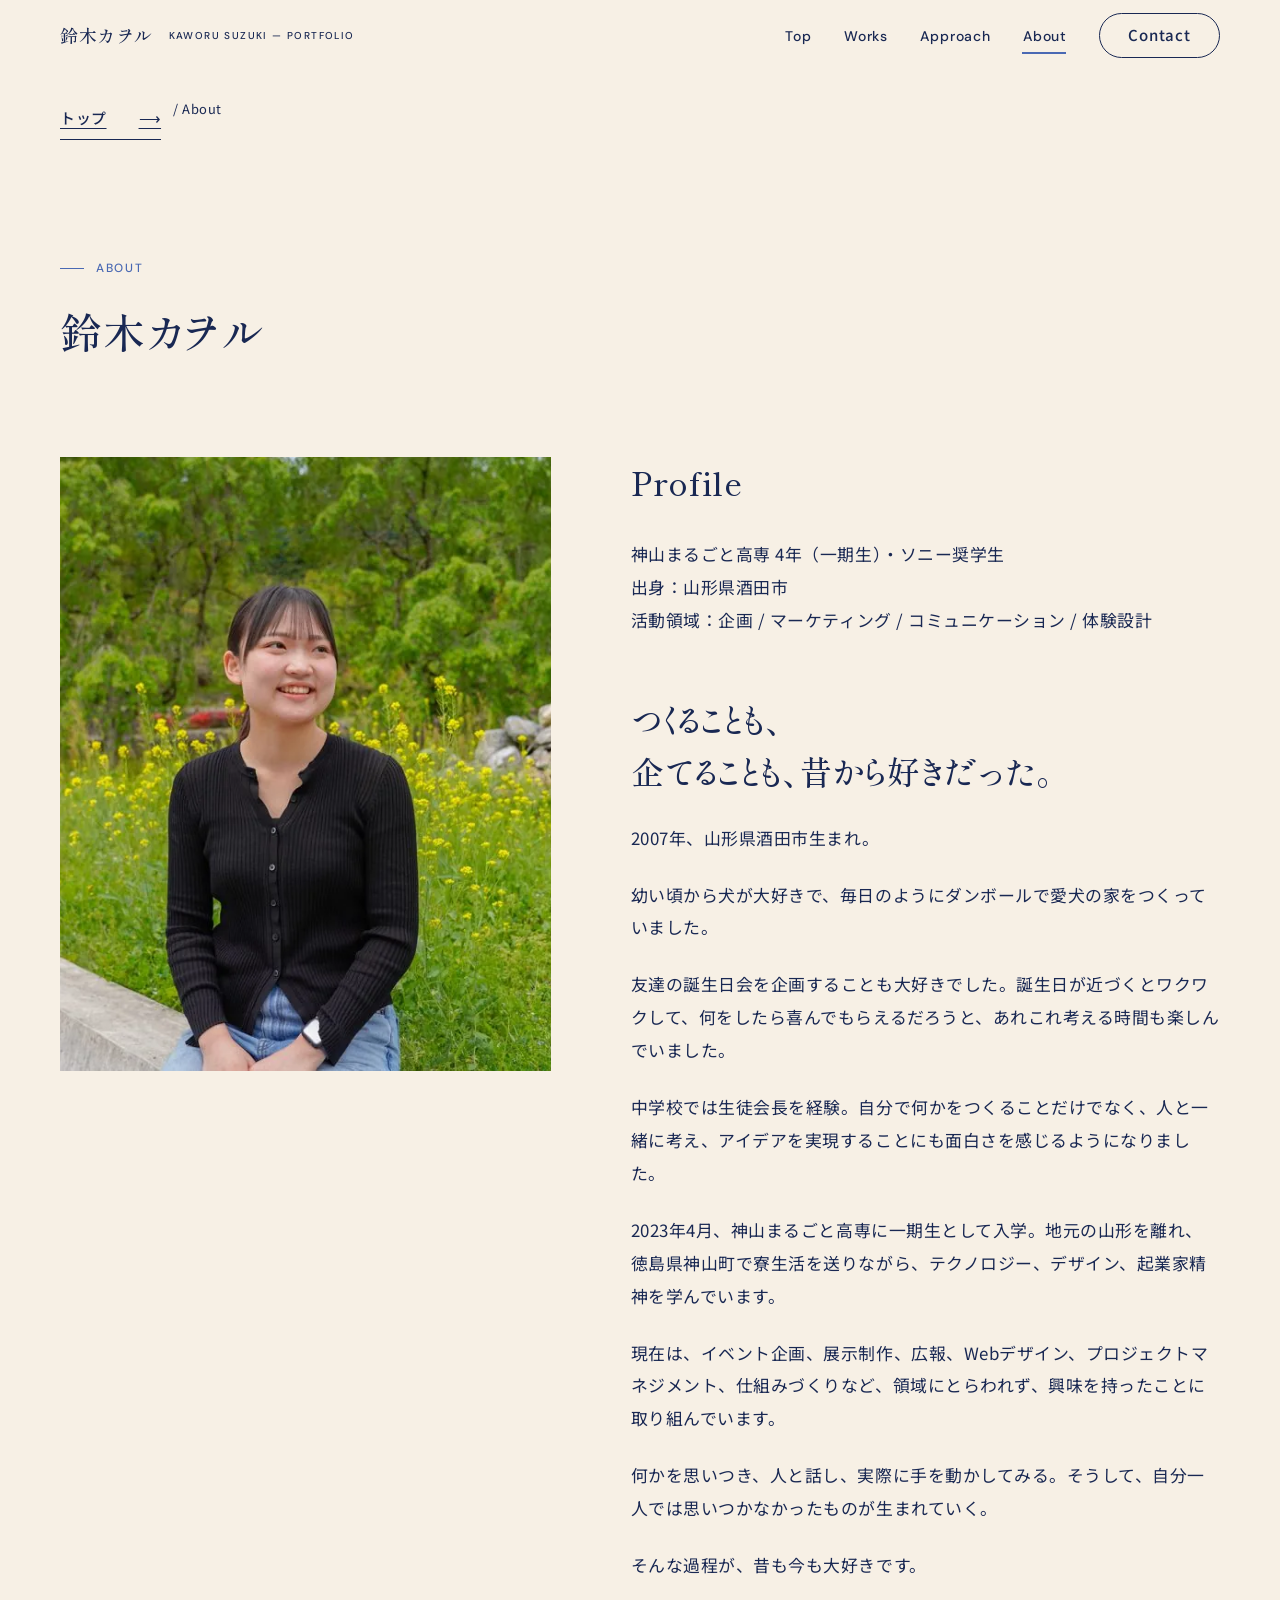
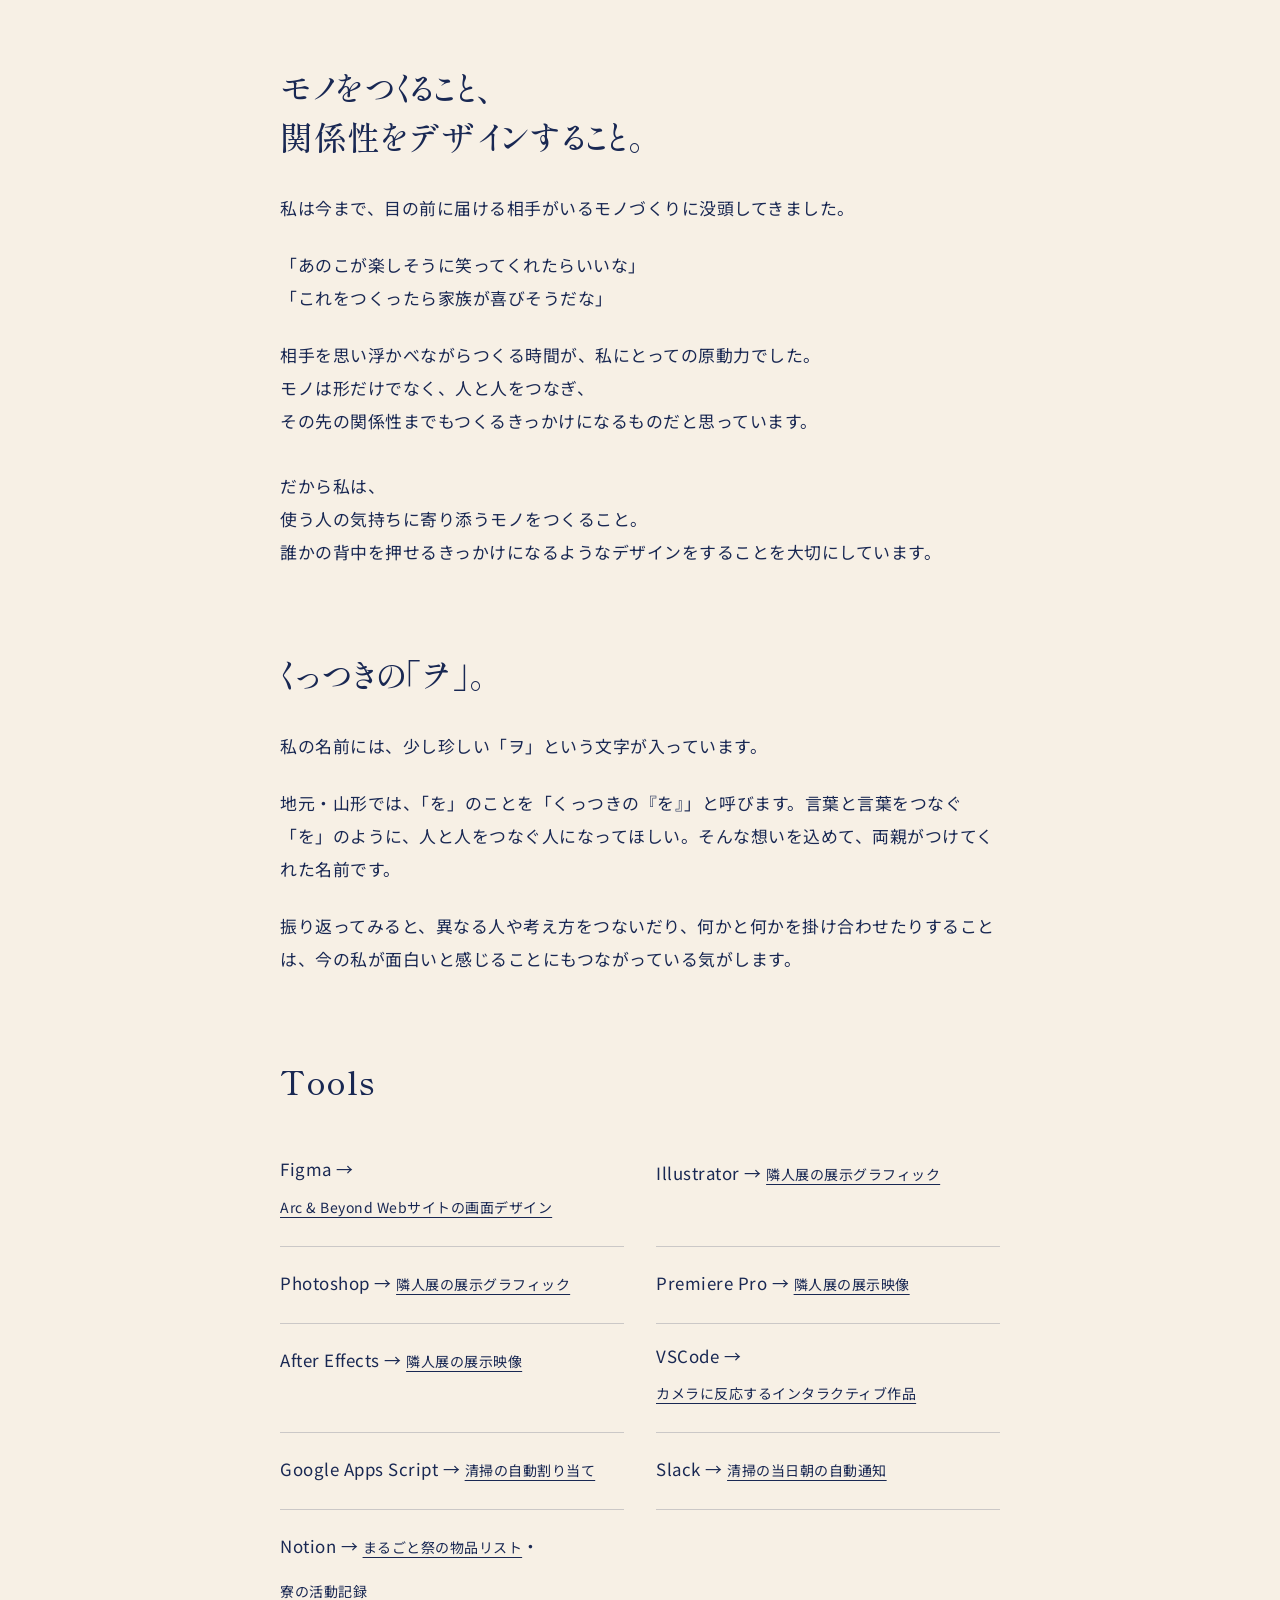
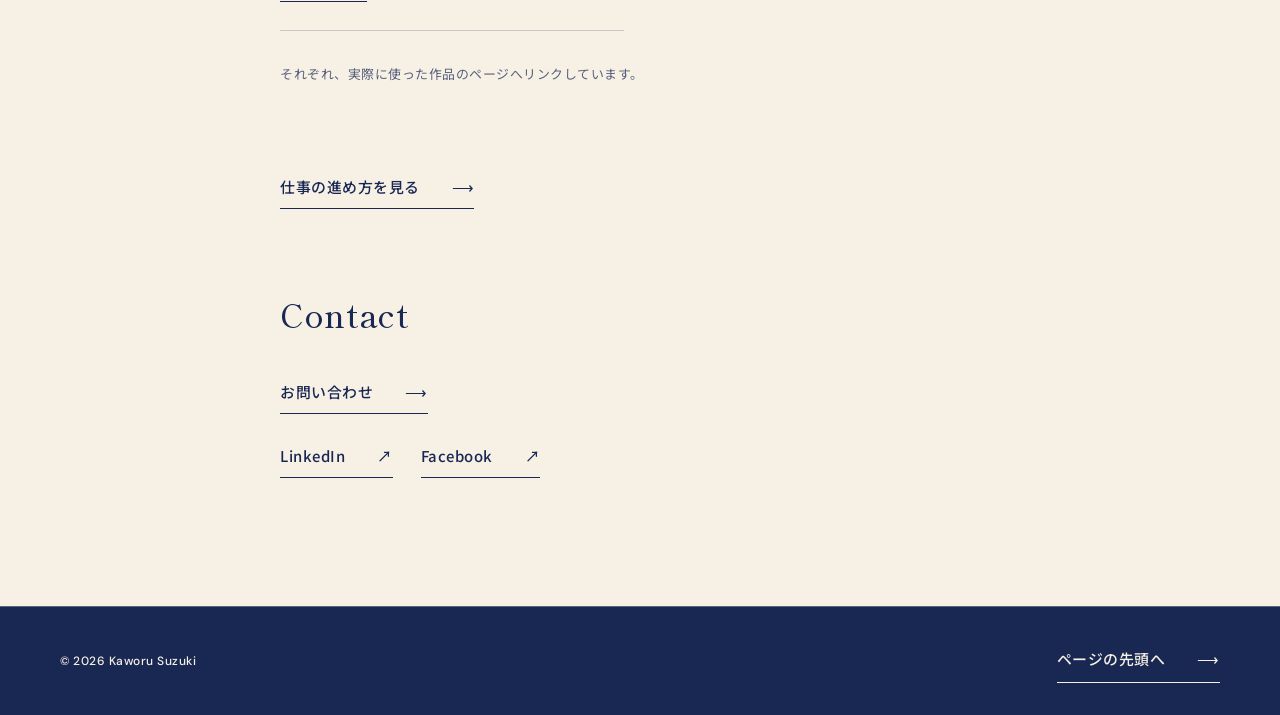
==== commit 3c0f8e3d: "Update hero, Approach and About copy" ====
--- a/about.html
+++ b/about.html
@@ -75,22 +75,11 @@
 <section class="about-intro">
 <p class="eyebrow">About</p>
 <h1>鈴木カヲル</h1>
-<p class="about-poem">
-        モノの見えかたが変わる。<br>
-        ヒトの見えかたが変わる。<br>
-        少し、日々が楽しくなる。<br>
-<br>
-        モノとモノ、モノとヒト。<br>
-        ヒトとヒト、今日と明日。<br>
-<br>
-        少しの関係性が変わる。<br>
-        その瞬間を、私はつくりたいのです。
-</p>
 </section>
 <section class="about-biography">
 <div>
 <figure class="detail-photo ">
-<button class="photo-button" data-lightbox type="button" aria-label="鈴木カヲルのプロフィール写真を拡大">
+<button class="photo-button" data-lightbox data-lightbox-nocaption type="button" aria-label="鈴木カヲルのプロフィール写真を拡大">
 <picture>
 <source type="image/webp" srcset="assets/img/profile/profile-approved-800.webp 800w, assets/img/profile/profile-approved-1600.webp 1000w" sizes="(max-width:767px) 100vw, 1160px">
 <img src="assets/img/profile/profile-approved-1600.jpg" srcset="assets/img/profile/profile-approved-800.jpg 800w, assets/img/profile/profile-approved-1600.jpg 1000w" sizes="(max-width:767px) 100vw, 1160px" data-full="assets/img/profile/profile-approved-1600.webp" width="1000" height="666" alt="鈴木カヲルのプロフィール写真" decoding="async" fetchpriority="high">
@@ -100,23 +89,16 @@
 </div>
 <div>
 <h2>Profile</h2>
-<p>神山まるごと高専 4年（一期生）・ソニー奨学生<br>出身：山形県酒田市</p>
-<p>
-        2007年山形県酒田市生まれ。<br>
-        犬が大好きで、毎日のようにダンボールで愛犬の家を工作し没頭。
-      </p>
-<p>
-        中学校では生徒会長を務め、モノや体験で関係性をつくれることに気づき、
-        モノづくり/体験設計に興味を持ち始める。
-      </p>
-<p>
-        2023年4月に神山まるごと高専へ入学し、
-        現在も徳島県神山町で寮生活を送っている。
-      </p>
-<p>
-        イベント企画から始まり、広報、展示体制の構築、プロジェクトマネージャーなど、
-        多角的なアプローチで関係性のデザインに取り組んできました。
-      </p>
+<p>神山まるごと高専 4年（一期生）・ソニー奨学生<br>出身：山形県酒田市<br>活動領域：企画 / マーケティング / コミュニケーション / 体験設計</p>
+<h3 class="about-story-title">つくることも、<br>企てることも、<wbr>昔から好きだった。</h3>
+<p>2007年、山形県酒田市生まれ。</p>
+<p>幼い頃から犬が大好きで、毎日のようにダンボールで愛犬の家をつくっていました。</p>
+<p>友達の誕生日会を企画することも大好きでした。誕生日が近づくとワクワクして、何をしたら喜んでもらえるだろうと、あれこれ考える時間も楽しんでいました。</p>
+<p>中学校では生徒会長を経験。自分で何かをつくることだけでなく、人と一緒に考え、アイデアを実現することにも面白さを感じるようになりました。</p>
+<p>2023年4月、神山まるごと高専に一期生として入学。地元の山形を離れ、徳島県神山町で寮生活を送りながら、テクノロジー、デザイン、起業家精神を学んでいます。</p>
+<p>現在は、イベント企画、展示制作、広報、Webデザイン、プロジェクトマネジメント、仕組みづくりなど、領域にとらわれず、興味を持ったことに取り組んでいます。</p>
+<p>何かを思いつき、人と話し、実際に手を動かしてみる。そうして、自分一人では思いつかなかったものが生まれていく。</p>
+<p>そんな過程が、昔も今も大好きです。</p>
 </div>
 </section>
 <div class="about-content">
@@ -140,8 +122,10 @@
         </p>
 </section>
 <section>
-<h2>カヲルの「ヲ」</h2>
-<p>カヲルの「ヲ」に両親が込めてくれた想いを、私はすごく気に入っています。私の地元・山形では、“くっつきの「を」”と表現します。言葉と言葉をつなげる「を」のように、人と人をつなげる人になってほしい。この名前をきっかけに、関係性について考えるようになりました。</p>
+<h2>くっつきの「ヲ」。</h2>
+<p>私の名前には、少し珍しい「ヲ」という文字が入っています。</p>
+<p>地元・山形では、「を」のことを「くっつきの『を』」と呼びます。言葉と言葉をつなぐ「を」のように、人と人をつなぐ人になってほしい。そんな想いを込めて、両親がつけてくれた名前です。</p>
+<p>振り返ってみると、異なる人や考え方をつないだり、何かと何かを掛け合わせたりすることは、今の私が面白いと感じることにもつながっている気がします。</p>
 </section>
 <section>
 <h2>Tools</h2>
--- a/css/pages.css
+++ b/css/pages.css
@@ -1,8 +1,8 @@
-.hero{position:relative;display:grid;grid-template-columns:1fr 1fr;min-height:640px;height:min(calc(100svh - 72px),860px)}.hero-copy{padding:80px 40px 48px max(var(--pad-x),calc((100vw - var(--container))/2));align-self:center}.hero .eyebrow{font-size:10px;letter-spacing:.12em;margin-bottom:24px;white-space:nowrap}.hero-kicker{font:400 20px/1.6 var(--f-display);color:var(--c-blue);margin-bottom:16px}.hero h1{font-size:var(--t-display-xl);line-height:1.38;letter-spacing:.02em}.hero h1>span{display:block;white-space:nowrap}.marker{position:relative;isolation:isolate;display:inline-block}.marker:after{content:'';position:absolute;inset:60% -2px 0;background:var(--c-yellow);z-index:-1;transform-origin:left;animation:marker-in .7s .4s var(--ease) both}.hero-lead{font-size:var(--t-lead);line-height:2;max-width:480px;margin-top:24px}.hero-profile{font-size:var(--t-body-s);line-height:1.85;color:var(--c-navy-72);max-width:480px;margin-top:24px}.hero-actions{display:flex;align-items:center;gap:32px;flex-wrap:wrap;margin-top:32px}.hero-photo{position:relative;min-width:0}.hero-photo img{width:100%;height:100%;object-fit:cover;object-position:62% 50%}.hero-photo picture{height:100%;display:block}.hero-photo figcaption{position:absolute;bottom:0;left:0;margin:0;padding:8px 12px;background:var(--c-cream)}.hero-photo figcaption span{color:var(--c-tangelo);font-size:24px;margin-right:8px}.how-i-work{border-top:1px solid var(--c-navy-10);display:grid;grid-template-columns:repeat(5,1fr);padding-block:24px;list-style:none;margin-block:0;gap:24px}.how-i-work li{margin:0;display:flex;align-items:center;gap:12px;font-size:15px}.how-i-work b{font:500 13px var(--f-en);color:var(--c-blue)}.how-i-work li:not(:last-child):after{content:'→';margin-left:auto;color:var(--c-navy-20)}.works-section{padding-top:96px}.works-heading{display:grid;grid-template-columns:7fr 4fr;gap:96px;align-items:end}.works-index{list-style:none;padding:0;margin:0}.works-index li{margin:0;border-bottom:1px solid var(--c-navy-20)}.works-index a{display:flex;gap:16px;min-height:44px;align-items:center;font-size:12px}.works-index span{color:var(--c-blue);font-family:var(--f-en)}.work-feature{position:relative;margin-top:80px;margin-bottom:112px}.work-feature>.work-number{position:absolute;top:-44px;left:0;z-index:1;background:var(--c-cream);padding-right:16px}.work-feature>.image-link img{aspect-ratio:16/9;object-position:50% 40%}.work-feature .work-copy{display:grid;grid-template-columns:5fr 6fr;gap:96px;margin-top:40px}.work-title{font:500 var(--t-heading-m)/1.5 var(--f-display);word-break:keep-all;overflow-wrap:anywhere;margin-top:24px}.work-meta{display:flex;align-items:center;flex-wrap:wrap;gap:16px;margin-bottom:16px}.work-summary{font-size:var(--t-body-s);line-height:1.85}.affiliation{padding:112px 0;margin-bottom:112px}.affiliation-head{display:grid;grid-template-columns:1fr 1fr;gap:48px;align-items:end;margin-bottom:96px}.affiliation-head h2{font-size:var(--t-heading-l)}.affiliation-head p{font-size:var(--t-body-s)}.affiliation-grid{display:grid;grid-template-columns:1fr 1fr;gap:24px}.affiliation__item:nth-child(2){transform:translateY(-48px)}.affiliation__item .work-meta{margin-top:24px}.affiliation__item .label{color:var(--c-yellow)}.affiliation__item .work-title{margin:16px 0 24px;max-width:490px}.affiliation__item .image-link{background:var(--c-soft);padding:16px}.affiliation__item .image-link img{aspect-ratio:16/10;object-fit:cover;object-position:top}.pending-visual{aspect-ratio:16/10;border:1px solid var(--c-cream-30);display:flex;flex-direction:column;justify-content:center;align-items:center;gap:24px}.pending-visual strong{font:400 64px/1 var(--f-display)}.pending-visual span{font-size:13px;color:var(--c-cream-72)}.pending-text{font-size:14px;display:inline-block;padding:12px 0;border-bottom:1px solid var(--c-cream-30)}.work-gallery{display:grid;grid-template-columns:7fr 5fr;gap:24px;margin-bottom:112px;position:relative}.gallery-main{position:relative}.gallery-main .work-number{position:absolute;top:-44px;left:0;background:var(--c-cream);padding-right:16px;z-index:1}.gallery-main .image-link img{aspect-ratio:4/5;object-position:40% center}.gallery-side{padding-top:80px}.gallery-thumbs{display:grid;gap:24px;margin-bottom:32px}.gallery-thumbs img{width:100%;aspect-ratio:3/2;object-fit:cover}.gallery-side .work-title{margin:24px 0}.work-gallery>.timeline{grid-column:1/-1;margin-top:16px}.work-data{background:var(--c-alice);border-radius:8px;padding:64px;display:grid;grid-template-columns:1fr 1fr;gap:48px;margin-bottom:128px}.work-data .work-title{margin:24px 0}.work-data .work-number{font-size:40px;margin-right:24px}.work-data .bar-chart{padding:0;align-self:center}.other{background:var(--c-alice)}.other-grid{display:grid;grid-template-columns:1fr 1fr;gap:48px}.other__item+.other__item{border-left:1px solid var(--c-navy-20);padding-left:48px}.other__item .work-title{margin:24px 0}.other__item .activity-name{margin-top:16px;font-weight:700}.other__item p{font-size:var(--t-body-s)}.activity-list{list-style:none;padding:0;margin:32px 0}.activity-list li{border-top:1px solid var(--c-navy-20);padding-top:24px;margin-top:24px}.activity-list h4{font-size:15px;margin-bottom:8px}.approach-intro{display:grid;grid-template-columns:5fr 6fr;gap:96px}.approach-intro h2{font-size:var(--t-heading-l)}.approach-steps{display:grid;grid-template-columns:repeat(5,1fr);gap:24px;margin-top:64px}.approach-step+.approach-step{padding-left:24px;border-left:1px solid var(--c-navy-20)}.approach-step .number{font:500 40px/1 var(--f-en);color:var(--c-blue)}.approach-step h3{margin:24px 0 12px}.approach-step p{font-size:var(--t-body-s)}.approach-step .evidence{font-size:var(--t-caption);margin-top:16px;color:var(--c-navy-72)}.evidence a{color:var(--c-blue);text-decoration:underline;text-underline-offset:4px;display:inline-block;min-height:44px}.profile{display:grid;grid-template-columns:5fr 6fr;gap:96px;align-items:center;padding-bottom:128px}.profile-photo img{aspect-ratio:4/5;object-fit:cover;object-position:48% center}.profile h2{font-size:40px}.profile dl{margin:32px 0}.profile dl>div{display:grid;grid-template-columns:80px 1fr;gap:16px;padding:16px 0;border-top:1px solid var(--c-navy-20);font-size:var(--t-body-s)}.profile dt{color:var(--c-navy-72);font-size:var(--t-caption)}.profile dd{margin:0}.wo-story{margin:40px 0 24px;min-height:150px}.wo-dropcap{float:left;position:relative;isolation:isolate;font:120px/1 var(--f-display);color:var(--c-blue);margin:0 24px 16px 0}.wo-dropcap:after{content:'';width:96px;height:96px;border-radius:50%;position:absolute;background:var(--c-yellow);left:-8px;bottom:-8px;z-index:-1}.wo-story p{font-size:var(--t-body-s)}.contact .container{display:grid;grid-template-columns:5fr 6fr;gap:96px}.contact h2{font-size:var(--t-heading-l);margin-bottom:32px}.contact p{font-size:var(--t-body-s);line-height:1.95}.email{font-family:var(--f-en);font-size:20px;border-bottom:2px solid var(--c-yellow);margin-top:32px;display:inline-block;overflow-wrap:anywhere}.contact-form{display:grid;gap:24px}.contact-form label{display:block;margin-bottom:8px;font-size:14px}.contact-form input,.contact-form textarea{width:100%;background:var(--c-cream);color:var(--c-navy);border:1px solid transparent;border-radius:4px;min-height:52px;padding:12px 16px;line-height:1.6;font-size:16px}.contact-form textarea{min-height:176px;resize:vertical}.contact-form .btn{justify-self:start}.contact-form button:disabled{opacity:.7;cursor:wait}.contact-success{padding:40px;border:1px solid var(--c-cream-30)}.breadcrumb{padding:24px 0;font-size:var(--t-caption);display:flex;gap:12px;flex-wrap:wrap}.breadcrumb a{text-decoration:underline;text-underline-offset:4px}.affiliation-bar{display:flex;justify-content:space-between;align-items:center;padding:16px 24px;gap:24px;font-size:13px}.affiliation-bar nav{display:flex;gap:24px}.affiliation-bar [aria-current]{border-bottom:2px solid var(--c-yellow)}.case-hero{padding:64px 0}.case-hero h1{max-width:900px;margin:24px 0}.case-name{font-size:var(--t-heading-s);margin-bottom:32px}.case-overview{max-width:800px}.case-meta{display:grid;grid-template-columns:1fr 2fr;gap:24px;border-top:1px solid var(--c-navy-20);margin-top:40px;padding-top:24px;font-size:var(--t-body-s)}.case-meta .role-line{grid-column:1/-1;margin:0}.case-visual{margin-top:48px}.case-visual img{width:100%;aspect-ratio:16/9;object-fit:cover}.case-visual--gallery img{aspect-ratio:21/9}.case-visual--data{padding:64px;background:var(--c-alice);border-radius:8px}.case-visual--data .stats{margin:0;grid-template-columns:1fr 1fr}.browser-visual{background:var(--c-soft);padding:64px;position:relative}.browser-frame{border:8px solid var(--c-white);border-top-width:24px;border-radius:8px;overflow:hidden}.browser-frame img{aspect-ratio:16/10;object-fit:cover;object-position:top}.browser-mobile{position:absolute;right:24px;bottom:24px;width:20%;border:6px solid var(--c-white);border-radius:8px}.browser-mobile img{width:100%;aspect-ratio:9/19.5;object-fit:cover;object-position:top}.key-points{display:grid;grid-template-columns:repeat(3,1fr);gap:32px;border-block:1px solid var(--c-navy-20);padding:32px 0}.key-points h2{font:500 12px/1.4 var(--f-en);color:var(--c-blue);letter-spacing:.14em;margin-bottom:16px}.key-points p{font-size:var(--t-body-s)}.case-layout{display:grid;grid-template-columns:240px minmax(0,1fr);gap:96px;padding-block:80px 128px}.case-toc{align-self:start;position:sticky;top:104px;display:grid;gap:8px}.case-toc a{min-height:44px;display:flex;align-items:center;font-size:14px;border-left:2px solid transparent;padding-left:16px}.case-toc a[aria-current]{border-color:var(--c-blue);color:var(--c-blue)}.case-body>section+section{margin-top:80px}.case-body h2{margin-bottom:32px}.case-body p{white-space:pre-line}.process-step{padding-top:32px;margin-top:32px;border-top:1px solid var(--c-navy-20)}.process-step h3{display:flex;align-items:baseline;gap:24px;margin-bottom:24px}.process-step .number{font:500 32px/1 var(--f-en);color:var(--c-blue)}.process-step .bar-chart{margin-top:32px}.budget-diagram{display:grid;gap:12px;margin-top:32px;background:var(--c-alice);padding:32px;border-radius:8px}.budget-diagram>div{padding:16px 24px;background:var(--c-cream);border:1px solid var(--c-navy-20)}.budget-diagram>div:first-child{background:var(--c-navy);color:var(--c-cream)}.budget-diagram small{display:block}.budget-diagram strong{font-size:20px}.project-dots{display:grid;grid-template-columns:repeat(10,16px);gap:8px;margin:24px 0}.project-dots span{width:16px;height:16px;background:var(--c-soft)}.flow{margin-top:32px;gap:16px}.flow>div{border:2px solid var(--c-navy);padding:24px;font-size:var(--t-body-s);border-radius:8px}.flow>div.shared{border-color:var(--c-soft)}.flow strong{display:block;margin-bottom:16px}.sitemap{display:flex;gap:8px;flex-wrap:wrap;margin-top:24px}.sitemap span{padding:8px 16px;border:1px solid var(--c-navy-20);font-size:14px}.next-works{padding:64px 0;background:var(--c-alice)}.next-grid{display:grid;grid-template-columns:1fr 1fr;gap:48px;margin:32px 0}.next-grid a{display:grid;grid-template-columns:96px 1fr;gap:24px;align-items:center;padding-block:16px;border-top:1px solid var(--c-navy-20);font-size:var(--t-body-s)}.next-grid img{width:96px;height:80px;object-fit:cover}.next-grid small{display:block;font-size:12px}.about-intro{padding:96px 0}.about-intro h1{font-size:var(--t-heading-l);margin-bottom:48px}.about-poem{font:22px/2.2 var(--f-display)}.about-content{padding-bottom:128px}.about-content>section{margin-top:80px}.about-content h2{margin-bottom:32px}.tools-list{display:flex;gap:12px;flex-wrap:wrap;margin:24px 0 32px}.tools-list span{border:1px solid var(--c-navy-20);padding:12px 16px;font-family:var(--f-en)}.extra-projects:not(:empty){padding-bottom:96px}.extra-project{padding-block:32px;border-top:1px solid var(--c-navy-20)}.extra-project .work-title{margin:16px 0}.extra-project img{max-height:400px;object-fit:contain}.case-generic{padding:64px 0 128px}.case-generic section{margin-top:64px}.case-generic h2{margin-bottom:24px}
+.hero{position:relative;display:grid;grid-template-columns:1fr 1fr;min-height:640px;height:min(calc(100svh - 72px),860px)}.hero-copy{padding:80px 40px 48px max(var(--pad-x),calc((100vw - var(--container))/2));align-self:center}.hero .eyebrow{font-size:10px;letter-spacing:.12em;margin-bottom:24px;white-space:nowrap}.hero-kicker{font:400 20px/1.6 var(--f-display);color:var(--c-blue);margin-bottom:16px}.hero h1{font-size:var(--t-display-xl);line-height:1.38;letter-spacing:.02em}.hero h1>span{display:block;white-space:nowrap}.marker{position:relative;isolation:isolate;display:inline-block}.marker:after{content:'';position:absolute;inset:60% -2px 0;background:var(--c-yellow);z-index:-1;transform-origin:left;animation:marker-in .7s .4s var(--ease) both}.hero-lead{font-size:var(--t-lead);line-height:2;max-width:480px;margin-top:24px}.hero-profile{font-size:var(--t-body-s);line-height:1.85;color:var(--c-navy-72);max-width:480px;margin-top:24px}.hero-actions{display:flex;align-items:center;gap:32px;flex-wrap:wrap;margin-top:32px}.hero-photo{position:relative;min-width:0}.hero-photo img{width:100%;height:100%;object-fit:cover;object-position:62% 50%}.hero-photo picture{height:100%;display:block}.hero-photo figcaption{position:absolute;bottom:0;left:0;margin:0;padding:8px 12px;background:var(--c-cream)}.hero-photo figcaption span{color:var(--c-tangelo);font-size:24px;margin-right:8px}.how-i-work{border-top:1px solid var(--c-navy-10);display:grid;grid-template-columns:repeat(5,1fr);padding-block:24px;list-style:none;margin-block:0;gap:24px}.how-i-work li{margin:0;display:flex;align-items:center;gap:12px;font-size:15px}.how-i-work b{font:500 13px var(--f-en);color:var(--c-blue)}.how-i-work li:not(:last-child):after{content:'→';margin-left:auto;color:var(--c-navy-20)}.works-section{padding-top:96px}.works-heading{display:grid;grid-template-columns:7fr 4fr;gap:96px;align-items:end}.works-index{list-style:none;padding:0;margin:0}.works-index li{margin:0;border-bottom:1px solid var(--c-navy-20)}.works-index a{display:flex;gap:16px;min-height:44px;align-items:center;font-size:12px}.works-index span{color:var(--c-blue);font-family:var(--f-en)}.work-feature{position:relative;margin-top:80px;margin-bottom:112px}.work-feature>.work-number{position:absolute;top:-44px;left:0;z-index:1;background:var(--c-cream);padding-right:16px}.work-feature>.image-link img{aspect-ratio:16/9;object-position:50% 40%}.work-feature .work-copy{display:grid;grid-template-columns:5fr 6fr;gap:96px;margin-top:40px}.work-title{font:500 var(--t-heading-m)/1.5 var(--f-display);word-break:keep-all;overflow-wrap:anywhere;margin-top:24px}.work-meta{display:flex;align-items:center;flex-wrap:wrap;gap:16px;margin-bottom:16px}.work-summary{font-size:var(--t-body-s);line-height:1.85}.affiliation{padding:112px 0;margin-bottom:112px}.affiliation-head{display:grid;grid-template-columns:1fr 1fr;gap:48px;align-items:end;margin-bottom:96px}.affiliation-head h2{font-size:var(--t-heading-l)}.affiliation-head p{font-size:var(--t-body-s)}.affiliation-grid{display:grid;grid-template-columns:1fr 1fr;gap:24px}.affiliation__item:nth-child(2){transform:translateY(-48px)}.affiliation__item .work-meta{margin-top:24px}.affiliation__item .label{color:var(--c-yellow)}.affiliation__item .work-title{margin:16px 0 24px;max-width:490px}.affiliation__item .image-link{background:var(--c-soft);padding:16px}.affiliation__item .image-link img{aspect-ratio:16/10;object-fit:cover;object-position:top}.pending-visual{aspect-ratio:16/10;border:1px solid var(--c-cream-30);display:flex;flex-direction:column;justify-content:center;align-items:center;gap:24px}.pending-visual strong{font:400 64px/1 var(--f-display)}.pending-visual span{font-size:13px;color:var(--c-cream-72)}.pending-text{font-size:14px;display:inline-block;padding:12px 0;border-bottom:1px solid var(--c-cream-30)}.work-gallery{display:grid;grid-template-columns:7fr 5fr;gap:24px;margin-bottom:112px;position:relative}.gallery-main{position:relative}.gallery-main .work-number{position:absolute;top:-44px;left:0;background:var(--c-cream);padding-right:16px;z-index:1}.gallery-main .image-link img{aspect-ratio:4/5;object-position:40% center}.gallery-side{padding-top:80px}.gallery-thumbs{display:grid;gap:24px;margin-bottom:32px}.gallery-thumbs img{width:100%;aspect-ratio:3/2;object-fit:cover}.gallery-side .work-title{margin:24px 0}.work-gallery>.timeline{grid-column:1/-1;margin-top:16px}.work-data{background:var(--c-alice);border-radius:8px;padding:64px;display:grid;grid-template-columns:1fr 1fr;gap:48px;margin-bottom:128px}.work-data .work-title{margin:24px 0}.work-data .work-number{font-size:40px;margin-right:24px}.work-data .bar-chart{padding:0;align-self:center}.other{background:var(--c-alice)}.other-grid{display:grid;grid-template-columns:1fr 1fr;gap:48px}.other__item+.other__item{border-left:1px solid var(--c-navy-20);padding-left:48px}.other__item .work-title{margin:24px 0}.other__item .activity-name{margin-top:16px;font-weight:700}.other__item p{font-size:var(--t-body-s)}.activity-list{list-style:none;padding:0;margin:32px 0}.activity-list li{border-top:1px solid var(--c-navy-20);padding-top:24px;margin-top:24px}.activity-list h4{font-size:15px;margin-bottom:8px}.approach-intro{display:grid;grid-template-columns:5fr 6fr;gap:96px}.approach-intro h2{font-size:var(--t-heading-l)}.approach-steps{display:grid;grid-template-columns:repeat(5,1fr);gap:24px;margin-top:64px}.approach-step+.approach-step{padding-left:24px;border-left:1px solid var(--c-navy-20)}.approach-step .number{font:500 40px/1 var(--f-en);color:var(--c-blue)}.approach-step h3{margin:24px 0 12px}.approach-step p{font-size:var(--t-body-s)}.approach-step .evidence{font-size:var(--t-caption);margin-top:16px;color:var(--c-navy-72)}.evidence a{color:var(--c-blue);text-decoration:underline;text-underline-offset:4px;display:inline-block;min-height:44px}.profile{display:grid;grid-template-columns:5fr 6fr;gap:96px;align-items:center;padding-bottom:128px}.profile-photo img{aspect-ratio:4/5;object-fit:cover;object-position:48% center}.profile h2{font-size:40px}.profile dl{margin:32px 0}.profile dl>div{display:grid;grid-template-columns:80px 1fr;gap:16px;padding:16px 0;border-top:1px solid var(--c-navy-20);font-size:var(--t-body-s)}.profile dt{color:var(--c-navy-72);font-size:var(--t-caption)}.profile dd{margin:0}.wo-story{margin:40px 0 24px;min-height:150px}.wo-dropcap{float:left;position:relative;isolation:isolate;font:120px/1 var(--f-display);color:var(--c-blue);margin:0 24px 16px 0}.wo-dropcap:after{content:'';width:96px;height:96px;border-radius:50%;position:absolute;background:var(--c-yellow);left:-8px;bottom:-8px;z-index:-1}.wo-story p{font-size:var(--t-body-s)}.contact .container{display:grid;grid-template-columns:5fr 6fr;gap:96px}.contact h2{font-size:var(--t-heading-l);margin-bottom:32px}.contact p{font-size:var(--t-body-s);line-height:1.95}.email{font-family:var(--f-en);font-size:20px;border-bottom:2px solid var(--c-yellow);margin-top:32px;display:inline-block;overflow-wrap:anywhere}.contact-form{display:grid;gap:24px}.contact-form label{display:block;margin-bottom:8px;font-size:14px}.contact-form input,.contact-form textarea{width:100%;background:var(--c-cream);color:var(--c-navy);border:1px solid transparent;border-radius:4px;min-height:52px;padding:12px 16px;line-height:1.6;font-size:16px}.contact-form textarea{min-height:176px;resize:vertical}.contact-form .btn{justify-self:start}.contact-form button:disabled{opacity:.7;cursor:wait}.contact-success{padding:40px;border:1px solid var(--c-cream-30)}.breadcrumb{padding:24px 0;font-size:var(--t-caption);display:flex;gap:12px;flex-wrap:wrap}.breadcrumb a{text-decoration:underline;text-underline-offset:4px}.affiliation-bar{display:flex;justify-content:space-between;align-items:center;padding:16px 24px;gap:24px;font-size:13px}.affiliation-bar nav{display:flex;gap:24px}.affiliation-bar [aria-current]{border-bottom:2px solid var(--c-yellow)}.case-hero{padding:64px 0}.case-hero h1{max-width:900px;margin:24px 0}.case-name{font-size:var(--t-heading-s);margin-bottom:32px}.case-overview{max-width:800px}.case-meta{display:grid;grid-template-columns:1fr 2fr;gap:24px;border-top:1px solid var(--c-navy-20);margin-top:40px;padding-top:24px;font-size:var(--t-body-s)}.case-meta .role-line{grid-column:1/-1;margin:0}.case-visual{margin-top:48px}.case-visual img{width:100%;aspect-ratio:16/9;object-fit:cover}.case-visual--gallery img{aspect-ratio:21/9}.case-visual--data{padding:64px;background:var(--c-alice);border-radius:8px}.case-visual--data .stats{margin:0;grid-template-columns:1fr 1fr}.browser-visual{background:var(--c-soft);padding:64px;position:relative}.browser-frame{border:8px solid var(--c-white);border-top-width:24px;border-radius:8px;overflow:hidden}.browser-frame img{aspect-ratio:16/10;object-fit:cover;object-position:top}.browser-mobile{position:absolute;right:24px;bottom:24px;width:20%;border:6px solid var(--c-white);border-radius:8px}.browser-mobile img{width:100%;aspect-ratio:9/19.5;object-fit:cover;object-position:top}.key-points{display:grid;grid-template-columns:repeat(3,1fr);gap:32px;border-block:1px solid var(--c-navy-20);padding:32px 0}.key-points h2{font:500 12px/1.4 var(--f-en);color:var(--c-blue);letter-spacing:.14em;margin-bottom:16px}.key-points p{font-size:var(--t-body-s)}.case-layout{display:grid;grid-template-columns:240px minmax(0,1fr);gap:96px;padding-block:80px 128px}.case-toc{align-self:start;position:sticky;top:104px;display:grid;gap:8px}.case-toc a{min-height:44px;display:flex;align-items:center;font-size:14px;border-left:2px solid transparent;padding-left:16px}.case-toc a[aria-current]{border-color:var(--c-blue);color:var(--c-blue)}.case-body>section+section{margin-top:80px}.case-body h2{margin-bottom:32px}.case-body p{white-space:pre-line}.process-step{padding-top:32px;margin-top:32px;border-top:1px solid var(--c-navy-20)}.process-step h3{display:flex;align-items:baseline;gap:24px;margin-bottom:24px}.process-step .number{font:500 32px/1 var(--f-en);color:var(--c-blue)}.process-step .bar-chart{margin-top:32px}.budget-diagram{display:grid;gap:12px;margin-top:32px;background:var(--c-alice);padding:32px;border-radius:8px}.budget-diagram>div{padding:16px 24px;background:var(--c-cream);border:1px solid var(--c-navy-20)}.budget-diagram>div:first-child{background:var(--c-navy);color:var(--c-cream)}.budget-diagram small{display:block}.budget-diagram strong{font-size:20px}.project-dots{display:grid;grid-template-columns:repeat(10,16px);gap:8px;margin:24px 0}.project-dots span{width:16px;height:16px;background:var(--c-soft)}.flow{margin-top:32px;gap:16px}.flow>div{border:2px solid var(--c-navy);padding:24px;font-size:var(--t-body-s);border-radius:8px}.flow>div.shared{border-color:var(--c-soft)}.flow strong{display:block;margin-bottom:16px}.sitemap{display:flex;gap:8px;flex-wrap:wrap;margin-top:24px}.sitemap span{padding:8px 16px;border:1px solid var(--c-navy-20);font-size:14px}.next-works{padding:64px 0;background:var(--c-alice)}.next-grid{display:grid;grid-template-columns:1fr 1fr;gap:48px;margin:32px 0}.next-grid a{display:grid;grid-template-columns:96px 1fr;gap:24px;align-items:center;padding-block:16px;border-top:1px solid var(--c-navy-20);font-size:var(--t-body-s)}.next-grid img{width:96px;height:80px;object-fit:cover}.next-grid small{display:block;font-size:12px}.about-intro{padding:96px 0}.about-intro h1{font-size:var(--t-heading-l);margin-bottom:48px}.about-content{padding-bottom:128px}.about-content>section{margin-top:80px}.about-content h2{margin-bottom:32px}.tools-list{display:flex;gap:12px;flex-wrap:wrap;margin:24px 0 32px}.tools-list span{border:1px solid var(--c-navy-20);padding:12px 16px;font-family:var(--f-en)}.extra-projects:not(:empty){padding-bottom:96px}.extra-project{padding-block:32px;border-top:1px solid var(--c-navy-20)}.extra-project .work-title{margin:16px 0}.extra-project img{max-height:400px;object-fit:contain}.case-generic{padding:64px 0 128px}.case-generic section{margin-top:64px}.case-generic h2{margin-bottom:24px}
 @keyframes marker-in{from{transform:scaleX(0)}to{transform:scaleX(1)}}
 @media(min-width:1024px) and (max-height:850px){.hero{height:auto;min-height:640px}.hero-copy{padding-top:64px;padding-bottom:64px}}
 @media(max-width:1023px){.hero .eyebrow{font-size:9px;white-space:normal}.hero-copy{padding-top:48px;padding-right:24px}.hero h1{font-size:clamp(36px,4.7vw,54px)}.hero-lead{font-size:16px}.hero-profile{font-size:13px}.works-heading,.work-feature .work-copy,.approach-intro,.profile,.contact .container,.case-layout{gap:40px}.work-data{padding:40px;gap:32px}.bar-row{grid-template-columns:1fr;gap:8px}.case-layout{grid-template-columns:180px minmax(0,1fr)}.approach-steps{gap:16px}.approach-step+.approach-step{padding-left:16px}.approach-step h3{font-size:16px}.affiliation-head{margin-bottom:80px}}
-@media(max-width:767px){.hero{grid-template-columns:1fr;height:auto;min-height:0}.hero-copy{padding:40px 20px}.hero .eyebrow{font-size:9px;letter-spacing:.09em;gap:8px;margin-bottom:24px}.hero .eyebrow:before{width:16px}.hero-kicker{font-size:16px}.hero h1{font-size:36px}.hero-lead{margin-top:24px;max-width:none}.hero-profile{font-size:14px}.hero-actions{gap:24px;margin-top:32px}.hero-photo img{aspect-ratio:4/5;height:auto;object-position:70% 50%}.hero-photo figcaption{position:static;padding:8px 20px}.hero-photo figcaption span{display:none}.how-i-work{grid-template-columns:1fr;gap:0;padding-block:16px}.how-i-work li{height:44px;border-bottom:1px solid var(--c-navy-10)}.how-i-work li:not(:last-child):after{content:'↓'}.works-section{padding-top:72px}.works-heading{display:block}.works-index{display:none}.work-feature{margin-top:72px;margin-bottom:64px}.work-feature>.work-number,.gallery-main .work-number{top:-32px;font-size:56px}.work-feature>.image-link img{aspect-ratio:4/3}.work-feature .work-copy{display:block;margin-top:32px}.work-feature .work-summary{margin-top:24px}.work-meta{gap:12px}.stats--compact .stat strong{font-size:36px}.affiliation{padding-block:72px;margin-bottom:80px}.affiliation-head{display:block;margin-bottom:40px}.affiliation-head p{margin-top:24px}.affiliation-grid{grid-template-columns:1fr;gap:64px}.affiliation__item:nth-child(2){transform:none}.affiliation__item .image-link{padding:12px}.affiliation__item .work-title{margin-top:16px}.pending-visual{aspect-ratio:16/10}.work-gallery{display:block;margin-bottom:64px}.gallery-main .image-link img{aspect-ratio:4/5}.gallery-side{padding-top:16px}.gallery-thumbs{grid-template-columns:1fr 1fr;gap:16px}.gallery-thumbs img{aspect-ratio:1}.work-gallery>.timeline{margin-top:40px}.work-data{padding:24px;grid-template-columns:1fr;gap:40px;margin-bottom:72px}.work-data .work-title{font-size:25px}.other-grid{grid-template-columns:1fr;gap:64px}.other__item+.other__item{border-left:0;border-top:1px solid var(--c-navy-20);padding-left:0;padding-top:40px}.approach-intro,.approach-steps,.profile,.contact .container{grid-template-columns:1fr;gap:40px}.approach-intro h2 br{display:none}.approach-steps{margin-top:40px;gap:24px}.approach-step{border-top:1px solid var(--c-navy-20);padding-top:24px;display:grid;grid-template-columns:48px 1fr;gap:0 16px}.approach-step+.approach-step{border-left:0;padding-left:0}.approach-step .number{grid-row:1/4;font-size:32px}.approach-step h3{margin:0 0 12px;font-size:18px}.approach-step .evidence{margin-top:8px}.profile{padding-bottom:72px}.profile h2{font-size:32px}.profile-photo img{aspect-ratio:4/5}.contact{padding-block:80px}.contact .container{gap:48px}.case-hero{padding:40px 0}.case-hero h1{font-size:30px}.case-meta{grid-template-columns:1fr}.case-visual{margin-top:32px}.case-visual img{aspect-ratio:4/3}.case-visual--gallery img{aspect-ratio:4/3}.case-visual--data{padding:24px}.case-visual--data .stats{grid-template-columns:1fr;gap:40px}.browser-visual{padding:24px 24px 64px}.browser-mobile{width:24%;right:12px;bottom:12px}.key-points{grid-template-columns:1fr;gap:24px}.key-points>div+div{border-top:1px solid var(--c-navy-10);padding-top:24px}.case-layout{display:block;padding-block:48px 72px}.case-toc{display:none}.case-body>section+section{margin-top:64px}.process-step h3{gap:16px}.process-step .number{font-size:28px;flex:none}.budget-diagram{padding:24px}.budget-diagram>div{padding:16px}.affiliation-bar{display:block;padding:16px}.affiliation-bar nav{margin-top:12px;font-size:11px;gap:16px;flex-wrap:wrap}.next-grid{grid-template-columns:1fr;gap:24px}.about-intro{padding:64px 0}.about-poem{font-size:20px}.about-content{padding-bottom:72px}}
+@media(max-width:767px){.hero{grid-template-columns:1fr;height:auto;min-height:0}.hero-copy{padding:40px 20px}.hero .eyebrow{font-size:9px;letter-spacing:.09em;gap:8px;margin-bottom:24px}.hero .eyebrow:before{width:16px}.hero-kicker{font-size:16px}.hero h1{font-size:36px}.hero-lead{margin-top:24px;max-width:none}.hero-profile{font-size:14px}.hero-actions{gap:24px;margin-top:32px}.hero-photo img{aspect-ratio:4/5;height:auto;object-position:70% 50%}.hero-photo figcaption{position:static;padding:8px 20px}.hero-photo figcaption span{display:none}.how-i-work{grid-template-columns:1fr;gap:0;padding-block:16px}.how-i-work li{height:44px;border-bottom:1px solid var(--c-navy-10)}.how-i-work li:not(:last-child):after{content:'↓'}.works-section{padding-top:72px}.works-heading{display:block}.works-index{display:none}.work-feature{margin-top:72px;margin-bottom:64px}.work-feature>.work-number,.gallery-main .work-number{top:-32px;font-size:56px}.work-feature>.image-link img{aspect-ratio:4/3}.work-feature .work-copy{display:block;margin-top:32px}.work-feature .work-summary{margin-top:24px}.work-meta{gap:12px}.stats--compact .stat strong{font-size:36px}.affiliation{padding-block:72px;margin-bottom:80px}.affiliation-head{display:block;margin-bottom:40px}.affiliation-head p{margin-top:24px}.affiliation-grid{grid-template-columns:1fr;gap:64px}.affiliation__item:nth-child(2){transform:none}.affiliation__item .image-link{padding:12px}.affiliation__item .work-title{margin-top:16px}.pending-visual{aspect-ratio:16/10}.work-gallery{display:block;margin-bottom:64px}.gallery-main .image-link img{aspect-ratio:4/5}.gallery-side{padding-top:16px}.gallery-thumbs{grid-template-columns:1fr 1fr;gap:16px}.gallery-thumbs img{aspect-ratio:1}.work-gallery>.timeline{margin-top:40px}.work-data{padding:24px;grid-template-columns:1fr;gap:40px;margin-bottom:72px}.work-data .work-title{font-size:25px}.other-grid{grid-template-columns:1fr;gap:64px}.other__item+.other__item{border-left:0;border-top:1px solid var(--c-navy-20);padding-left:0;padding-top:40px}.approach-intro,.approach-steps,.profile,.contact .container{grid-template-columns:1fr;gap:40px}.approach-intro h2 br{display:none}.approach-steps{margin-top:40px;gap:24px}.approach-step{border-top:1px solid var(--c-navy-20);padding-top:24px;display:grid;grid-template-columns:48px 1fr;gap:0 16px}.approach-step+.approach-step{border-left:0;padding-left:0}.approach-step .number{grid-row:1/4;font-size:32px}.approach-step h3{margin:0 0 12px;font-size:18px}.approach-step .evidence{margin-top:8px}.profile{padding-bottom:72px}.profile h2{font-size:32px}.profile-photo img{aspect-ratio:4/5}.contact{padding-block:80px}.contact .container{gap:48px}.case-hero{padding:40px 0}.case-hero h1{font-size:30px}.case-meta{grid-template-columns:1fr}.case-visual{margin-top:32px}.case-visual img{aspect-ratio:4/3}.case-visual--gallery img{aspect-ratio:4/3}.case-visual--data{padding:24px}.case-visual--data .stats{grid-template-columns:1fr;gap:40px}.browser-visual{padding:24px 24px 64px}.browser-mobile{width:24%;right:12px;bottom:12px}.key-points{grid-template-columns:1fr;gap:24px}.key-points>div+div{border-top:1px solid var(--c-navy-10);padding-top:24px}.case-layout{display:block;padding-block:48px 72px}.case-toc{display:none}.case-body>section+section{margin-top:64px}.process-step h3{gap:16px}.process-step .number{font-size:28px;flex:none}.budget-diagram{padding:24px}.budget-diagram>div{padding:16px}.affiliation-bar{display:block;padding:16px}.affiliation-bar nav{margin-top:12px;font-size:11px;gap:16px;flex-wrap:wrap}.next-grid{grid-template-columns:1fr;gap:24px}.about-intro{padding:64px 0}.about-content{padding-bottom:72px}}
 .draft-banner{padding:16px 24px;background:var(--c-yellow);font-size:14px}.draft-progress{margin:32px 0}.draft-progress>div{display:grid;grid-template-columns:1fr 1fr;gap:24px;border-top:1px solid var(--c-navy-20);padding:16px 0;font-size:var(--t-body-s)}.draft-progress dd{margin:0}.draft-ai{padding:32px;background:var(--c-alice);margin-top:32px;border-radius:8px}.draft-ai h3{margin-bottom:16px}
 @media(max-width:767px){.draft-progress>div{grid-template-columns:1fr;gap:12px}}
 .process--gallery{display:grid;grid-template-columns:repeat(3,minmax(0,1fr));gap:24px}.process--gallery .process-step{position:relative}.process--gallery .process-step:before{content:'';position:absolute;top:-5px;left:0;width:10px;height:10px;border-radius:50%;background:var(--c-soft)}.process--gallery .process-step:last-child:before{background:var(--c-yellow)}.process--gallery .process-step h3{display:block;font-size:18px}.process--gallery .number{display:none}.process--gallery p{font-size:var(--t-body-s)}.process--system>.process-step{display:grid;grid-template-columns:200px minmax(0,1fr);gap:24px}.process--system>.process-step h3{grid-column:1;grid-row:1 / span 3;display:block}.process--system>.process-step h3 .number{display:block;margin-bottom:16px}.process--system>.process-step>p,.process--system>.process-step>.status{grid-column:2}.process--system>.process-step>.bar-chart{grid-column:1 / -1}
@@ -660,3 +660,16 @@
  .home .contact-links{margin-top:40px}
  .home .contact-list li{grid-template-columns:1fr;gap:8px;padding:20px 0}
 }
+
+/* 2026-11 copy update: hero catch copy (3 lines), name origin, About biography. */
+.home .hero h1{font-size:min(var(--t-display-xl),54px)}
+@media(min-width:768px) and (max-width:1279px){.home .hero h1{font-size:min(50px,calc((50vw - 50px)/11.4))}}
+@media(max-width:767px){.home .hero h1{font-size:min(36px,calc((100vw - var(--pad-x)*2)/11.4))}}
+.home .hero__sub p+p{margin-top:10px}
+.home .wo__title{font:500 var(--t-heading-s)/1.6 var(--f-display);letter-spacing:.04em;font-feature-settings:"palt";margin:4px 0 12px}
+.home .wo p+p{margin-top:12px}
+.editorial-detail .about-intro h1{margin-bottom:0}
+.editorial-detail .about-biography{align-items:start}
+.editorial-detail .about-story-title{font:500 var(--t-heading-m)/1.6 var(--f-display);letter-spacing:.02em;font-feature-settings:"palt";word-break:keep-all;overflow-wrap:anywhere;margin:56px 0 24px}
+@media(max-width:767px){.editorial-detail .about-story-title{margin-top:40px}}
+@media(min-width:1024px){.home .ap-head h2{font-size:min(var(--t-heading-l),calc(((min(100vw - var(--pad-x)*2,var(--container)) - var(--gutter)*11)*5/12 + var(--gutter)*4)/11.8))}}
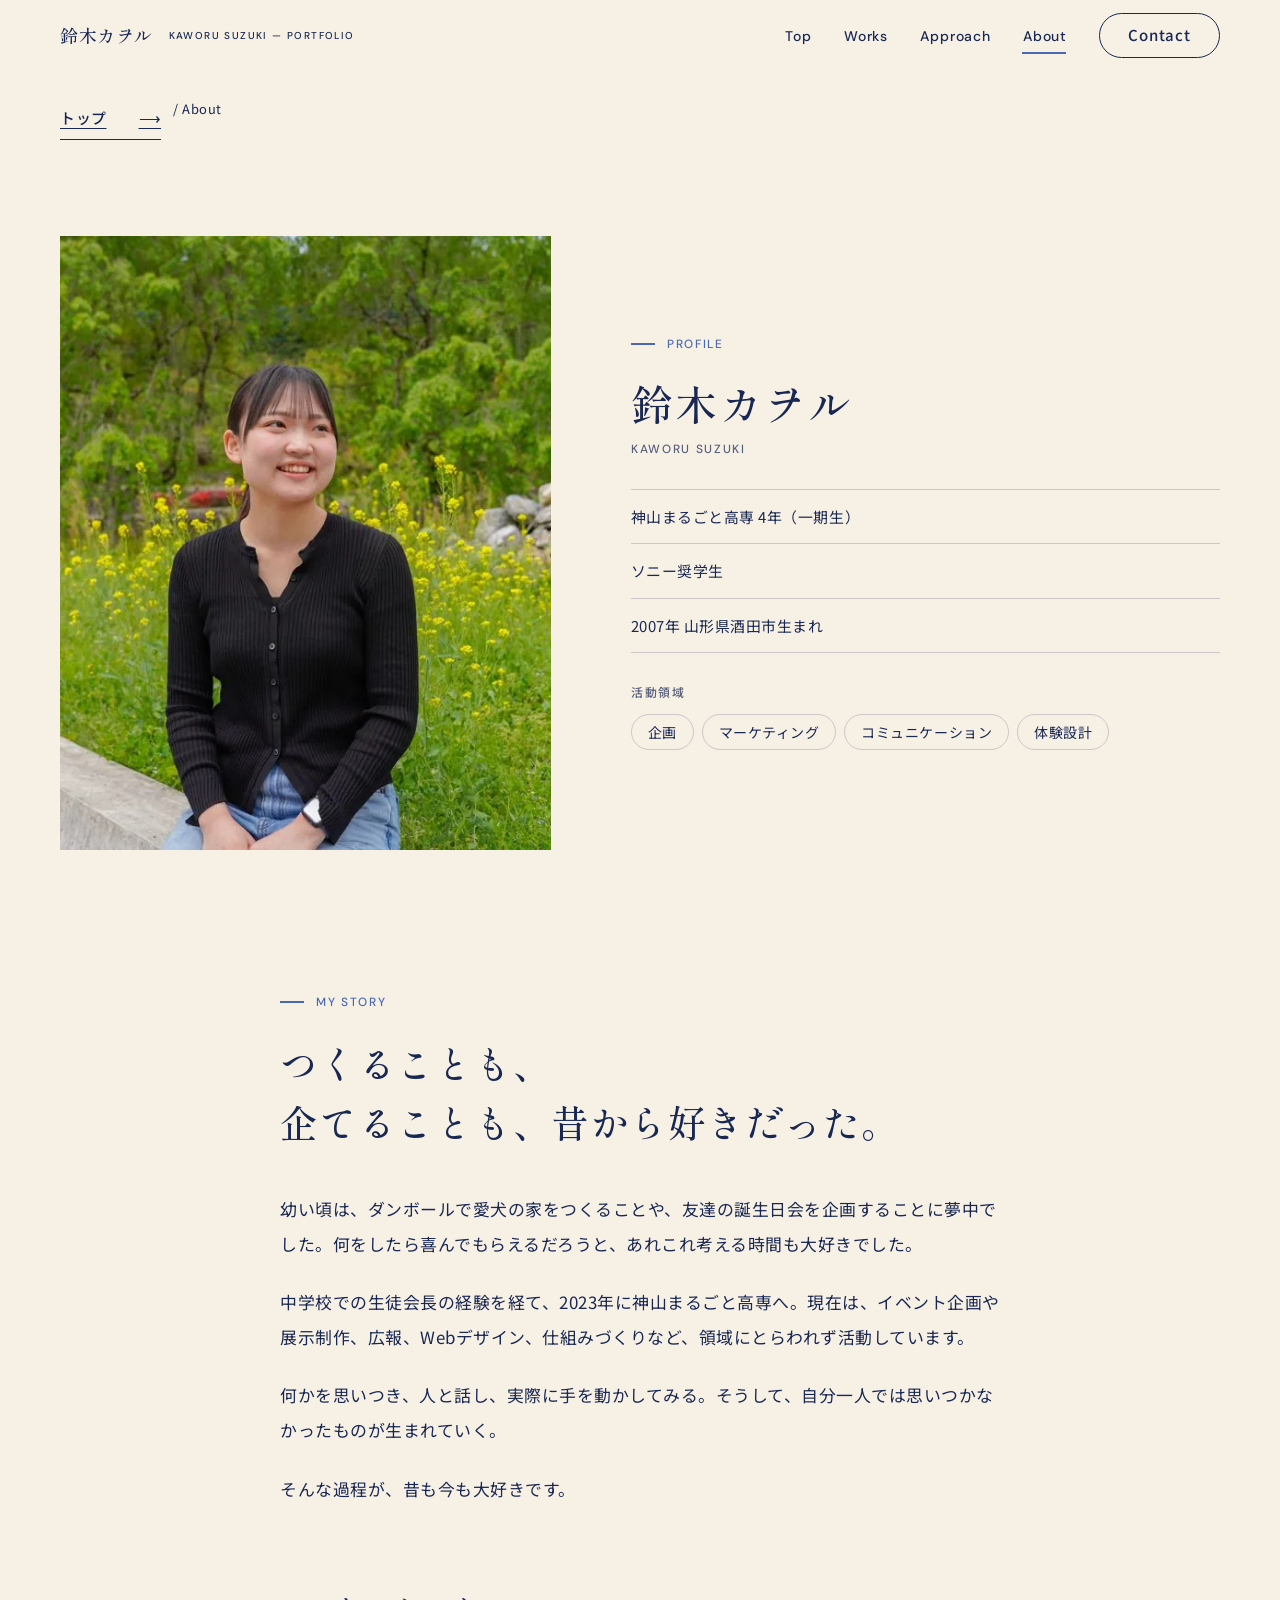
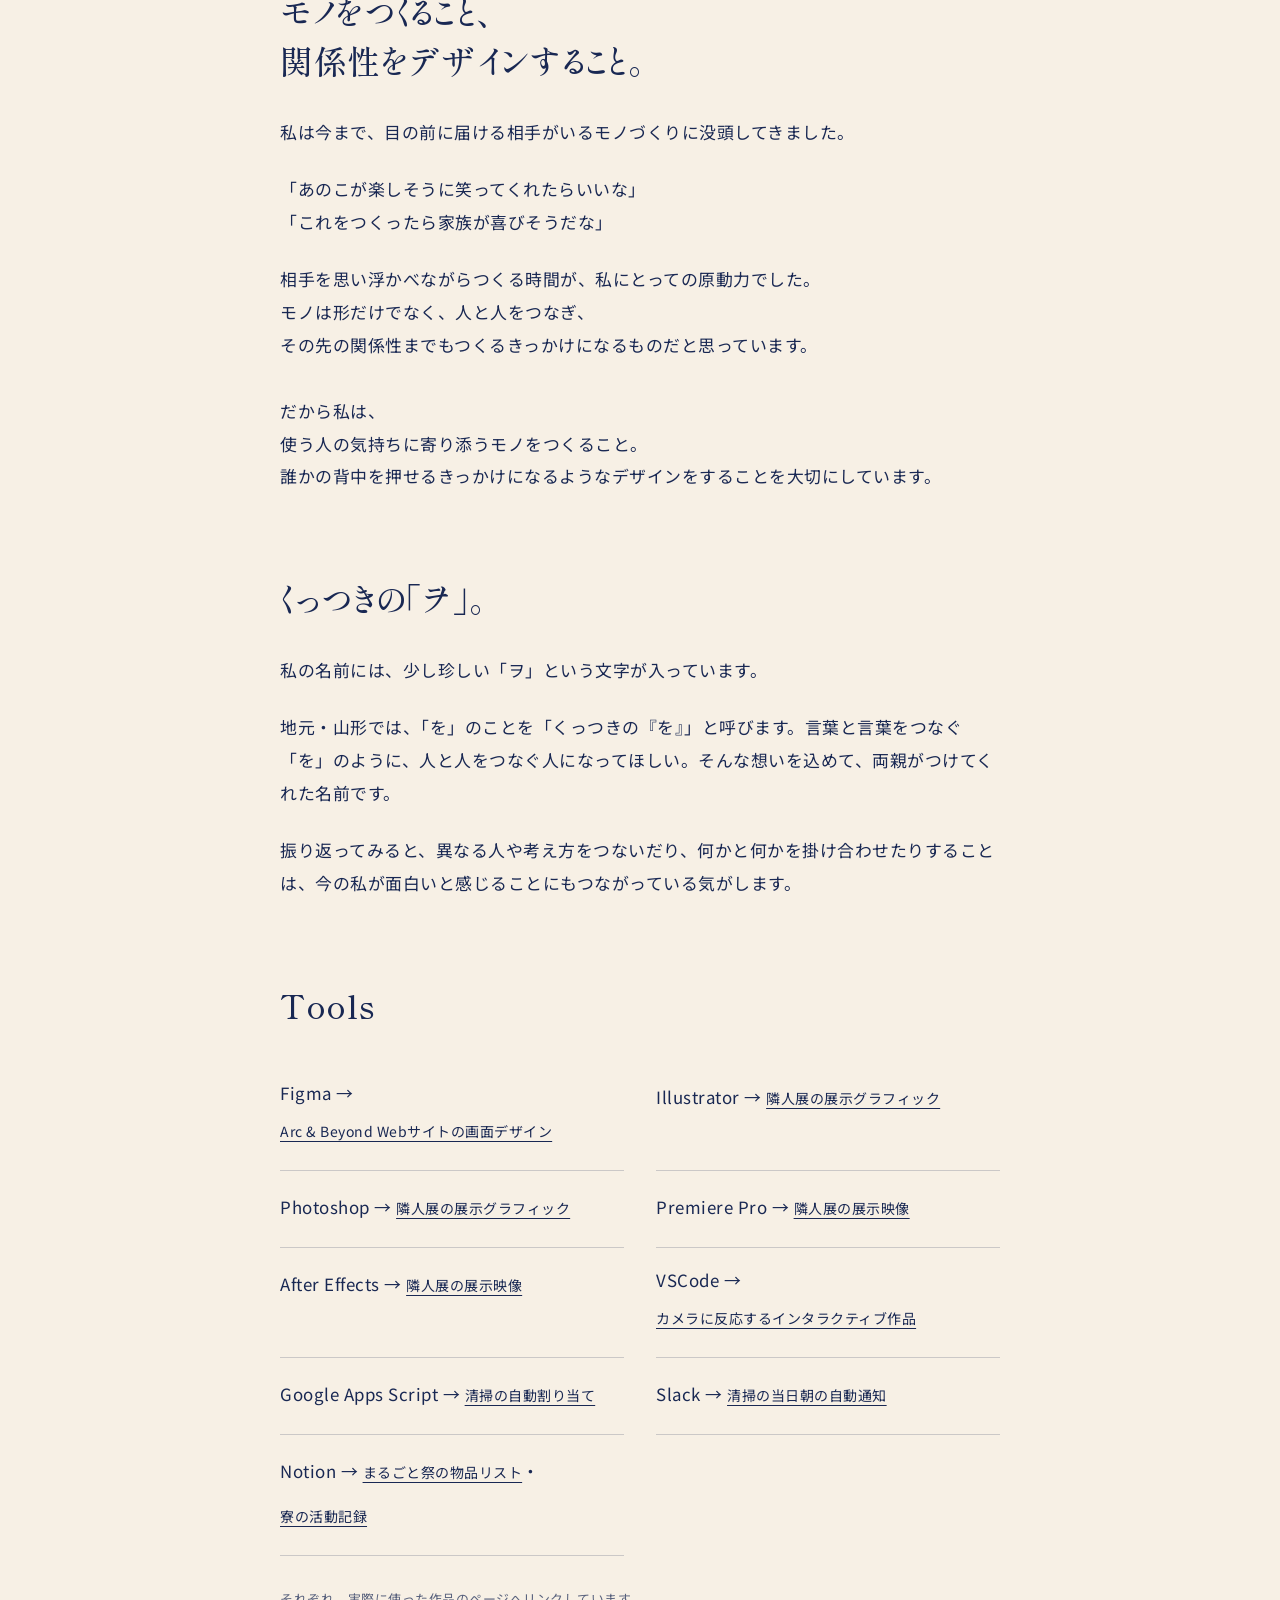
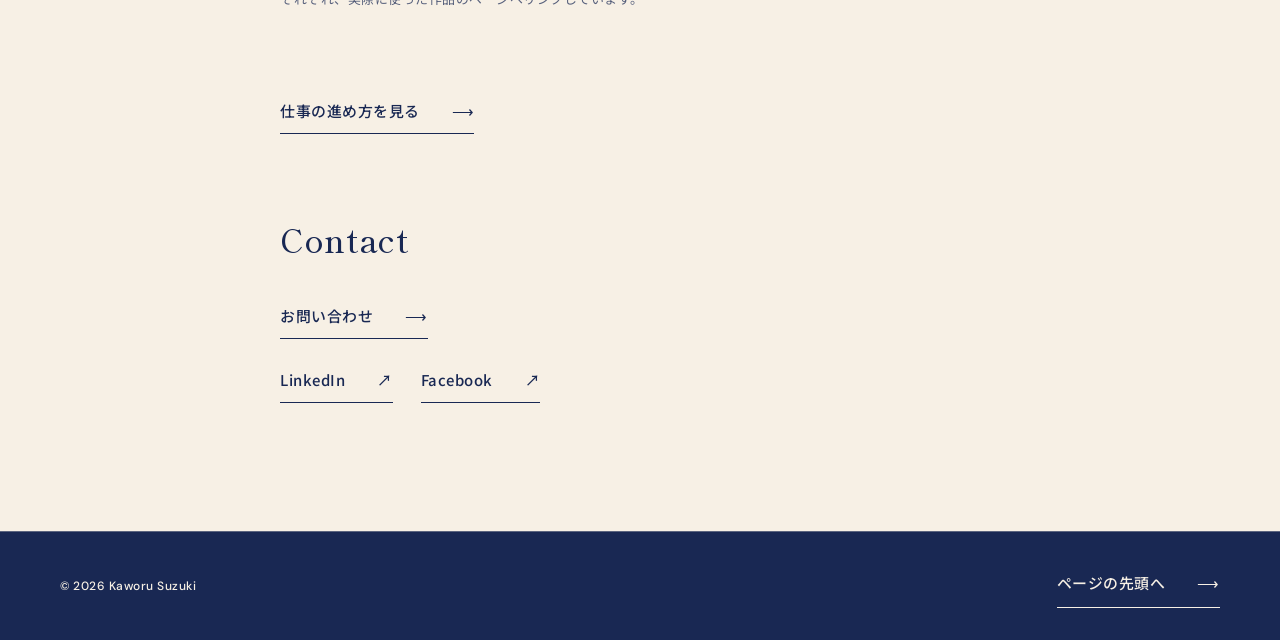
==== commit d43081eb: "Update portfolio (2026-11-26 10:22)" ====
--- a/about.html
+++ b/about.html
@@ -72,12 +72,8 @@
 </a>
 <span>/ About</span>
 </nav>
-<section class="about-intro">
-<p class="eyebrow">About</p>
-<h1>鈴木カヲル</h1>
-</section>
-<section class="about-biography">
-<div>
+<section class="about-profile" aria-labelledby="about-name">
+<div class="about-profile__photo">
 <figure class="detail-photo ">
 <button class="photo-button" data-lightbox data-lightbox-nocaption type="button" aria-label="鈴木カヲルのプロフィール写真を拡大">
 <picture>
@@ -87,19 +83,33 @@
 </button>
 </figure>
 </div>
-<div>
-<h2>Profile</h2>
-<p>神山まるごと高専 4年（一期生）・ソニー奨学生<br>出身：山形県酒田市<br>活動領域：企画 / マーケティング / コミュニケーション / 体験設計</p>
-<h3 class="about-story-title">つくることも、<br>企てることも、<wbr>昔から好きだった。</h3>
-<p>2007年、山形県酒田市生まれ。</p>
-<p>幼い頃から犬が大好きで、毎日のようにダンボールで愛犬の家をつくっていました。</p>
-<p>友達の誕生日会を企画することも大好きでした。誕生日が近づくとワクワクして、何をしたら喜んでもらえるだろうと、あれこれ考える時間も楽しんでいました。</p>
-<p>中学校では生徒会長を経験。自分で何かをつくることだけでなく、人と一緒に考え、アイデアを実現することにも面白さを感じるようになりました。</p>
-<p>2023年4月、神山まるごと高専に一期生として入学。地元の山形を離れ、徳島県神山町で寮生活を送りながら、テクノロジー、デザイン、起業家精神を学んでいます。</p>
-<p>現在は、イベント企画、展示制作、広報、Webデザイン、プロジェクトマネジメント、仕組みづくりなど、領域にとらわれず、興味を持ったことに取り組んでいます。</p>
+<div class="about-profile__body">
+<p class="eyebrow">Profile</p>
+<h1 id="about-name">鈴木カヲル</h1>
+<p class="label about-profile__en">Kaworu Suzuki</p>
+<ul class="about-facts">
+<li>神山まるごと高専 4年（一期生）</li>
+<li>ソニー奨学生</li>
+<li>2007年 山形県酒田市生まれ</li>
+</ul>
+<div class="about-areas">
+<p class="label">活動領域</p>
+<ul class="about-areas__list">
+<li>企画</li>
+<li>マーケティング</li>
+<li>コミュニケーション</li>
+<li>体験設計</li>
+</ul>
+</div>
+</div>
+</section>
+<section class="about-story" aria-labelledby="about-story-title">
+<p class="eyebrow">My Story</p>
+<h2 id="about-story-title">つくることも、<br>企てることも、<wbr>昔から好きだった。</h2>
+<p>幼い頃は、ダンボールで愛犬の家をつくることや、友達の誕生日会を企画することに夢中でした。何をしたら喜んでもらえるだろうと、あれこれ考える時間も大好きでした。</p>
+<p>中学校での生徒会長の経験を経て、2023年に神山まるごと高専へ。現在は、イベント企画や展示制作、広報、Webデザイン、仕組みづくりなど、領域にとらわれず活動しています。</p>
 <p>何かを思いつき、人と話し、実際に手を動かしてみる。そうして、自分一人では思いつかなかったものが生まれていく。</p>
 <p>そんな過程が、昔も今も大好きです。</p>
-</div>
 </section>
 <div class="about-content">
 <section>
--- a/css/pages.css
+++ b/css/pages.css
@@ -515,9 +515,9 @@
 .editorial-detail .lightbox>img{max-height:72vh;max-width:85vw;width:auto;height:auto;object-fit:contain;margin:auto}
 .editorial-detail .lightbox-controls{display:flex;align-items:center;justify-content:center;gap:16px;margin-top:16px}
 .editorial-detail .lightbox-controls button{min-width:44px;min-height:44px;background:none;border:1px solid var(--c-navy-20);color:var(--c-navy)}
-.editorial-detail .about-biography{display:grid;grid-template-columns:5fr 6fr;gap:80px;align-items:center}
-.editorial-detail .about-biography h2{margin-bottom:32px}
-.editorial-detail .about-biography img{aspect-ratio:4/5;object-fit:cover}
+.editorial-detail .about-profile{display:grid;grid-template-columns:5fr 6fr;gap:80px;align-items:center}
+.editorial-detail .about-profile h2{margin-bottom:32px}
+.editorial-detail .about-profile img{aspect-ratio:4/5;object-fit:cover}
 .editorial-detail .about-content{max-width:720px;margin:auto}
 .editorial-detail .tools-list{list-style:none;padding:0}
 .editorial-detail .tools-list li{padding:8px 16px;border:1px solid var(--c-navy-20);margin:0}
@@ -531,7 +531,7 @@
  .editorial-detail .detail-bar-row{grid-template-columns:1fr}
  .editorial-detail .detail-bar-row small{grid-column:1}
  .editorial-detail .decision-change{grid-template-columns:1fr}
- .editorial-detail .about-biography{gap:40px}
+ .editorial-detail .about-profile{gap:40px}
 }
 @media(max-width:767px){
  .editorial-detail .logo .label{display:none}
@@ -576,7 +576,7 @@
  .editorial-detail .age-rules .detail-stat span{font-size:12px}
  .editorial-detail #reflection,.editorial-detail .reflection-panel{padding:24px}
  .editorial-detail .site-footer .container{align-items:start;flex-direction:column}
- .editorial-detail .about-biography{grid-template-columns:1fr;gap:40px}
+ .editorial-detail .about-profile{grid-template-columns:1fr;gap:40px}
  .editorial-detail .lightbox-controls{gap:8px}
  .editorial-detail .lightbox-controls .caption{max-width:220px}
 }
@@ -600,7 +600,7 @@
 .home .local-followers{border-top:1px solid var(--c-navy-20);padding-top:24px;margin-top:24px}
 .home .local-followers span,.home .local-followers strong{display:block}
 .home .local-followers strong{font:500 28px/1.4 var(--f-en);margin-top:8px}
-.home .profile>picture img,.editorial-detail .about-biography img{object-position:50% 50%;aspect-ratio:4/5;object-fit:cover}
+.home .profile>picture img,.editorial-detail .about-profile img{object-position:50% 50%;aspect-ratio:4/5;object-fit:cover}
 .site-nav a[href$="#contact"][aria-current]{background:var(--c-navy);color:var(--c-cream);border-color:var(--c-navy)}
 .mobile-menu nav a[aria-current]{color:var(--c-yellow);text-decoration:underline;text-underline-offset:8px}
 .home .contact{padding-block:96px}
@@ -666,10 +666,32 @@
 @media(min-width:768px) and (max-width:1279px){.home .hero h1{font-size:min(50px,calc((50vw - 50px)/11.4))}}
 @media(max-width:767px){.home .hero h1{font-size:min(36px,calc((100vw - var(--pad-x)*2)/11.4))}}
 .home .hero__sub p+p{margin-top:10px}
-.home .wo__title{font:500 var(--t-heading-s)/1.6 var(--f-display);letter-spacing:.04em;font-feature-settings:"palt";margin:4px 0 12px}
-.home .wo p+p{margin-top:12px}
-.editorial-detail .about-intro h1{margin-bottom:0}
-.editorial-detail .about-biography{align-items:start}
-.editorial-detail .about-story-title{font:500 var(--t-heading-m)/1.6 var(--f-display);letter-spacing:.02em;font-feature-settings:"palt";word-break:keep-all;overflow-wrap:anywhere;margin:56px 0 24px}
-@media(max-width:767px){.editorial-detail .about-story-title{margin-top:40px}}
 @media(min-width:1024px){.home .ap-head h2{font-size:min(var(--t-heading-l),calc(((min(100vw - var(--pad-x)*2,var(--container)) - var(--gutter)*11)*5/12 + var(--gutter)*4)/11.8))}}
+
+/* 2026-11 About refinements: name origin in two columns, Profile / My Story split. */
+.home .profile .wo{display:grid;grid-template-columns:auto minmax(0,1fr);column-gap:40px;align-items:center;margin-top:48px}
+.home .profile .wo:after{content:none}
+.home .wo__mark{float:none;margin:0}
+.home .wo__title{font:500 clamp(20px,.5vw + 16.5px,24px)/1.5 var(--f-display);letter-spacing:.04em;font-feature-settings:"palt";margin:0 0 16px}
+.home .wo__text p{word-break:keep-all;overflow-wrap:anywhere}
+.home .wo__text p+p{margin-top:4px}
+@media(max-width:767px){.home .profile .wo{grid-template-columns:1fr;row-gap:16px;margin-top:40px}}
+.editorial-detail .about-profile{padding-top:72px}
+.editorial-detail .about-profile .detail-photo{margin:0}
+.editorial-detail .about-profile h1{font:500 var(--t-heading-l)/1.3 var(--f-display);letter-spacing:.06em;margin:0}
+.editorial-detail .about-profile__en{color:var(--c-navy-72);margin-top:10px}
+.editorial-detail .about-facts{list-style:none;padding:0;margin:32px 0 0;border-top:1px solid var(--c-navy-20)}
+.editorial-detail .about-facts li{margin:0;padding:14px 0;border-bottom:1px solid var(--c-navy-20);font-size:var(--t-body-s);line-height:1.7}
+.editorial-detail .about-areas{margin-top:32px}
+.editorial-detail .about-areas .label{color:var(--c-navy-72);margin:0 0 12px}
+.editorial-detail .about-areas__list{list-style:none;padding:0;margin:0;display:flex;flex-wrap:wrap;gap:8px}
+.editorial-detail .about-areas__list li{margin:0;border:1px solid var(--c-navy-20);border-radius:999px;padding:6px 16px;font-size:14px;line-height:1.6}
+.editorial-detail .about-story{max-width:720px;margin:144px auto 0}
+.editorial-detail .about-story h2{font:500 clamp(26px,1.6vw + 18px,38px)/1.55 var(--f-display);letter-spacing:.02em;margin:0 0 40px}
+.editorial-detail .about-story p:not(.eyebrow){font-size:var(--t-body);line-height:2.05}
+@media(max-width:767px){
+ .editorial-detail .about-profile{padding-top:40px}
+ .editorial-detail .about-story{margin-top:96px}
+ .editorial-detail .about-story h2{margin-bottom:28px}
+}
+@media(min-width:768px) and (max-width:1279px){.home .profile .wo{column-gap:28px}.home .wo__mark{font-size:88px}.home .wo__mark::before{width:72px;height:72px;top:20px}}
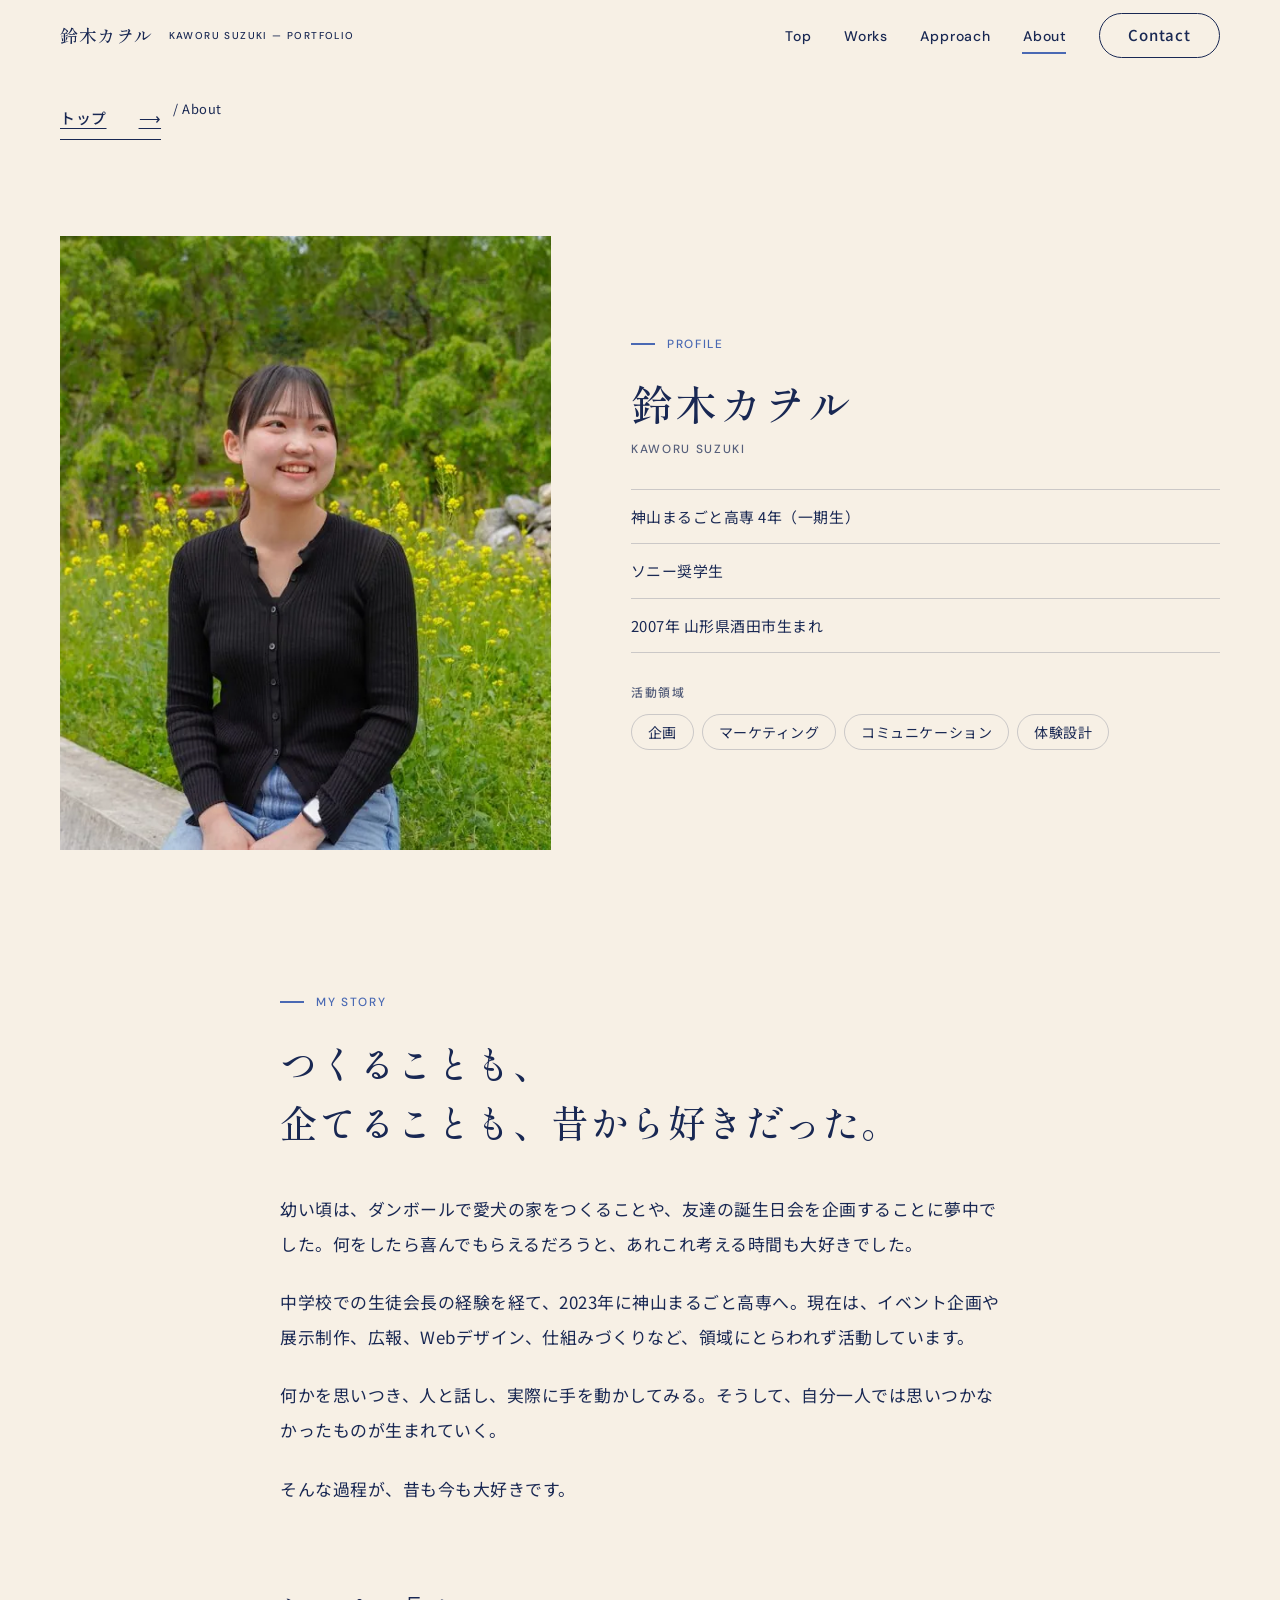
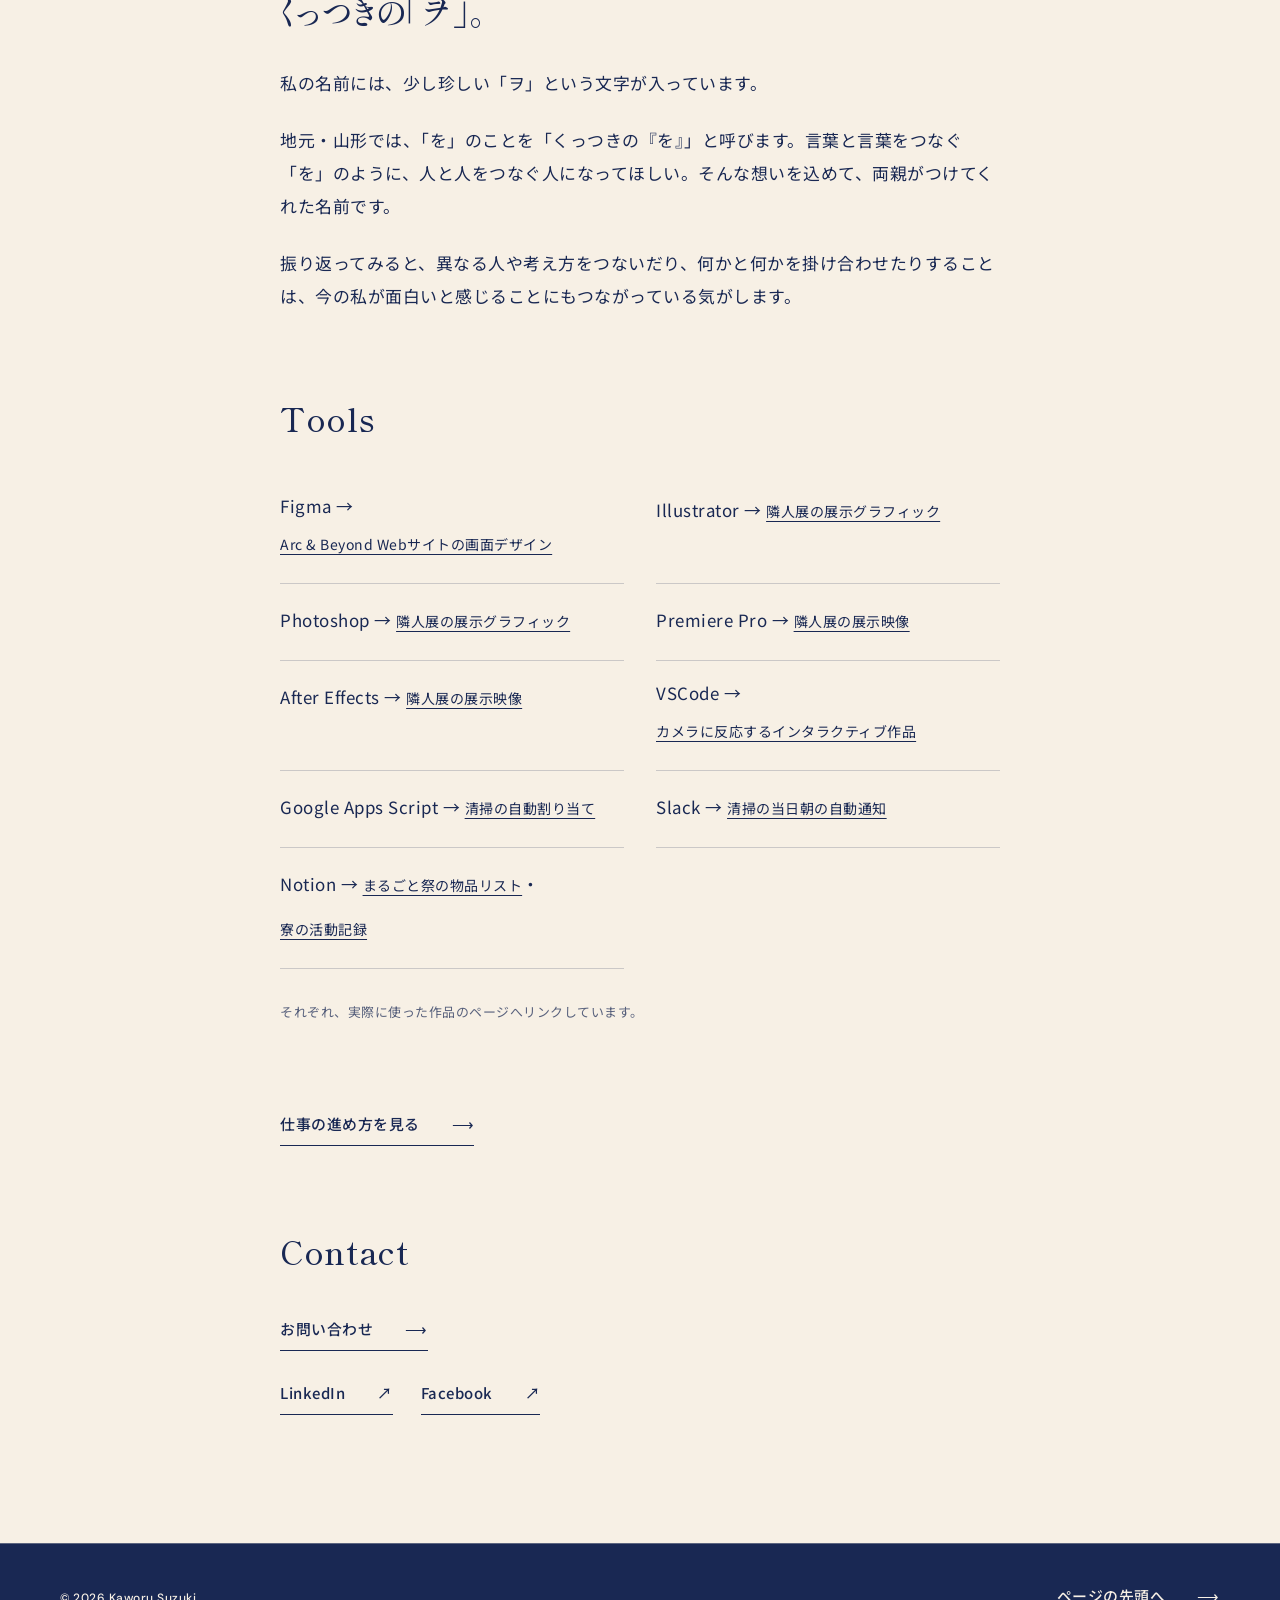
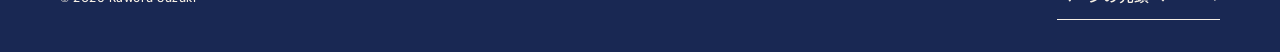
==== commit 118b5363: "Update portfolio (2026-11-26 10:28)" ====
--- a/about.html
+++ b/about.html
@@ -113,25 +113,6 @@
 </section>
 <div class="about-content">
 <section>
-<h2>モノをつくること、<br>関係性をデザインすること。</h2>
-<p>
-          私は今まで、目の前に届ける相手がいるモノづくりに没頭してきました。
-        </p>
-<p>
-          「あのこが楽しそうに笑ってくれたらいいな」<br>
-          「これをつくったら家族が喜びそうだな」<br>
-</p>
-<p>
-          相手を思い浮かべながらつくる時間が、私にとっての原動力でした。<br>
-          モノは形だけでなく、人と人をつなぎ、<br>
-          その先の関係性までもつくるきっかけになるものだと思っています。<br>
-<br>
-          だから私は、<br>
-          使う人の気持ちに寄り添うモノをつくること。<br>
-          誰かの背中を押せるきっかけになるようなデザインをすることを大切にしています。
-        </p>
-</section>
-<section>
 <h2>くっつきの「ヲ」。</h2>
 <p>私の名前には、少し珍しい「ヲ」という文字が入っています。</p>
 <p>地元・山形では、「を」のことを「くっつきの『を』」と呼びます。言葉と言葉をつなぐ「を」のように、人と人をつなぐ人になってほしい。そんな想いを込めて、両親がつけてくれた名前です。</p>
